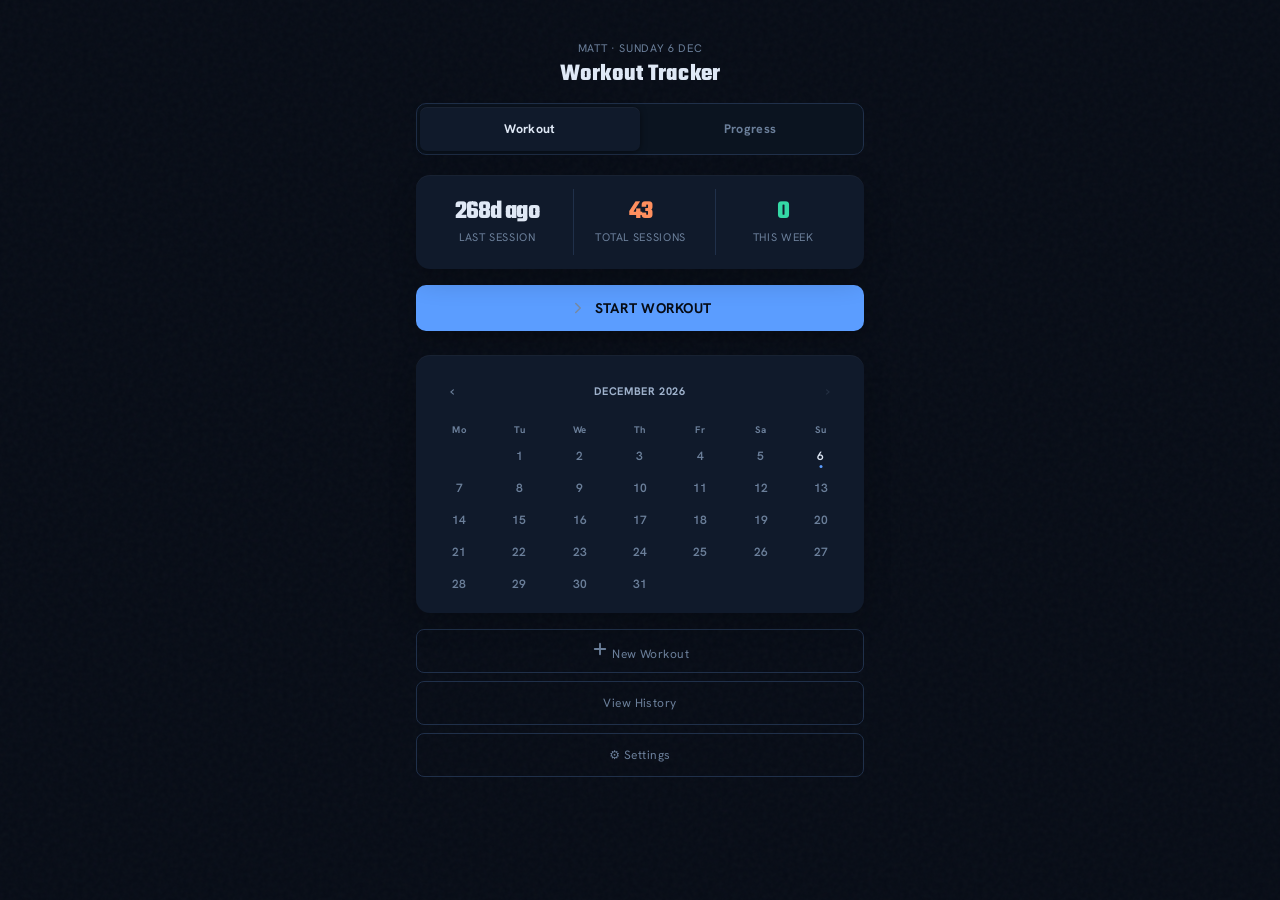
==== index.html @ efa386ae "Home screen: Cadence resume card + accented stat tiles Stage 3 (flagship-first; Progress screen inte" ====
<!DOCTYPE html>
<html lang="en">
<head>
  <meta charset="UTF-8" />
  <meta name="viewport" content="width=device-width, initial-scale=1.0, viewport-fit=cover" />
  <title>Workout Tracker</title>
  <meta name="theme-color" content="#070c16" />
  <meta name="apple-mobile-web-app-capable" content="yes" />
  <meta name="apple-mobile-web-app-status-bar-style" content="black-translucent" />
  <meta name="apple-mobile-web-app-title" content="Workouts" />
  <link rel="apple-touch-icon" href="icon-192.png" />
  <link rel="manifest" href="manifest.webmanifest" />
  <link rel="preconnect" href="https://fonts.googleapis.com" />
  <link rel="preconnect" href="https://fonts.gstatic.com" crossorigin />
  <!-- Web fonts are attached AFTER window load, so a slow or blocked font host
       never delays first paint or the page-load event. The app paints in the
       fallback stack (system-ui) and swaps to Teko/Hanken once they arrive. -->
  <script>
    addEventListener('load', function () {
      var l = document.createElement('link');
      l.rel = 'stylesheet';
      l.href = 'https://fonts.googleapis.com/css2?family=Teko:wght@500;600;700&family=Hanken+Grotesk:wght@400;500;600;700;800&display=swap';
      document.head.appendChild(l);
    });
  </script>
  <style>
    *, *::before, *::after { box-sizing: border-box; margin: 0; padding: 0; }

    :root {
      /* ── Cadence "Dusk": deep navy, steel-blue lead, copper sun accent.
         Token NAMES are unchanged so every component re-grounds by value. ── */
      --bg:         #070c16;
      --bg-card:    #101a2b;
      --bg-inner:   #16233a;
      --bg-deep:    #0b1420;
      --border:     #20304a;
      --border-mid: #2a3c58;
      --border-hi:  #35496a;
      --cyan:       #5b9dff;   /* primary accent (steel-blue) */
      --cyan-dim:   #3a6fae;
      --cyan-glow:  rgba(91,157,255,0.14);
      --cyan-glow2: rgba(91,157,255,0.06);
      --white:      #dfe8f5;
      --muted:      #7789a1;
      --text-mid:   #9fb2cc;
      --text-dim:   #6b7f9a;
      --green:      #34d9a6;
      --green-dim:  #12463a;
      --green-bg:   #06170f;
      --blue:       #5b9dff;
      --blue-dim:   #24406e;
      --blue-bg:    #08111f;
      --red:        #ff7f8f;
      --red-dim:    #7f2230;
      --red-bg:     #180a0d;
      --yellow:     #ffc36a;   /* records / gold */
      --yellow-dim: #6a4a18;
      --yellow-bg:  #1a1206;
      --amber:      #ff8f5e;   /* copper sun accent */
      --orange:     #ff8f5e;
      --violet:       #8aa0ff;
      --violet-dim:   #3a4a8a;
      --violet-mid:   #5b6fd0;
      --violet-glow:  rgba(138,160,255,0.14);
      --violet-glow2: rgba(138,160,255,0.07);

      /* Type: Teko (condensed display + numerals), Hanken Grotesk (body). */
      --font-display: 'Teko', system-ui, sans-serif;
      --font-body: 'Hanken Grotesk', -apple-system, system-ui, sans-serif;

      /* Deliberate type scale and shared component primitives. */
      --type-display: 2rem;
      --type-title: 1.5rem;
      --type-value: 1.625rem;
      --type-body: 0.875rem;
      --type-label: 0.6875rem;
      --type-caption: 0.75rem;
      --radius-sm: 6px;
      --radius-md: 10px;
      --radius-lg: 14px;
      --radius-pill: 9999px;
      --shadow-card: 0 10px 28px rgba(0,0,0,0.2), inset 0 1px rgba(255,255,255,0.035);
      --shadow-raised: 0 6px 18px rgba(0,0,0,0.28);
      --shadow-focus: 0 0 0 3px var(--cyan-glow);
      --pressed-scale: 0.975;
      --touch-min: 44px;

      /* Workout colour palette (index-based, stored per workout) */
      --wk0:#a78bfa; --wk0s:rgba(167,139,250,0.26);
      --wk1:#22d3ee; --wk1s:rgba(34,211,238,0.24);
      --wk2:#60a5fa; --wk2s:rgba(96,165,250,0.22);
      --wk3:#22c55e; --wk3s:rgba(34,197,94,0.22);
      --wk4:#fbbf24; --wk4s:rgba(251,191,36,0.24);
      --wk5:#fb923c; --wk5s:rgba(251,146,60,0.24);
      --wk6:#f87171; --wk6s:rgba(248,113,113,0.22);
      --wk7:#f472b6; --wk7s:rgba(244,114,182,0.22);
    }

    html, body {
      background: var(--bg);
      color: var(--white);
      font-family: var(--font-body);
      min-height: 100vh;
      -webkit-tap-highlight-color: transparent;
    }

    /* Subtle noise texture overlay */
    body::before {
      content: '';
      position: fixed;
      inset: 0;
      background-image: url("data:image/svg+xml,%3Csvg viewBox='0 0 200 200' xmlns='http://www.w3.org/2000/svg'%3E%3Cfilter id='n'%3E%3CfeTurbulence type='fractalNoise' baseFrequency='0.9' numOctaves='4' stitchTiles='stitch'/%3E%3C/filter%3E%3Crect width='100%25' height='100%25' filter='url(%23n)' opacity='0.03'/%3E%3C/svg%3E");
      pointer-events: none;
      z-index: 0;
    }

    #app { min-height: 100vh; position: relative; z-index: 1; }

    /* ── Screen fade ── */
    .screen {
      min-height: 100vh;
      /* top | right | bottom | left — insets must match their own side.
         On iOS Home Screen (standalone, black-translucent status bar,
         viewport-fit=cover) the web view runs edge-to-edge under the status
         bar / Dynamic Island, so the top row would sit beneath it without
         env(safe-area-inset-top). */
      padding: max(12px, env(safe-area-inset-top)) max(12px, env(safe-area-inset-right)) max(32px, env(safe-area-inset-bottom)) max(12px, env(safe-area-inset-left));
      animation: fadeIn 0.18s ease;
    }
    @keyframes fadeIn    { from { opacity: 0; transform: translateY(6px); }   to { opacity: 1; transform: none; } }
    @keyframes slideBack { from { opacity: 0; transform: translateX(-24px); } to { opacity: 1; transform: none; } }
    .screen          { animation: fadeIn    0.18s ease; }
    .screen.back     { animation: slideBack 0.2s ease; }

    .container      { max-width: 448px; margin: 0 auto; padding-top: 8px; }
    .container--home { padding-top: 28px; }

    /* ── Typography ── */
    .title-xl  { font-size: 1.5rem;   font-weight: 800; color: var(--white);    letter-spacing: -0.02em; }
    .title-lg  { font-size: 1.125rem; font-weight: 700; color: var(--white); }
    .title-sm  { font-size: 0.75rem;  font-weight: 700; color: var(--text-mid); letter-spacing: 0.08em; text-transform: uppercase; }
    .label     { font-size: 0.7rem;   color: var(--text-dim); letter-spacing: 0.06em; text-transform: uppercase; }
    .text-cyan { color: var(--cyan); }
    .text-muted { color: var(--muted); }
    /* Teko (condensed display) carries titles + numerals; body stays Hanken.
       Teko sits tighter, so let short display strings breathe a touch. */
    .title-xl, .title-lg, .input-weight, .graph-stat-val {
      font-family: var(--font-display);
      letter-spacing: 0;
    }
    .title-xl { letter-spacing: 0.005em; }

    /* ── Cadence exercise hero: the load orb + sets-progress ring ── */
    .ex-hero { text-align: center; }
    .ex-hero-name { margin: 2px 0 4px; }
    .ex-orb-wrap { position: relative; width: 216px; height: 216px; margin: 10px auto 2px; display: grid; place-items: center; }
    .ex-orb-ring { position: absolute; inset: 0; width: 100%; height: 100%; transform: rotate(-90deg); }
    .ex-ring-bg { fill: none; stroke: #1c2b42; stroke-width: 6; }
    .ex-ring-fg { fill: none; stroke: var(--cyan); stroke-width: 6; stroke-linecap: round;
      filter: drop-shadow(0 0 5px var(--cyan-glow)); transition: stroke-dashoffset 0.55s cubic-bezier(.4,0,.2,1); }
    .ex-orb { position: relative; width: 178px; height: 178px; border-radius: 50%;
      background: radial-gradient(circle at 42% 34%, #24344f, #16223a 52%, #0d1626 100%);
      box-shadow: 0 16px 40px rgba(91,157,255,0.22), inset 0 2px 10px rgba(210,225,255,0.10), inset 0 -14px 28px rgba(255,130,80,0.14);
      display: flex; flex-direction: column; align-items: center; justify-content: center; }
    .ex-orb-cap { font-family: var(--font-body); font-size: 0.6rem; letter-spacing: 0.16em; text-transform: uppercase; color: var(--muted); font-weight: 700; }
    .ex-orb input.ex-orb-num { width: 150px; background: transparent; border: none; box-shadow: none; padding: 0;
      font-size: 3.6rem; line-height: 0.95; color: var(--white); text-align: center; }
    .ex-orb input.ex-orb-num:focus { border: none; box-shadow: none; color: var(--cyan); outline: none; }
    .ex-orb-sub { font-family: var(--font-body); font-size: 0.66rem; color: var(--cyan); font-weight: 600; margin-top: 3px; }
    .ex-hero .modified-label { margin-top: 8px; }
    .ex-hero .card--deep { text-align: left; margin-top: 12px; }

    /* ── Cadence rest ring: countdown drains the arc, copper → green at done ── */
    .rest-ring-card { text-align: center; }
    .rest-ring-wrap { position: relative; width: 132px; height: 132px; margin: 4px auto 2px; display: grid; place-items: center; }
    .rest-ring { position: absolute; inset: 0; width: 100%; height: 100%; transform: rotate(-90deg); }
    .rest-ring-bg { fill: none; stroke: #1c2b42; stroke-width: 8; }
    .rest-ring-fg { fill: none; stroke: var(--amber); stroke-width: 8; stroke-linecap: round;
      filter: drop-shadow(0 0 5px rgba(255,143,94,0.5)); transition: stroke-dashoffset 0.95s linear, stroke 0.4s; }
    .rest-ring-fg.done { stroke: var(--green); }
    .rest-ring-wrap .rest-timer-value { position: relative; z-index: 2; margin: 0; font-family: var(--font-display); }
    .rest-ring-card .flex-row { justify-content: center; gap: 10px; }
    .rest-ring-card .btn-secondary { width: auto; padding: 9px 22px; }

    /* ── Cadence home: resume card + accented stat tiles ── */
    .metric-value { font-family: var(--font-display); }
    .metric-value.sun-val { color: var(--amber); }
    .metric-value.pos-val { color: var(--green); }
    .resume-card { display: flex; align-items: center; gap: 16px; text-align: left; }
    .resume-ring { position: relative; width: 64px; height: 64px; flex: 0 0 64px; }
    .resume-ring svg { width: 100%; height: 100%; display: block; }
    .resume-ring-bg { fill: none; stroke: #1c2b42; stroke-width: 5; }
    .resume-ring-fg { fill: none; stroke: var(--cyan); stroke-width: 5; stroke-linecap: round;
      filter: drop-shadow(0 0 4px var(--cyan-glow)); }
    .resume-ring-num { position: absolute; inset: 0; display: grid; place-items: center;
      font-family: var(--font-display); font-size: 1.05rem; color: var(--white); }
    .resume-info { flex: 1; min-width: 0; }
    .resume-info .resume-title { font-family: var(--font-display); font-size: 1.4rem; color: var(--white); margin: 1px 0 9px; }
    .resume-actions { gap: 8px; }

    /* ── Cards ── */
    .card {
      background: var(--bg-card);
      border: 1px solid var(--border);
      border-radius: 12px;
      padding: 14px;
      position: relative;
    }
    .card--glow {
      box-shadow: 0 0 0 1px var(--border), inset 0 1px 0 rgba(255,255,255,0.04);
    }
    .card--inner {
      background: var(--bg-inner);
      border: 1px solid var(--border);
      border-radius: 8px;
      padding: 8px 10px;
    }
    .card--deep {
      background: var(--bg-deep);
      border: 1px solid var(--border);
      border-radius: 8px;
      padding: 8px 10px;
    }

    /* ── Buttons ── */
    button { cursor: pointer; border: none; font-family: inherit; transition: all 0.15s ease; -webkit-tap-highlight-color: transparent; }
    button:focus-visible, input:focus-visible, select:focus-visible {
      outline: 2px solid var(--cyan);
      outline-offset: 2px;
    }

    .btn-back {
      background: none;
      color: var(--text-dim);
      font-size: 0.75rem;
      padding: 0;
      margin-bottom: 14px;
      display: flex;
      align-items: center;
      gap: 4px;
    }

    .btn-primary {
      width: 100%;
      background: linear-gradient(135deg, #16a34a, #15803d);
      color: var(--white);
      padding: 14px;
      border-radius: 10px;
      font-weight: 700;
      font-size: 0.875rem;
      display: flex;
      align-items: center;
      justify-content: center;
      gap: 8px;
      box-shadow: 0 4px 12px rgba(22,163,74,0.3);
      letter-spacing: 0.02em;
    }
    .btn-primary:active { transform: scale(0.98); }

    .btn-secondary {
      width: 100%;
      background: transparent;
      border: 1px solid var(--border-mid);
      color: var(--text-mid);
      padding: 10px;
      border-radius: 8px;
      font-size: 0.75rem;
      letter-spacing: 0.04em;
    }

    .btn-danger {
      width: 100%;
      background: var(--red-bg);
      border: 1px solid var(--red-dim);
      color: var(--red);
      padding: 10px;
      border-radius: 8px;
      font-size: 0.75rem;
      display: flex;
      align-items: center;
      justify-content: center;
      gap: 6px;
      letter-spacing: 0.04em;
    }

    .btn-log {
      width: 100%;
      background: linear-gradient(135deg, var(--bg-inner), var(--bg-card));
      border: 1px solid var(--border-hi);
      color: var(--white);
      padding: 14px;
      border-radius: 10px;
      font-weight: 700;
      font-size: 0.875rem;
      display: flex;
      align-items: center;
      justify-content: center;
      gap: 8px;
      letter-spacing: 0.02em;
      position: sticky;
      /* --kb is the on-screen keyboard's height, published by the
         visualViewport listener below. iOS resizes only the visual viewport
         when the keyboard opens, while sticky/fixed bottom offsets resolve
         against the layout viewport — so without this the button sits
         underneath the keyboard, which is the overlap the old custom numpad
         existed to avoid. */
      bottom: calc(env(safe-area-inset-bottom, 0px) + var(--kb, 0px));
      z-index: 5;
      box-shadow: 0 -8px 12px -4px var(--bg);
      transition: bottom 0.15s ease-out;
    }
    .btn-log:active:not(:disabled) { transform: scale(0.98); }
    .btn-log:disabled { opacity: 0.35; cursor: not-allowed; }

    .btn-complete-ex {
      width: 100%;
      background: linear-gradient(135deg, rgba(245,158,11,0.12), rgba(245,158,11,0.06));
      border: 1px solid var(--cyan-dim);
      color: var(--cyan);
      padding: 14px;
      border-radius: 10px;
      font-weight: 700;
      font-size: 0.875rem;
      display: flex;
      align-items: center;
      justify-content: center;
      gap: 8px;
      box-shadow: 0 0 16px var(--cyan-glow);
      letter-spacing: 0.02em;
    }
    .btn-complete-ex:active { transform: scale(0.98); }

    .btn-session {
      width: 100%;
      background: var(--bg-card);
      border: 1px solid var(--border);
      border-radius: 12px;
      padding: 14px;
      text-align: left;
      display: flex;
      align-items: center;
      justify-content: space-between;
      color: var(--white);
      position: relative;
      overflow: hidden;
    }
    .btn-session::before {
      content: '';
      position: absolute;
      inset: 0;
      background: linear-gradient(135deg, var(--violet-glow2), transparent);
      opacity: 0;
      transition: opacity 0.2s;
    }
    .btn-nav {
      width: 100%;
      background: transparent;
      border: 1px solid var(--border);
      color: var(--text-dim);
      padding: 10px;
      border-radius: 8px;
      font-size: 0.75rem;
      letter-spacing: 0.04em;
    }

    .btn-resume {
      flex: 1;
      background: linear-gradient(135deg, #2563eb, #1d4ed8);
      color: var(--white);
      padding: 10px;
      border-radius: 8px;
      font-size: 0.75rem;
      font-weight: 700;
      letter-spacing: 0.04em;
    }

    .btn-abandon {
      flex: 1;
      background: transparent;
      border: 1px solid var(--border-mid);
      color: var(--text-mid);
      padding: 10px;
      border-radius: 8px;
      font-size: 0.75rem;
    }

    .btn-clear-all {
      background: none;
      color: var(--red-dim);
      border: 1px solid var(--red-dim);
      font-size: 0.7rem;
      padding: 4px 10px;
      border-radius: 6px;
      letter-spacing: 0.04em;
    }

    .btn-delete-day {
      background: none;
      color: var(--red-dim);
      padding: 4px;
      line-height: 1;
      border-radius: 4px;
    }

    .btn-edit-day {
      background: none;
      color: var(--text-mid);
      padding: 4px;
      line-height: 1;
      border-radius: 4px;
    }

    .date-edit-input {
      background: var(--bg-inner);
      border: 1px solid var(--amber);
      border-radius: 6px;
      color: var(--white);
      font-size: 1rem;
      font-weight: 600;
      padding: 6px 8px;
      outline: none;
      color-scheme: dark;
    }


    .btn-export {
      width: 100%;
      background: transparent;
      border: 1px solid var(--border-hi);
      color: var(--cyan);
      padding: 10px;
      border-radius: 8px;
      font-size: 0.75rem;
      letter-spacing: 0.04em;
    }

    /* ── Inputs ── */
    input[type="number"], input[type="text"] {
      background: var(--bg-inner);
      color: var(--white);
      border: 1px solid var(--border-mid);
      border-radius: 8px;
      text-align: center;
      font-family: inherit;
      font-size: 1rem;
      outline: none;
      width: 100%;
      transition: border-color 0.15s, box-shadow 0.15s;
    }
    input[type="number"]:focus, input[type="text"]:focus {
      border-color: var(--cyan-dim);
      box-shadow: 0 0 0 3px var(--cyan-glow);
    }
    input[type="number"]::-webkit-inner-spin-button,
    input[type="number"]::-webkit-outer-spin-button { -webkit-appearance: none; }

    .input-weight {
      font-size: 1.375rem;
      font-weight: 700;
      padding: 10px;
      flex: 1;
      color: var(--cyan);
    }
    /* ── Progress bar ── */
    .progress-bar-wrap {
      background: var(--bg-card);
      border: 1px solid var(--border);
      border-radius: 10px;
      padding: 10px 12px;
    }
    .progress-bar-track {
      background: var(--bg-deep);
      border-radius: 9999px;
      height: 5px;
      overflow: hidden;
      margin-top: 6px;
    }
    .progress-bar-fill {
      background: linear-gradient(to right, var(--violet-mid), var(--cyan));
      height: 100%;
      border-radius: 9999px;
      transition: width 0.5s cubic-bezier(0.4, 0, 0.2, 1);
      box-shadow: 0 0 8px rgba(245,158,11,0.4);
    }
    .progress-bar-labels { display: flex; justify-content: space-between; }

    /* ── Exercise list item ── */
    .exercise-item {
      width: 100%;
      background: var(--bg-card);
      border: 1px solid var(--border);
      border-radius: 10px;
      padding: 12px;
      text-align: left;
      display: flex;
      align-items: center;
      justify-content: space-between;
      color: var(--white);
      transition: border-color 0.15s, background 0.15s;
    }
    .exercise-item:active { transform: scale(0.99); }
    .exercise-item.done    { border-color: var(--border); background: rgba(245,158,11,0.03); }
    .exercise-item.partial { border-color: var(--cyan-dim); background: rgba(245,158,11,0.03); }
    .exercise-item.skipped { opacity: 0.5; }

    /* ── Session-local reorder / skip controls ── */
    .exercise-row-controls {
      display: flex;
      gap: 6px;
      margin-top: 6px;
    }
    .exercise-row-controls .icon-btn { flex: 0 0 auto; padding: 10px; }
    .btn-skip-toggle {
      flex: 1;
      background: var(--bg-inner);
      border: 1px solid var(--border-mid);
      color: var(--text-dim);
      padding: 10px;
      border-radius: 8px;
      font-size: 0.65rem;
      font-weight: 700;
      letter-spacing: 0.05em;
    }
    .btn-skip-toggle.active { color: var(--yellow); border-color: var(--yellow-dim); background: var(--yellow-bg); }

    /* ── Set rows (with slide-in animation) ── */
    .set-row-wrap {
      animation: slideIn 0.22s cubic-bezier(0.34, 1.56, 0.64, 1);
    }
    @keyframes slideIn {
      from { opacity: 0; transform: translateX(-12px) scale(0.97); }
      to   { opacity: 1; transform: none; }
    }
    .set-row {
      display: flex;
      align-items: center;
      justify-content: space-between;
      background: var(--bg-inner);
      border: 1px solid var(--border);
      padding: 10px 12px;
      border-radius: 8px;
    }
    .set-row-tap {
      width: 100%;
      text-align: left;
      color: inherit;
      font-family: inherit;
    }
    .set-edit-hint { color: var(--muted); display: inline-flex; }
    .set-row-editing {
      flex-direction: column;
      align-items: stretch;
      gap: 10px;
      border-color: var(--cyan-dim);
    }
    .set-edit-fields { display: flex; align-items: center; gap: 8px; }
    .set-edit-input { flex: 1; padding: 12px 8px; font-size: 1rem; }
    .set-edit-x { color: var(--text-dim); font-weight: 700; flex-shrink: 0; }
    .set-edit-actions { display: flex; gap: 8px; }
    .set-edit-actions .icon-btn { flex: 1; justify-content: center; padding: 12px; }

    /* ── PR badges (with pop animation) ── */
    .pr-badges { display: flex; gap: 4px; flex-wrap: wrap; margin-top: 6px; }
    .pr-badge {
      background: linear-gradient(135deg, rgba(167,139,250,0.18), rgba(167,139,250,0.08));
      border: 1px solid rgba(167,139,250,0.35);
      color: var(--violet);
      border-radius: 9999px;
      font-size: 0.7rem;
      font-weight: 700;
      padding: 3px 10px;
      display: flex;
      align-items: center;
      gap: 4px;
      animation: prPop 0.35s cubic-bezier(0.34, 1.56, 0.64, 1);
      letter-spacing: 0.02em;
    }
    @keyframes prPop {
      from { opacity: 0; transform: scale(0.6); }
      to   { opacity: 1; transform: scale(1); }
    }

    /* ── Progression status ── */
    .progression {
      padding: 10px 12px;
      border-radius: 8px;
      font-size: 0.75rem;
      margin-bottom: 12px;
      font-weight: 600;
      letter-spacing: 0.02em;
    }
    .progression.increase { background: var(--green-bg);  border: 1px solid var(--green-dim);  color: var(--green); }
    .progression.good     { background: var(--blue-bg);   border: 1px solid var(--blue-dim);   color: var(--blue); }
    .progression.maintain { background: var(--yellow-bg); border: 1px solid var(--yellow-dim); color: var(--yellow); }

    /* ── Rest timer ── */
    .rest-timer-value {
      font-size: 1.75rem;
      font-weight: 800;
      color: var(--cyan);
      text-align: center;
      letter-spacing: -0.02em;
      font-variant-numeric: tabular-nums;
    }
    .rest-timer-value.rest-timer-done { color: var(--green); font-size: 1.125rem; }



    /* ── Exercise accent bar ── */
    .ex-header {
      display: flex;
      gap: 12px;
      align-items: stretch;
      margin-bottom: 14px;
    }
    .ex-accent-bar {
      width: 3px;
      border-radius: 9999px;
      flex-shrink: 0;
    }
    .ex-accent-bar.wk-accent { background: linear-gradient(to bottom, var(--wk), var(--wks)); }

    /* ── Filled checkmark ── */
    .check-circle {
      width: 22px;
      height: 22px;
      border-radius: 50%;
      background: var(--green);
      display: inline-flex;
      align-items: center;
      justify-content: center;
      flex-shrink: 0;
      box-shadow: 0 0 8px rgba(34,197,94,0.4);
    }
    .check-circle svg { display: block; }

    /* ── Empty state ── */
    .empty-state {
      text-align: center;
      padding: 24px 16px;
      border: 1px dashed var(--border-mid);
      border-radius: 12px;
      margin-bottom: 16px;
    }
    .empty-state-icon { font-size: 2rem; margin-bottom: 8px; }
    .empty-state-title { font-size: 0.875rem; font-weight: 700; color: var(--text-mid); margin-bottom: 4px; }
    .empty-state-sub { font-size: 0.75rem; color: var(--text-dim); line-height: 1.5; }
    .stats-grid { display: grid; grid-template-columns: repeat(3, 1fr); gap: 8px; }
    .stat-item { text-align: center; padding: 10px 6px; }

    /* ── Resume banner ── */
    .resume-banner {
      background: linear-gradient(135deg, var(--bg-card), var(--bg-deep));
      border: 1px solid var(--border-hi);
      border-radius: 14px;
      padding: 14px;
    }


    /* ── Utility ── */
    .space-y-2 > * + * { margin-top: 8px; }
    .space-y-3 > * + * { margin-top: 12px; }
    .flex       { display: flex; }
    .flex-row   { display: flex; gap: 8px; }
    .gap-2      { gap: 8px; }
    .mt-1       { margin-top: 4px; }
    .mt-2       { margin-top: 8px; }
    .mt-3       { margin-top: 12px; }
    .mt-4       { margin-top: 16px; }
    .mb-1       { margin-bottom: 4px; }
    .mb-2       { margin-bottom: 8px; }
    .mb-3       { margin-bottom: 12px; }
    .mb-4       { margin-bottom: 16px; }
    .mb-6       { margin-bottom: 24px; }
    .text-center { text-align: center; }
    .grid-2     { display: grid; grid-template-columns: 1fr 1fr; gap: 8px; font-size: 0.75rem; }
    .divider    { border: none; border-top: 1px solid var(--border); margin: 12px 0; }
    .chip {
      display: inline-flex;
      align-items: center;
      gap: 4px;
      background: var(--bg-inner);
      border: 1px solid var(--border);
      border-radius: 9999px;
      padding: 3px 10px;
      font-size: 0.7rem;
      color: var(--text-mid);
    }
    .note-box {
      background: rgba(251,191,36,0.06);
      border: 1px solid rgba(251,191,36,0.2);
      border-radius: 8px;
      padding: 8px 10px;
      font-size: 0.75rem;
      color: var(--yellow);
    }
    .modified-label { color: var(--yellow); font-size: 0.7rem; margin-top: 6px; text-align: center; }
    .chevron { color: var(--muted); flex-shrink: 0; }

    /* ── Calendar ── */
    .cal-grid {
      display: grid;
      grid-template-columns: repeat(7, 1fr);
      gap: 2px;
      margin-top: 8px;
    }
    .cal-day-label {
      text-align: center;
      font-size: 0.6rem;
      font-weight: 700;
      color: var(--text-dim);
      letter-spacing: 0.04em;
      height: 18px;
      display: flex;
      align-items: center;
      justify-content: center;
    }
    .cal-day {
      height: 30px;
      border-radius: 5px;
      display: flex;
      align-items: center;
      justify-content: center;
      font-size: 0.75rem;
      font-weight: 600;
      color: var(--text-dim);
      background: transparent;
      position: relative;
    }
    .cal-day.empty { pointer-events: none; }
    .cal-day.today { color: var(--white); }
    .cal-day.today::after {
      content: '';
      position: absolute;
      bottom: 3px;
      left: 50%;
      transform: translateX(-50%);
      width: 3px;
      height: 3px;
      border-radius: 50%;
      background: var(--cyan);
    }
    .cal-day.worked {
      background: linear-gradient(135deg, var(--wks), transparent);
      border: 1px solid var(--wks);
      color: var(--wk);
      font-weight: 800;
    }
    .cal-nav {
      background: none;
      border: none;
      color: var(--text-dim);
      font-size: 1rem;
      padding: 2px 8px;
      border-radius: 4px;
      line-height: 1;
    }

    /* ── Tab bar ── */
    .tab-bar {
      display: flex;
      background: var(--bg-deep);
      border: 1px solid var(--border);
      border-radius: 10px;
      padding: 3px;
      margin-bottom: 20px;
    }
    .tab-btn {
      flex: 1;
      padding: 9px;
      border-radius: 7px;
      font-size: 0.78rem;
      font-weight: 700;
      letter-spacing: 0.03em;
      color: var(--text-dim);
      background: transparent;
      transition: all 0.15s;
    }
    .tab-btn.active {
      background: var(--bg-card);
      color: var(--white);
      box-shadow: 0 1px 6px rgba(0,0,0,0.5), inset 0 1px 0 rgba(255,255,255,0.04);
    }

    /* ── Select dropdown ── */
    select {
      width: 100%;
      background: var(--bg-inner);
      color: var(--white);
      border: 1px solid var(--border-mid);
      border-radius: 8px;
      padding: 10px 12px;
      font-family: inherit;
      font-size: 0.8rem;
      font-weight: 600;
      outline: none;
      appearance: none;
      -webkit-appearance: none;
      background-image: url("data:image/svg+xml,%3Csvg xmlns='http://www.w3.org/2000/svg' width='12' height='12' viewBox='0 0 24 24' fill='none' stroke='%234a6080' stroke-width='2.5'%3E%3Cpolyline points='6 9 12 15 18 9'/%3E%3C/svg%3E");
      background-repeat: no-repeat;
      background-position: right 12px center;
      cursor: pointer;
    }
    select:focus { border-color: var(--cyan-dim); box-shadow: 0 0 0 3px var(--cyan-glow); }
    select option { background: var(--bg-card); color: var(--white); }

    /* ── Progress / Graph screen ── */
    .graph-toggle {
      display: flex;
      background: var(--bg-deep);
      border: 1px solid var(--border);
      border-radius: 8px;
      padding: 3px;
      margin-bottom: 14px;
    }
    .graph-toggle-btn {
      flex: 1;
      padding: 7px;
      border-radius: 6px;
      font-size: 0.72rem;
      font-weight: 700;
      letter-spacing: 0.04em;
      color: var(--text-dim);
      background: transparent;
      transition: all 0.15s;
    }
    .graph-toggle-btn.active { background: var(--bg-card); color: var(--white); box-shadow: 0 1px 4px rgba(0,0,0,0.4); }

    .graph-wrap {
      position: relative;
      width: 100%;
      height: 180px;
      margin-bottom: 8px;
    }
    .graph-svg { width: 100%; height: 100%; overflow: visible; }
    .graph-empty {
      display: flex;
      align-items: center;
      justify-content: center;
      height: 180px;
      color: var(--muted);
      font-size: 0.8rem;
    }
    .graph-stat-row {
      display: grid;
      grid-template-columns: repeat(3, 1fr);
      gap: 8px;
      margin-top: 12px;
    }
    .graph-stat {
      background: var(--bg-inner);
      border: 1px solid var(--border);
      border-radius: 8px;
      padding: 10px 8px;
      text-align: center;
    }
    .graph-stat-val { font-size: 1rem; font-weight: 800; color: var(--cyan); letter-spacing: -0.02em; }
    .graph-stat-lbl { font-size: 0.6rem; color: var(--text-dim); letter-spacing: 0.06em; text-transform: uppercase; margin-top: 2px; }

    .btn-save-back {
      width: 100%;
      background: transparent;
      border: 1px solid var(--border-mid);
      color: var(--text-mid);
      padding: 10px;
      border-radius: 8px;
      font-size: 0.8rem;
      font-weight: 600;
      display: flex;
      align-items: center;
      justify-content: center;
      gap: 6px;
      letter-spacing: 0.02em;
    }

    /* ── Section label ── */
    .section-label {
      display: flex;
      align-items: center;
      gap: 8px;
      margin: 16px 0 10px;
    }
    .section-label span { font-size: 0.65rem; font-weight: 700; color: var(--text-dim); letter-spacing: 0.1em; text-transform: uppercase; white-space: nowrap; }
    .section-label::before, .section-label::after { content: ''; flex: 1; border-top: 1px solid var(--border); }

    /* ── Workout manager / editor ── */
    .wk-swatch {
      width: 16px; height: 16px; border-radius: 50%; flex-shrink: 0;
      background: var(--wk); box-shadow: 0 0 0 2px var(--wks);
    }
    .wk-list-item {
      width: 100%;
      background: var(--bg-card);
      border: 1px solid var(--border);
      border-radius: 12px;
      padding: 12px;
      display: flex;
      align-items: center;
      gap: 10px;
      color: var(--white);
      text-align: left;
    }
    .wk-row-main {
      display: flex;
      align-items: center;
      gap: 10px;
      flex: 1;
      min-width: 0;
      background: transparent;
      border: none;
      padding: 0;
      text-align: left;
      color: inherit;
      font-family: inherit;
    }
    .wk-list-item-info { flex: 1; min-width: 0; }
    .wk-list-item-name { font-size: 0.9rem; font-weight: 700; overflow: hidden; text-overflow: ellipsis; white-space: nowrap; }
    .wk-row-actions { display: flex; gap: 4px; flex-shrink: 0; }
    .icon-btn {
      background: var(--bg-inner);
      border: 1px solid var(--border-mid);
      color: var(--text-mid);
      padding: 8px;
      border-radius: 8px;
      line-height: 1;
      display: inline-flex;
      align-items: center;
      justify-content: center;
    }
    .icon-btn.danger { color: var(--red); border-color: var(--red-dim); }
    .color-picker { display: flex; gap: 10px; flex-wrap: wrap; margin: 8px 0 4px; }
    .color-swatch-btn {
      width: 34px; height: 34px; border-radius: 50%;
      background: var(--wk);
      border: 2px solid transparent;
      box-shadow: 0 0 0 2px var(--bg-card);
      padding: 0;
    }
    .color-swatch-btn.selected { border-color: var(--white); box-shadow: 0 0 0 2px var(--bg-card), 0 0 8px var(--wks); }
    .ex-edit-card { position: relative; }
    .ex-edit-grid { display: grid; grid-template-columns: 1fr 1fr; gap: 8px; }
    .field-label { font-size: 0.65rem; color: var(--text-dim); letter-spacing: 0.05em; text-transform: uppercase; margin-bottom: 4px; display: block; }
    .ex-edit-move-row { display: flex; gap: 6px; margin-top: 10px; }
    .ex-edit-move-row .icon-btn { flex: 1; }
    input[type="text"].input-name, input[type="text"].input-label {
      font-size: 1rem;
      padding: 12px;
      text-align: left;
    }
    input[type="number"].input-field, input[type="text"].input-field {
      font-size: 1rem;
      padding: 10px;
    }
    .empty-state-action { margin-top: 14px; }

    /* ── Design system refinements ── */
    body { font-size: var(--type-body); line-height: 1.5; }
    .title-xl { font-size: var(--type-title); line-height: 1.1; }
    .title-lg { font-size: var(--type-display); line-height: 1; font-weight: 850; letter-spacing: -0.045em; }
    .title-sm, .label, .field-label, .graph-stat-lbl, .section-label span {
      font-size: var(--type-label);
    }
    .numeric, .metric-value, .workout-value, input[type="number"], .rest-timer-value,
    .graph-stat-val, .cal-day { font-variant-numeric: tabular-nums lining-nums; }
    .metric-value { font-size: var(--type-value); line-height: 1; font-weight: 850; letter-spacing: -0.035em; color: var(--white); }
    .workout-name { font-size: var(--type-display); line-height: 1; font-weight: 850; letter-spacing: -0.045em; color: var(--white); }
    .workout-value { font-size: var(--type-caption); font-weight: 750; color: var(--text-mid); }
    .body-copy { font-size: var(--type-body); color: var(--text-mid); }
    .caption { font-size: var(--type-caption); color: var(--text-mid); }
    .row-main { flex: 1; min-width: 0; }
    .row-heading { display: flex; align-items: center; gap: 8px; margin-bottom: 4px; }
    .exercise-name { font-size: var(--type-body); font-weight: 750; color: var(--white); }
    .exercise-name.is-complete { color: var(--muted); text-decoration: line-through; }
    .recent-row { display: flex; align-items: center; gap: 6px; margin-top: 6px; }
    .trend { font-size: var(--type-caption); font-weight: 850; }
    .trend--up { color: var(--green); }
    .trend--down { color: var(--red); }
    .trend--flat { color: var(--text-dim); }
    .status-badge { border-radius: var(--radius-pill); padding: 2px 7px; font-size: var(--type-label); font-weight: 750; }
    .status-badge--skipped { color: var(--text-dim); background: var(--bg-deep); }
    .status-badge--progress { color: var(--cyan); background: var(--cyan-glow); }
    .set-value { display: flex; align-items: center; gap: 6px; font-size: var(--type-body); font-weight: 800; }
    .history-value, .orphan-name { font-size: var(--type-caption); font-weight: 650; color: var(--text-mid); }
    .detail-value { font-weight: 700; color: var(--white); }
    .empty-copy { text-align: center; padding: 14px 0; font-size: var(--type-caption); color: var(--muted); }
    .resume-title { font-size: var(--type-body); font-weight: 750; color: var(--cyan); margin-bottom: 2px; }
    .settings-link { color: var(--text-dim); }
    .stat-change--positive .graph-stat-val { color: var(--green); }
    .stat-change--negative .graph-stat-val { color: var(--red); }

    .card { border: 0; border-radius: var(--radius-lg); box-shadow: var(--shadow-card); }
    .card--glow { box-shadow: var(--shadow-card); }
    .card--inner, .card--deep { border: 0; border-radius: var(--radius-md); }
    .stats-grid .stat-item + .stat-item { border-left: 1px solid var(--border); }
    .exercise-item { border: 0; border-radius: var(--radius-md); box-shadow: inset 0 -1px var(--border); }
    .exercise-item.partial { border: 0; box-shadow: inset 3px 0 var(--cyan), inset 0 -1px var(--border); background: var(--bg-card); }
    .exercise-item.done { border: 0; background: var(--bg-card); }
    .set-row { border: 0; border-radius: var(--radius-md); }
    .progress-bar-wrap { border: 0; border-radius: var(--radius-lg); box-shadow: var(--shadow-card); position: relative; overflow: hidden; }
    .progress-bar-wrap::before { content: ''; position: absolute; inset: 0 auto 0 0; width: 3px; background: var(--wk, var(--cyan)); }
    .progress-bar-fill { background: var(--cyan); box-shadow: none; }
    .progress-title { color: var(--cyan); font-size: 1.125rem; line-height: 1.1; font-weight: 850; letter-spacing: -0.025em; }
    .graph-stat { border: 0; border-radius: var(--radius-md); }
    .graph-stat + .graph-stat { box-shadow: inset 1px 0 var(--border); }
    .cal-day.worked { background: transparent; border: 0; color: var(--text-mid); }
    .cal-day.worked::before { content: ''; position: absolute; top: 2px; width: 4px; height: 4px; border-radius: 50%; background: var(--wk); }
    .wk-swatch, .color-swatch-btn.selected { box-shadow: none; }
    .ex-accent-bar.wk-accent { background: var(--wk); }

    button, select, input { min-height: var(--touch-min); }
    .btn-back, .cal-nav, .btn-delete-day, .btn-edit-day { min-width: var(--touch-min); min-height: var(--touch-min); }
    .btn-primary { background: var(--cyan); color: var(--bg); border-radius: var(--radius-md); box-shadow: var(--shadow-raised); }
    .btn-success { background: var(--green); color: #031308; }
    .btn-complete-ex { background: var(--green); border: 0; color: #031308; box-shadow: var(--shadow-raised); }
    .btn-resume { background: var(--cyan); color: var(--bg); }
    .btn-skip-toggle.active { color: var(--amber); border-color: var(--yellow-dim); background: var(--yellow-bg); }
    .rest-timer-value { color: var(--amber); font-size: var(--type-value); }
    .input-weight { font-size: var(--type-display); font-weight: 850; letter-spacing: -0.04em; }
    button:active:not(:disabled) { transform: scale(var(--pressed-scale)); filter: brightness(0.92); }
    button:disabled { opacity: 0.42; cursor: not-allowed; }
    input:focus, select:focus { box-shadow: var(--shadow-focus); }

    /* ── Hover states — pointer devices only, so a tap doesn't leave a "stuck" hover on touch ── */
    @media (hover: hover) {
      .btn-back:hover { color: var(--cyan); }
      .btn-primary:hover  { background: #67e8f9; box-shadow: var(--shadow-raised); }
      .btn-primary.btn-success:hover { background: #4ade80; }
      .btn-secondary:hover { border-color: var(--border-hi); color: var(--white); }
      .btn-danger:hover { background: rgba(127,29,29,0.3); }
      .btn-log:hover:not(:disabled) { border-color: var(--cyan); background: var(--bg-inner); box-shadow: var(--shadow-focus); }
      .btn-complete-ex:hover  { background: #4ade80; box-shadow: var(--shadow-raised); }
      .btn-session:hover { border-color: var(--violet-dim); }
      .btn-session:hover::before { opacity: 1; }
      .btn-nav:hover { border-color: var(--border-hi); color: var(--text-mid); }
      .btn-resume:hover { background: #67e8f9; }
      .btn-abandon:hover { border-color: var(--red-dim); color: var(--red); }
      .btn-clear-all:hover { color: var(--red); border-color: var(--red); }
      .btn-delete-day:hover { color: var(--red); }
      .btn-edit-day:hover { color: var(--amber); }
      .btn-export:hover { background: var(--cyan-glow); }
      .exercise-item:hover  { border-color: var(--border-hi); }
      .cal-nav:hover { color: var(--white); }
      .btn-save-back:hover { border-color: var(--green-dim); color: var(--green); }
      .icon-btn:hover { border-color: var(--border-hi); color: var(--white); }
      .icon-btn.danger:hover { border-color: var(--red); color: var(--red); }
    }
  </style>
</head>
<body>
<div id="app"></div>

<script>
'use strict';

// ============================================================
// ESCAPING — every render path is innerHTML; any user-entered text
// (workout/exercise names, labels, notes, rest, targetReps) must go
// through this before being interpolated.
// ============================================================
const esc = (s) => String(s ?? '').replace(/[&<>"']/g, c =>
  ({ '&':'&amp;', '<':'&lt;', '>':'&gt;', '"':'&quot;', "'":'&#39;' }[c]));

// ============================================================
// DATA
// ============================================================
const WORKOUTS = {
  A: [
    { name: 'Flat Bench Press',          weight: 80,    targetReps: '6-8',   rest: '3-4 min' },
    { name: 'Leg Press',                 weight: 190,   targetReps: '12-15', rest: '2-3 min' },
    { name: 'Seated Cable Row',          weight: 85,    targetReps: '8-10',  rest: '2-3 min' },
    { name: 'Lateral DB Raise',          weight: 14,    targetReps: '12-15', rest: '1.5-2 min' },
    { name: 'Incline DB Curl',           weight: 16,    targetReps: '8-10',  rest: '1.5-2 min' },
    { name: 'Rope Pushdown',             weight: 35,    targetReps: '8-10',  rest: '1.5-2 min' },
  ],
  B: [
    { name: 'Deadlift',                  weight: 107.5, targetReps: '5-7',   rest: '3-4 min',  notes: 'Form priority' },
    { name: 'Seated DB Press',           weight: 28,    targetReps: '8-10',  rest: '2-3 min' },
    { name: 'Lat Pulldown',              weight: 85,    targetReps: '8-10',  rest: '2-3 min',  notes: 'Use straps + wider grip' },
    { name: 'Hammer Curl',               weight: 18,    targetReps: '8-10',  rest: '1.5-2 min' },
    { name: 'Leg Extension',             weight: 82,    targetReps: '12-15', rest: '2 min' },
    { name: 'Barbell Curl',              weight: 37.5,  targetReps: '8-10',  rest: '1.5-2 min' },
  ],
  C: [
    { name: 'Incline DB Bench',          weight: 30,    targetReps: '8-10',  rest: '2-3 min' },
    { name: 'Single Arm Cable Row',      weight: 36,    targetReps: '8-10',  rest: '2-3 min',  notes: 'Try straps' },
    { name: 'Weighted Crunch',           weight: 32.5,  targetReps: '12-15', rest: '1.5-2 min' },
    { name: 'Cable Face Pull',           weight: 36.25, targetReps: '12-15', rest: '1.5-2 min' },
    { name: 'Overhead Tricep Extension', weight: 30,    targetReps: '8-10',  rest: '1.5-2 min' },
    { name: 'Hanging Knee Raise',        weight: 0,     targetReps: '15-20', rest: '1.5-2 min' },
  ],
};

const TEMPLATE_KEYS = ['A', 'B', 'C'];
const DEFAULT_TARGET_SETS = 3;
const WK_PALETTE_SIZE = 8;

// ============================================================
// GOOGLE SHEETS SYNC
// ============================================================
const SHEETS_URL = 'https://script.google.com/macros/s/AKfycbyuEmiw_M-mMHS0IWN-9y4VbWJhzGZYysQizYEOSMISxnlz8aukSqRrzVQPijodigne/exec';

// NOTE: mode:'no-cors' gives an opaque response — response.ok is always false
// and status is always 0, so success/failure can only be judged by whether
// the fetch PROMISE resolves at all, never by inspecting the response. This
// function is intentionally allowed to throw (a network failure rejects the
// fetch promise): the only caller is drainSyncQueue(), which needs that
// rejection to know a batch must stay queued rather than being dropped.
const SYNC_TIMEOUT_MS = 15000;

async function syncToSheets(entries) {
  if (!SHEETS_URL) return;
  // A fetch with no timeout can hang indefinitely on mobile — a captive
  // portal or a server that accepts the connection but never answers. Because
  // drainSyncQueue awaits this behind an in-flight guard, a hung request would
  // strand that guard set forever and silently disable syncing for the rest of
  // the session. Abort instead, so it fails like any other error: the batch
  // stays queued and the next drain can retry.
  const ctrl  = new AbortController();
  const timer = setTimeout(() => ctrl.abort(), SYNC_TIMEOUT_MS);
  try {
    await fetch(SHEETS_URL, {
      method: 'POST', mode: 'no-cors',
      headers: { 'Content-Type': 'application/json' },
      body: JSON.stringify(entries),
      signal: ctrl.signal,
    });
  } finally {
    clearTimeout(timer);
  }
}

// ============================================================
// OFFLINE-SAFE SYNC QUEUE
// ============================================================
// A session logged with no signal must never be lost. completeSession()
// always enqueues its batch to localStorage FIRST — independent of whether
// the network is up — then a drain is attempted immediately. A batch is only
// removed from the queue once its POST has actually resolved; a thrown fetch
// leaves it (and everything queued after it) in place for the next drain
// (on the next 'online' event or the next page load).
const SYNC_QUEUE_KEY = 'syncQueue';
const MAX_SYNC_QUEUE = 50; // cap so a long outage can't grow this unbounded

function isValidSyncQueue(data) {
  return Array.isArray(data) && data.every(b =>
    b && typeof b === 'object' &&
    typeof b.id === 'string' && b.id.length > 0 &&
    typeof b.queuedAt === 'string' &&
    Array.isArray(b.entries));
}

function loadSyncQueue() {
  const data = loadLS(SYNC_QUEUE_KEY, []);
  if (!isValidSyncQueue(data)) {
    console.warn('Invalid syncQueue in localStorage, resetting to empty queue.');
    saveLS(SYNC_QUEUE_KEY, []);
    return [];
  }
  return data;
}

function saveSyncQueue(queue) {
  // Keep only the most recent MAX_SYNC_QUEUE batches.
  const capped = queue.length > MAX_SYNC_QUEUE ? queue.slice(queue.length - MAX_SYNC_QUEUE) : queue;
  saveLS(SYNC_QUEUE_KEY, capped);
  return capped;
}

function enqueueSyncBatch(entries) {
  const batch = { id: newId('sync'), entries, queuedAt: new Date().toISOString() };
  return saveSyncQueue([...loadSyncQueue(), batch]);
}

// Guards against two overlapping drains sending the same batch twice — the
// flag is set synchronously (before the first `await`), so a second call
// made before the first one yields control returns immediately instead of
// racing it.
let _syncDraining = false;

// _syncDraining only guards this JS context. Two instances sharing the same
// localStorage — the installed PWA and a browser tab, say — would each read
// the same batch and POST it, duplicating rows in the sheet. This advisory
// lock is held in localStorage so both see it, and carries an expiry so a tab
// closed mid-drain cannot wedge syncing permanently.
const SYNC_LOCK_KEY = 'syncLock';
const SYNC_LOCK_MS  = 30000;

function acquireSyncLock() {
  const now  = Date.now();
  const held = Number(loadLS(SYNC_LOCK_KEY, 0));
  if (Number.isFinite(held) && held > now) return false;   // someone else, still fresh
  saveLS(SYNC_LOCK_KEY, now + SYNC_LOCK_MS);
  return true;
}
const releaseSyncLock = () => removeLS(SYNC_LOCK_KEY);

async function drainSyncQueue() {
  if (_syncDraining) return;
  if (!acquireSyncLock()) return;
  _syncDraining = true;
  try {
    const queue = loadSyncQueue();
    for (const batch of queue) {
      try {
        await syncToSheets(batch.entries);
      } catch (e) {
        console.warn('Sheets sync failed, batch stays queued:', e);
        break; // stop this pass — leave this batch and any after it queued
      }
      // Remove only this batch, re-reading first in case something else
      // (e.g. a completeSession() enqueue) touched the queue meanwhile.
      saveSyncQueue(loadSyncQueue().filter(b => b.id !== batch.id));
    }
  } finally {
    _syncDraining = false;
    releaseSyncLock();
  }
}

// ============================================================
// STORAGE
// ============================================================
const safeJsonParse = (value) => {
  try {
    return JSON.parse(value);
  } catch {
    return null;
  }
};

const loadLS = (key, fallback = null) => {
  try {
    const raw = localStorage.getItem(key);
    if (raw === null) return fallback;
    const parsed = safeJsonParse(raw);
    return parsed === null ? fallback : parsed;
  } catch (e) {
    console.warn('localStorage load failed:', e);
    return fallback;
  }
};

const saveLS = (key, value) => {
  try {
    localStorage.setItem(key, JSON.stringify(value));
  } catch (e) {
    console.warn('localStorage save failed:', e);
  }
};

const removeLS = (key) => {
  try {
    localStorage.removeItem(key);
  } catch (e) {
    console.warn('localStorage remove failed:', e);
  }
};

function isValidHistory(data) {
  return Array.isArray(data) && data.every(entry =>
    entry && typeof entry.date === 'string' && typeof entry.exercise === 'string' &&
    Array.isArray(entry.sets) &&
    // Set contents matter too: a malformed sets:[null] passes an
    // Array.isArray check and then throws on s.weight during render.
    entry.sets.every(s => s && Number.isFinite(s.weight) && Number.isFinite(s.reps)));
}

function isValidSession(data) {
  // order/skipped are optional session-local additions (Feature: reorder/skip
  // exercises for the current session) — absent entirely on older in-flight
  // sessions, which must keep loading, so only type-check them when present.
  return data && typeof data === 'object' &&
         typeof data.sessionType === 'string' &&
         Array.isArray(data.exercises) &&
         data.exercises.every(ex => ex && typeof ex.exercise === 'string' && Array.isArray(ex.sets)) &&
         (data.order === undefined || Array.isArray(data.order)) &&
         (data.skipped === undefined || Array.isArray(data.skipped));
}

// Lenient by design: only id/name/exercises and each exercise's name/weight/
// targetReps are load-bearing. Everything else (label/color/notes/rest/
// targetSets/exercise id) gets repaired by normalizeWorkouts() rather than
// triggering a destructive reset. An empty array is a VALID state — it means
// the user deleted every workout.
function isValidWorkouts(data) {
  return Array.isArray(data) && data.every(w =>
    w && typeof w === 'object' &&
    typeof w.id === 'string' && w.id.length > 0 &&
    typeof w.name === 'string' &&
    Array.isArray(w.exercises) &&
    w.exercises.every(ex =>
      ex && typeof ex === 'object' &&
      typeof ex.name === 'string' &&
      typeof ex.weight === 'number' &&
      typeof ex.targetReps === 'string'));
}

function normalizeWorkouts(data) {
  return data.map((w, wi) => ({
    id: w.id,
    name: w.name,
    label: (typeof w.label === 'string' && w.label.trim()) ? w.label.trim().slice(0, 3) : w.name.slice(0, 3).toUpperCase(),
    color: (Number.isInteger(w.color) && w.color >= 0 && w.color < WK_PALETTE_SIZE) ? w.color : (wi % WK_PALETTE_SIZE),
    exercises: w.exercises.map(ex => ({
      id: (typeof ex.id === 'string' && ex.id) ? ex.id : newId('e'),
      name: ex.name,
      weight: ex.weight,
      targetReps: ex.targetReps,
      rest: typeof ex.rest === 'string' ? ex.rest : '',
      notes: typeof ex.notes === 'string' ? ex.notes : '',
      targetSets: clampSets(Number.isFinite(ex.targetSets) ? ex.targetSets : DEFAULT_TARGET_SETS),
    })),
  }));
}

function buildSeedWorkouts() {
  return TEMPLATE_KEYS.map((key, i) => ({
    id: key,
    name: `Session ${key}`,
    label: key,
    color: i,
    exercises: WORKOUTS[key].map(ex => ({
      id: newId('e'),
      name: ex.name,
      weight: ex.weight,
      targetReps: ex.targetReps,
      rest: ex.rest || '',
      notes: ex.notes || '',
      targetSets: DEFAULT_TARGET_SETS,
    })),
  }));
}

// ============================================================
// STATE
// ============================================================
let state = {
  view:           'select',
  sessionType:    null,
  activeSession:  null,
  activeExercise: null,
  sets:           [],
  weight:         0,
  repInput:       '',
  history:        [],
  workouts:       [],        // user-defined workouts (seeded from templates A/B/C)
  editWorkoutId:  null,      // id of the workout currently open in the editor
  calOffset:      0,
  homeTab:        'workout', // 'workout' | 'progress'
  progressEx:     null,
  progressMode:   'weight',
  historyFilter:  '',        // exercise name filter for history screen
  editingDate:    null,      // dateStr currently being edited inline
  editingSetIdx:  null,      // index into state.sets currently in inline edit mode (exercise screen)
  // Epoch ms the current rest countdown ends at, or null when idle. Deliberately
  // NOT persisted to localStorage (see REST TIMER section): a stale timestamp
  // surviving a reload must never show a bogus countdown, and simply never
  // saving it sidesteps that rather than needing a staleness check.
  restEndsAt:     null,
  restTotalSec:   null,
  lastDeletedHistory: null,
};

const SEED_HISTORY = [{"date":"2026-03-13T09:00:00.000Z","exercise":"Seated DB Press","session":"B","sets":[{"weight":28.0,"reps":8},{"weight":28.0,"reps":8},{"weight":28.0,"reps":8}]},{"date":"2026-03-13T09:00:00.000Z","exercise":"Lat Pulldown","session":"B","sets":[{"weight":41.0,"reps":10},{"weight":41.0,"reps":10},{"weight":41.0,"reps":9}]},{"date":"2026-03-13T09:00:00.000Z","exercise":"Hammer Curl","session":"B","sets":[{"weight":18.0,"reps":9},{"weight":18.0,"reps":9},{"weight":18.0,"reps":9}]},{"date":"2026-03-13T09:00:00.000Z","exercise":"Deadlift","session":"B","sets":[{"weight":87.5,"reps":7},{"weight":87.5,"reps":7},{"weight":87.5,"reps":7}]},{"date":"2026-03-13T09:00:00.000Z","exercise":"Barbell Curl","session":"B","sets":[{"weight":40.0,"reps":8},{"weight":40.0,"reps":8},{"weight":40.0,"reps":8}]},{"date":"2026-03-13T09:00:00.000Z","exercise":"Leg Extension","session":"B","sets":[{"weight":84.5,"reps":15},{"weight":84.5,"reps":15}]},{"date":"2026-03-09T09:00:00.000Z","exercise":"Leg Press","session":"A","sets":[{"weight":190.0,"reps":12},{"weight":190.0,"reps":12},{"weight":190.0,"reps":12}]},{"date":"2026-03-09T09:00:00.000Z","exercise":"Flat Bench Press","session":"A","sets":[{"weight":60.0,"reps":6},{"weight":60.0,"reps":6},{"weight":60.0,"reps":6}]},{"date":"2026-03-09T09:00:00.000Z","exercise":"Seated Cable Row","session":"A","sets":[{"weight":82.0,"reps":10},{"weight":82.0,"reps":10},{"weight":82.0,"reps":10}]},{"date":"2026-03-09T09:00:00.000Z","exercise":"Lateral DB Raise","session":"A","sets":[{"weight":14.0,"reps":14},{"weight":14.0,"reps":14},{"weight":14.0,"reps":14}]},{"date":"2026-03-09T09:00:00.000Z","exercise":"Rope Pushdown","session":"A","sets":[{"weight":32.5,"reps":10},{"weight":32.5,"reps":10},{"weight":32.5,"reps":10}]},{"date":"2026-03-09T09:00:00.000Z","exercise":"Incline DB Curl","session":"A","sets":[{"weight":14.0,"reps":10},{"weight":14.0,"reps":10},{"weight":14.0,"reps":10}]},{"date":"2026-03-08T09:00:00.000Z","exercise":"Incline DB Bench","session":"C","sets":[{"weight":30.0,"reps":9},{"weight":30.0,"reps":9},{"weight":30.0,"reps":9}]},{"date":"2026-03-08T09:00:00.000Z","exercise":"Single Arm Cable Row","session":"C","sets":[{"weight":36.0,"reps":9},{"weight":36.0,"reps":9},{"weight":36.0,"reps":9}]},{"date":"2026-03-08T09:00:00.000Z","exercise":"Weighted Crunch","session":"C","sets":[{"weight":32.5,"reps":15},{"weight":32.5,"reps":15},{"weight":32.5,"reps":14}]},{"date":"2026-03-08T09:00:00.000Z","exercise":"Cable Face Pull","session":"C","sets":[{"weight":36.25,"reps":15},{"weight":36.25,"reps":15},{"weight":36.25,"reps":15}]},{"date":"2026-03-08T09:00:00.000Z","exercise":"Overhead Tricep Extension","session":"C","sets":[{"weight":28.75,"reps":10},{"weight":28.75,"reps":10},{"weight":28.75,"reps":10}]},{"date":"2026-03-08T09:00:00.000Z","exercise":"Hanging Knee Raise","session":"C","sets":[{"weight":0.0,"reps":19},{"weight":0.0,"reps":19}]},{"date":"2026-03-07T09:00:00.000Z","exercise":"Seated DB Press","session":"B","sets":[{"weight":26.0,"reps":10},{"weight":26.0,"reps":10},{"weight":26.0,"reps":10}]},{"date":"2026-03-07T09:00:00.000Z","exercise":"Lat Pulldown","session":"B","sets":[{"weight":41.0,"reps":10},{"weight":41.0,"reps":10},{"weight":41.0,"reps":9}]},{"date":"2026-03-07T09:00:00.000Z","exercise":"Deadlift","session":"B","sets":[{"weight":87.5,"reps":6},{"weight":87.5,"reps":6},{"weight":87.5,"reps":6}]},{"date":"2026-03-07T09:00:00.000Z","exercise":"Hammer Curl","session":"B","sets":[{"weight":18.0,"reps":8},{"weight":18.0,"reps":8},{"weight":18.0,"reps":8}]},{"date":"2026-03-07T09:00:00.000Z","exercise":"Leg Extension","session":"B","sets":[{"weight":82.0,"reps":15},{"weight":82.0,"reps":15},{"weight":82.0,"reps":13}]},{"date":"2026-03-07T09:00:00.000Z","exercise":"Barbell Curl","session":"B","sets":[{"weight":35.0,"reps":10},{"weight":35.0,"reps":10},{"weight":35.0,"reps":10}]},{"date":"2026-03-05T09:00:00.000Z","exercise":"Flat Bench Press","session":"A","sets":[{"weight":57.5,"reps":8},{"weight":57.5,"reps":8},{"weight":57.5,"reps":8}]},{"date":"2026-03-05T09:00:00.000Z","exercise":"Leg Press","session":"A","sets":[{"weight":180.0,"reps":15},{"weight":180.0,"reps":15},{"weight":180.0,"reps":15}]},{"date":"2026-03-05T09:00:00.000Z","exercise":"Seated Cable Row","session":"A","sets":[{"weight":82.0,"reps":9},{"weight":82.0,"reps":9},{"weight":82.0,"reps":9}]},{"date":"2026-03-05T09:00:00.000Z","exercise":"Lateral DB Raise","session":"A","sets":[{"weight":14.0,"reps":13},{"weight":14.0,"reps":13},{"weight":14.0,"reps":13}]},{"date":"2026-03-05T09:00:00.000Z","exercise":"Rope Pushdown","session":"A","sets":[{"weight":32.5,"reps":9},{"weight":32.5,"reps":9},{"weight":32.5,"reps":9}]},{"date":"2026-03-05T09:00:00.000Z","exercise":"Incline DB Curl","session":"A","sets":[{"weight":14.0,"reps":10},{"weight":14.0,"reps":10},{"weight":14.0,"reps":9}]},{"date":"2026-03-04T09:00:00.000Z","exercise":"Incline DB Bench","session":"C","sets":[{"weight":30.0,"reps":8},{"weight":30.0,"reps":8},{"weight":30.0,"reps":8}]},{"date":"2026-03-04T09:00:00.000Z","exercise":"Single Arm Cable Row","session":"C","sets":[{"weight":36.0,"reps":8},{"weight":36.0,"reps":8},{"weight":36.0,"reps":8}]},{"date":"2026-03-04T09:00:00.000Z","exercise":"Weighted Crunch","session":"C","sets":[{"weight":30.0,"reps":15},{"weight":30.0,"reps":15},{"weight":30.0,"reps":15}]},{"date":"2026-03-04T09:00:00.000Z","exercise":"Cable Face Pull","session":"C","sets":[{"weight":36.25,"reps":13},{"weight":36.25,"reps":13},{"weight":36.25,"reps":13}]},{"date":"2026-03-04T09:00:00.000Z","exercise":"Overhead Tricep Extension","session":"C","sets":[{"weight":26.25,"reps":10},{"weight":26.25,"reps":10},{"weight":26.25,"reps":10}]},{"date":"2026-03-04T09:00:00.000Z","exercise":"Hanging Knee Raise","session":"C","sets":[{"weight":0.0,"reps":18},{"weight":0.0,"reps":18},{"weight":0.0,"reps":18}]},{"date":"2026-03-03T09:00:00.000Z","exercise":"Deadlift","session":"B","sets":[{"weight":85.0,"reps":7},{"weight":85.0,"reps":7},{"weight":85.0,"reps":7}]},{"date":"2026-03-03T09:00:00.000Z","exercise":"Seated DB Press","session":"B","sets":[{"weight":26.0,"reps":10},{"weight":26.0,"reps":10},{"weight":26.0,"reps":9}]},{"date":"2026-03-03T09:00:00.000Z","exercise":"Lat Pulldown","session":"B","sets":[{"weight":40.0,"reps":9},{"weight":40.0,"reps":9},{"weight":40.0,"reps":8}]},{"date":"2026-03-03T09:00:00.000Z","exercise":"Hammer Curl","session":"B","sets":[{"weight":16.0,"reps":10},{"weight":16.0,"reps":10},{"weight":16.0,"reps":10}]},{"date":"2026-03-03T09:00:00.000Z","exercise":"Leg Extension","session":"B","sets":[{"weight":75.0,"reps":15},{"weight":75.0,"reps":15},{"weight":75.0,"reps":15}]},{"date":"2026-03-03T09:00:00.000Z","exercise":"Barbell Curl","session":"B","sets":[{"weight":35.0,"reps":10},{"weight":35.0,"reps":10},{"weight":35.0,"reps":9}]},{"date":"2026-03-01T09:00:00.000Z","exercise":"Leg Press","session":"A","sets":[{"weight":180.0,"reps":13},{"weight":180.0,"reps":13},{"weight":180.0,"reps":13}]},{"date":"2026-03-01T09:00:00.000Z","exercise":"Flat Bench Press","session":"A","sets":[{"weight":57.5,"reps":7},{"weight":57.5,"reps":7},{"weight":57.5,"reps":7}]},{"date":"2026-03-01T09:00:00.000Z","exercise":"Seated Cable Row","session":"A","sets":[{"weight":81.5,"reps":10},{"weight":80.0,"reps":10},{"weight":80.0,"reps":10}]},{"date":"2026-03-01T09:00:00.000Z","exercise":"Lateral DB Raise","session":"A","sets":[{"weight":14.0,"reps":12},{"weight":14.0,"reps":12},{"weight":14.0,"reps":12}]},{"date":"2026-03-01T09:00:00.000Z","exercise":"Rope Pushdown","session":"A","sets":[{"weight":32.5,"reps":8},{"weight":32.5,"reps":8},{"weight":32.5,"reps":8}]},{"date":"2026-03-01T09:00:00.000Z","exercise":"Incline DB Curl","session":"A","sets":[{"weight":14.0,"reps":9},{"weight":14.0,"reps":9},{"weight":14.0,"reps":9}]},{"date":"2026-02-28T09:00:00.000Z","exercise":"Incline DB Bench","session":"C","sets":[{"weight":28.0,"reps":10},{"weight":28.0,"reps":10},{"weight":28.0,"reps":10}]},{"date":"2026-02-28T09:00:00.000Z","exercise":"Single Arm Cable Row","session":"C","sets":[{"weight":33.5,"reps":10},{"weight":33.5,"reps":10},{"weight":33.5,"reps":10}]},{"date":"2026-02-28T09:00:00.000Z","exercise":"Weighted Crunch","session":"C","sets":[{"weight":30.0,"reps":15},{"weight":30.0,"reps":15},{"weight":30.0,"reps":14}]},{"date":"2026-02-28T09:00:00.000Z","exercise":"Cable Face Pull","session":"C","sets":[{"weight":33.75,"reps":15},{"weight":33.75,"reps":15},{"weight":33.75,"reps":15}]},{"date":"2026-02-28T09:00:00.000Z","exercise":"Overhead Tricep Extension","session":"C","sets":[{"weight":26.25,"reps":10},{"weight":26.25,"reps":10},{"weight":26.25,"reps":9}]},{"date":"2026-02-28T09:00:00.000Z","exercise":"Hanging Knee Raise","session":"C","sets":[{"weight":0.0,"reps":17},{"weight":0.0,"reps":17},{"weight":0.0,"reps":17}]},{"date":"2026-02-27T09:00:00.000Z","exercise":"Deadlift","session":"B","sets":[{"weight":82.5,"reps":7},{"weight":82.5,"reps":7},{"weight":82.5,"reps":7}]},{"date":"2026-02-27T09:00:00.000Z","exercise":"Seated DB Press","session":"B","sets":[{"weight":26.0,"reps":10},{"weight":26.0,"reps":10},{"weight":26.0,"reps":8}]},{"date":"2026-02-27T09:00:00.000Z","exercise":"Lat Pulldown","session":"B","sets":[{"weight":40.0,"reps":8},{"weight":40.0,"reps":8},{"weight":40.0,"reps":8}]},{"date":"2026-02-27T09:00:00.000Z","exercise":"Hammer Curl","session":"B","sets":[{"weight":16.0,"reps":9},{"weight":16.0,"reps":9},{"weight":16.0,"reps":9}]},{"date":"2026-02-27T09:00:00.000Z","exercise":"Leg Extension","session":"B","sets":[{"weight":75.0,"reps":13},{"weight":75.0,"reps":13},{"weight":75.0,"reps":13}]},{"date":"2026-02-27T09:00:00.000Z","exercise":"Barbell Curl","session":"B","sets":[{"weight":35.0,"reps":9},{"weight":35.0,"reps":9},{"weight":35.0,"reps":9}]},{"date":"2026-02-25T09:00:00.000Z","exercise":"Flat Bench Press","session":"A","sets":[{"weight":57.5,"reps":6},{"weight":57.5,"reps":6},{"weight":57.5,"reps":5}]},{"date":"2026-02-25T09:00:00.000Z","exercise":"Leg Press","session":"A","sets":[{"weight":170.0,"reps":15},{"weight":170.0,"reps":15},{"weight":170.0,"reps":15}]},{"date":"2026-02-25T09:00:00.000Z","exercise":"Seated Cable Row","session":"A","sets":[{"weight":80.0,"reps":10},{"weight":80.0,"reps":9},{"weight":80.0,"reps":8}]},{"date":"2026-02-25T09:00:00.000Z","exercise":"Lateral DB Raise","session":"A","sets":[{"weight":12.0,"reps":15},{"weight":12.0,"reps":15},{"weight":12.0,"reps":15}]},{"date":"2026-02-25T09:00:00.000Z","exercise":"Rope Pushdown","session":"A","sets":[{"weight":30.0,"reps":10},{"weight":30.0,"reps":10},{"weight":30.0,"reps":10}]},{"date":"2026-02-25T09:00:00.000Z","exercise":"Incline DB Curl","session":"A","sets":[{"weight":14.0,"reps":8},{"weight":14.0,"reps":8},{"weight":14.0,"reps":8}]},{"date":"2026-02-24T09:00:00.000Z","exercise":"Incline DB Bench","session":"C","sets":[{"weight":28.0,"reps":9},{"weight":28.0,"reps":9},{"weight":28.0,"reps":9}]},{"date":"2026-02-24T09:00:00.000Z","exercise":"Single Arm Cable Row","session":"C","sets":[{"weight":33.5,"reps":8},{"weight":33.5,"reps":8},{"weight":33.5,"reps":8}]},{"date":"2026-02-24T09:00:00.000Z","exercise":"Weighted Crunch","session":"C","sets":[{"weight":27.5,"reps":15},{"weight":27.5,"reps":15},{"weight":27.5,"reps":15}]},{"date":"2026-02-24T09:00:00.000Z","exercise":"Cable Face Pull","session":"C","sets":[{"weight":33.75,"reps":13},{"weight":33.75,"reps":13},{"weight":33.75,"reps":13}]},{"date":"2026-02-24T09:00:00.000Z","exercise":"Overhead Tricep Extension","session":"C","sets":[{"weight":21.25,"reps":12},{"weight":23.75,"reps":10},{"weight":23.75,"reps":10}]},{"date":"2026-02-24T09:00:00.000Z","exercise":"Hanging Knee Raise","session":"C","sets":[{"weight":0.0,"reps":16},{"weight":0.0,"reps":16},{"weight":0.0,"reps":16}]},{"date":"2026-02-23T09:00:00.000Z","exercise":"Seated DB Press","session":"B","sets":[{"weight":26.0,"reps":8},{"weight":26.0,"reps":8},{"weight":26.0,"reps":8}]},{"date":"2026-02-23T09:00:00.000Z","exercise":"Lat Pulldown","session":"B","sets":[{"weight":38.5,"reps":10},{"weight":38.5,"reps":10},{"weight":38.5,"reps":10}]},{"date":"2026-02-23T09:00:00.000Z","exercise":"Deadlift","session":"B","sets":[{"weight":90.0,"reps":5},{"weight":90.0,"reps":5},{"weight":90.0,"reps":5}]},{"date":"2026-02-23T09:00:00.000Z","exercise":"Hammer Curl","session":"B","sets":[{"weight":16.0,"reps":8},{"weight":16.0,"reps":8},{"weight":16.0,"reps":8}]},{"date":"2026-02-23T09:00:00.000Z","exercise":"Leg Extension","session":"B","sets":[{"weight":68.0,"reps":15},{"weight":68.0,"reps":15},{"weight":68.0,"reps":15}]},{"date":"2026-02-23T09:00:00.000Z","exercise":"Barbell Curl","session":"B","sets":[{"weight":35.0,"reps":8},{"weight":35.0,"reps":8},{"weight":35.0,"reps":8}]},{"date":"2026-02-21T09:00:00.000Z","exercise":"Flat Bench Press","session":"A","sets":[{"weight":52.5,"reps":6},{"weight":52.5,"reps":6}]},{"date":"2026-02-21T09:00:00.000Z","exercise":"Leg Press","session":"A","sets":[{"weight":160.0,"reps":12},{"weight":160.0,"reps":12}]},{"date":"2026-02-21T09:00:00.000Z","exercise":"Seated Cable Row","session":"A","sets":[{"weight":67.0,"reps":8},{"weight":77.0,"reps":8},{"weight":77.0,"reps":8}]},{"date":"2026-02-21T09:00:00.000Z","exercise":"Lateral DB Raise","session":"A","sets":[{"weight":12.0,"reps":12},{"weight":12.0,"reps":12}]},{"date":"2026-02-21T09:00:00.000Z","exercise":"Incline DB Curl","session":"A","sets":[{"weight":12.0,"reps":8},{"weight":12.0,"reps":8}]},{"date":"2026-02-21T09:00:00.000Z","exercise":"Rope Pushdown","session":"A","sets":[{"weight":30.0,"reps":8},{"weight":30.0,"reps":8}]},{"date":"2026-02-20T09:00:00.000Z","exercise":"Single Arm Cable Row","session":"C","sets":[{"weight":28.5,"reps":8},{"weight":28.5,"reps":8}]},{"date":"2026-02-20T09:00:00.000Z","exercise":"Incline DB Bench","session":"C","sets":[{"weight":26.0,"reps":8},{"weight":26.0,"reps":8}]},{"date":"2026-02-20T09:00:00.000Z","exercise":"Cable Face Pull","session":"C","sets":[{"weight":31.25,"reps":12},{"weight":31.25,"reps":12}]},{"date":"2026-02-20T09:00:00.000Z","exercise":"Weighted Crunch","session":"C","sets":[{"weight":25.0,"reps":12},{"weight":25.0,"reps":12}]},{"date":"2026-02-20T09:00:00.000Z","exercise":"Hanging Knee Raise","session":"C","sets":[{"weight":0.0,"reps":15},{"weight":0.0,"reps":15}]},{"date":"2026-02-19T09:00:00.000Z","exercise":"Seated DB Press","session":"B","sets":[{"weight":24.0,"reps":8},{"weight":24.0,"reps":8}]},{"date":"2026-02-19T09:00:00.000Z","exercise":"Lat Pulldown","session":"B","sets":[{"weight":38.5,"reps":8},{"weight":38.5,"reps":8}]},{"date":"2026-02-19T09:00:00.000Z","exercise":"Deadlift","session":"B","sets":[{"weight":80.0,"reps":5},{"weight":80.0,"reps":5}]},{"date":"2026-02-19T09:00:00.000Z","exercise":"Hammer Curl","session":"B","sets":[{"weight":14.0,"reps":8},{"weight":14.0,"reps":8}]},{"date":"2026-02-19T09:00:00.000Z","exercise":"Leg Extension","session":"B","sets":[{"weight":68.0,"reps":12},{"weight":68.0,"reps":12}]},{"date":"2026-02-19T09:00:00.000Z","exercise":"Barbell Curl","session":"B","sets":[{"weight":30.0,"reps":8},{"weight":30.0,"reps":8}]},{"date":"2026-02-17T09:00:00.000Z","exercise":"Flat Bench Press","session":"A","sets":[{"weight":52.5,"reps":8},{"weight":52.5,"reps":8},{"weight":52.5,"reps":8}]},{"date":"2026-02-17T09:00:00.000Z","exercise":"Leg Press","session":"A","sets":[{"weight":160.0,"reps":15},{"weight":160.0,"reps":15},{"weight":160.0,"reps":15}]},{"date":"2026-02-17T09:00:00.000Z","exercise":"Seated Cable Row","session":"A","sets":[{"weight":77.0,"reps":10},{"weight":77.0,"reps":10},{"weight":77.0,"reps":10}]},{"date":"2026-02-17T09:00:00.000Z","exercise":"Lateral DB Raise","session":"A","sets":[{"weight":12.0,"reps":15},{"weight":12.0,"reps":15},{"weight":12.0,"reps":14}]},{"date":"2026-02-17T09:00:00.000Z","exercise":"Incline DB Curl","session":"A","sets":[{"weight":12.0,"reps":12},{"weight":12.0,"reps":12},{"weight":12.0,"reps":11}]},{"date":"2026-02-17T09:00:00.000Z","exercise":"Rope Pushdown","session":"A","sets":[{"weight":28.0,"reps":12},{"weight":28.0,"reps":11},{"weight":28.0,"reps":10}]},{"date":"2026-02-16T09:00:00.000Z","exercise":"Incline DB Bench","session":"C","sets":[{"weight":26.0,"reps":12},{"weight":26.0,"reps":12},{"weight":26.0,"reps":12}]},{"date":"2026-02-16T09:00:00.000Z","exercise":"Single Arm Cable Row","session":"C","sets":[{"weight":28.5,"reps":12},{"weight":28.5,"reps":12},{"weight":28.5,"reps":12}]},{"date":"2026-02-16T09:00:00.000Z","exercise":"Weighted Crunch","session":"C","sets":[{"weight":25.0,"reps":15},{"weight":25.0,"reps":15},{"weight":25.0,"reps":15}]},{"date":"2026-02-16T09:00:00.000Z","exercise":"Cable Face Pull","session":"C","sets":[{"weight":31.25,"reps":15},{"weight":31.25,"reps":15},{"weight":31.25,"reps":15}]},{"date":"2026-02-16T09:00:00.000Z","exercise":"Hanging Knee Raise","session":"C","sets":[{"weight":0.0,"reps":15},{"weight":0.0,"reps":15}]},{"date":"2026-02-15T09:00:00.000Z","exercise":"Seated DB Press","session":"B","sets":[{"weight":24.0,"reps":12},{"weight":24.0,"reps":12},{"weight":24.0,"reps":12}]},{"date":"2026-02-15T09:00:00.000Z","exercise":"Deadlift","session":"B","sets":[{"weight":80.0,"reps":8},{"weight":80.0,"reps":8},{"weight":80.0,"reps":8}]},{"date":"2026-02-15T09:00:00.000Z","exercise":"Lat Pulldown","session":"B","sets":[{"weight":38.5,"reps":10},{"weight":38.5,"reps":9},{"weight":38.5,"reps":9}]},{"date":"2026-02-15T09:00:00.000Z","exercise":"Hammer Curl","session":"B","sets":[{"weight":14.0,"reps":12},{"weight":14.0,"reps":12},{"weight":14.0,"reps":12}]},{"date":"2026-02-15T09:00:00.000Z","exercise":"Leg Extension","session":"B","sets":[{"weight":68.0,"reps":15},{"weight":68.0,"reps":15},{"weight":68.0,"reps":13}]},{"date":"2026-02-15T09:00:00.000Z","exercise":"Barbell Curl","session":"B","sets":[{"weight":30.0,"reps":12},{"weight":30.0,"reps":12},{"weight":30.0,"reps":10}]},{"date":"2026-02-13T09:00:00.000Z","exercise":"Flat Bench Press","session":"A","sets":[{"weight":50.0,"reps":8},{"weight":50.0,"reps":8},{"weight":50.0,"reps":8}]},{"date":"2026-02-13T09:00:00.000Z","exercise":"Leg Press","session":"A","sets":[{"weight":150.0,"reps":15},{"weight":150.0,"reps":15},{"weight":150.0,"reps":15}]},{"date":"2026-02-13T09:00:00.000Z","exercise":"Seated Cable Row","session":"A","sets":[{"weight":77.0,"reps":9},{"weight":77.0,"reps":9},{"weight":77.0,"reps":8}]},{"date":"2026-02-13T09:00:00.000Z","exercise":"Lateral DB Raise","session":"A","sets":[{"weight":12.0,"reps":14},{"weight":12.0,"reps":14},{"weight":12.0,"reps":12}]},{"date":"2026-02-13T09:00:00.000Z","exercise":"Incline DB Curl","session":"A","sets":[{"weight":12.0,"reps":12},{"weight":12.0,"reps":11},{"weight":12.0,"reps":11}]},{"date":"2026-02-13T09:00:00.000Z","exercise":"Rope Pushdown","session":"A","sets":[{"weight":26.25,"reps":12},{"weight":26.25,"reps":12},{"weight":26.25,"reps":12}]},{"date":"2026-02-12T09:00:00.000Z","exercise":"Incline DB Bench","session":"C","sets":[{"weight":26.0,"reps":12},{"weight":26.0,"reps":12},{"weight":26.0,"reps":10}]},{"date":"2026-02-12T09:00:00.000Z","exercise":"Single Arm Cable Row","session":"C","sets":[{"weight":28.5,"reps":10},{"weight":28.5,"reps":10},{"weight":28.5,"reps":10}]},{"date":"2026-02-12T09:00:00.000Z","exercise":"Weighted Crunch","session":"C","sets":[{"weight":20.0,"reps":15},{"weight":25.0,"reps":15},{"weight":25.0,"reps":14}]},{"date":"2026-02-12T09:00:00.000Z","exercise":"Cable Face Pull","session":"C","sets":[{"weight":31.25,"reps":13},{"weight":31.25,"reps":13},{"weight":31.25,"reps":13}]},{"date":"2026-02-12T09:00:00.000Z","exercise":"Hanging Knee Raise","session":"C","sets":[{"weight":0.0,"reps":15},{"weight":0.0,"reps":15},{"weight":0.0,"reps":15}]},{"date":"2026-02-11T09:00:00.000Z","exercise":"Seated DB Press","session":"B","sets":[{"weight":24.0,"reps":10},{"weight":24.0,"reps":10},{"weight":24.0,"reps":10}]},{"date":"2026-02-11T09:00:00.000Z","exercise":"Deadlift","session":"B","sets":[{"weight":75.0,"reps":8},{"weight":75.0,"reps":8},{"weight":75.0,"reps":8}]},{"date":"2026-02-11T09:00:00.000Z","exercise":"Lat Pulldown","session":"B","sets":[{"weight":38.5,"reps":8},{"weight":38.5,"reps":8},{"weight":38.5,"reps":8}]},{"date":"2026-02-11T09:00:00.000Z","exercise":"Hammer Curl","session":"B","sets":[{"weight":14.0,"reps":12},{"weight":14.0,"reps":12},{"weight":14.0,"reps":10}]},{"date":"2026-02-11T09:00:00.000Z","exercise":"Leg Extension","session":"B","sets":[{"weight":68.0,"reps":13},{"weight":68.0,"reps":13},{"weight":68.0,"reps":13}]},{"date":"2026-02-11T09:00:00.000Z","exercise":"Barbell Curl","session":"B","sets":[{"weight":30.0,"reps":10},{"weight":30.0,"reps":10},{"weight":30.0,"reps":10}]},{"date":"2026-02-09T09:00:00.000Z","exercise":"Flat Bench Press","session":"A","sets":[{"weight":50.0,"reps":7},{"weight":50.0,"reps":7},{"weight":50.0,"reps":7}]},{"date":"2026-02-09T09:00:00.000Z","exercise":"Leg Press","session":"A","sets":[{"weight":150.0,"reps":13},{"weight":150.0,"reps":13},{"weight":150.0,"reps":13}]},{"date":"2026-02-09T09:00:00.000Z","exercise":"Seated Cable Row","session":"A","sets":[{"weight":67.0,"reps":12},{"weight":67.0,"reps":12},{"weight":67.0,"reps":12}]},{"date":"2026-02-09T09:00:00.000Z","exercise":"Lateral DB Raise","session":"A","sets":[{"weight":12.0,"reps":12},{"weight":12.0,"reps":12},{"weight":12.0,"reps":12}]},{"date":"2026-02-09T09:00:00.000Z","exercise":"Incline DB Curl","session":"A","sets":[{"weight":12.0,"reps":10},{"weight":12.0,"reps":10},{"weight":12.0,"reps":10}]},{"date":"2026-02-09T09:00:00.000Z","exercise":"Rope Pushdown","session":"A","sets":[{"weight":23.75,"reps":13},{"weight":23.75,"reps":12},{"weight":23.75,"reps":12}]},{"date":"2026-02-08T09:00:00.000Z","exercise":"Incline DB Bench","session":"C","sets":[{"weight":24.0,"reps":12},{"weight":24.0,"reps":12},{"weight":24.0,"reps":12}]},{"date":"2026-02-08T09:00:00.000Z","exercise":"Single Arm Cable Row","session":"C","sets":[{"weight":23.5,"reps":12},{"weight":23.5,"reps":12},{"weight":23.5,"reps":12}]},{"date":"2026-02-08T09:00:00.000Z","exercise":"Weighted Crunch","session":"C","sets":[{"weight":20.0,"reps":15},{"weight":20.0,"reps":15},{"weight":20.0,"reps":15}]},{"date":"2026-02-08T09:00:00.000Z","exercise":"Cable Face Pull","session":"C","sets":[{"weight":28.75,"reps":15},{"weight":28.75,"reps":15},{"weight":28.75,"reps":15}]},{"date":"2026-02-08T09:00:00.000Z","exercise":"Hanging Knee Raise","session":"C","sets":[{"weight":0.0,"reps":15},{"weight":0.0,"reps":15},{"weight":0.0,"reps":15}]},{"date":"2026-02-07T09:00:00.000Z","exercise":"Deadlift","session":"B","sets":[{"weight":70.0,"reps":8},{"weight":70.0,"reps":8},{"weight":70.0,"reps":8}]},{"date":"2026-02-07T09:00:00.000Z","exercise":"Seated DB Press","session":"B","sets":[{"weight":22.0,"reps":12},{"weight":22.0,"reps":12},{"weight":22.0,"reps":12}]},{"date":"2026-02-07T09:00:00.000Z","exercise":"Lat Pulldown","session":"B","sets":[{"weight":33.5,"reps":10},{"weight":33.5,"reps":10},{"weight":33.5,"reps":10}]},{"date":"2026-02-07T09:00:00.000Z","exercise":"Hammer Curl","session":"B","sets":[{"weight":14.0,"reps":10},{"weight":14.0,"reps":10},{"weight":14.0,"reps":10}]},{"date":"2026-02-07T09:00:00.000Z","exercise":"Leg Extension","session":"B","sets":[{"weight":61.0,"reps":15},{"weight":61.0,"reps":15},{"weight":61.0,"reps":15}]},{"date":"2026-02-07T09:00:00.000Z","exercise":"Barbell Curl","session":"B","sets":[{"weight":25.0,"reps":12},{"weight":25.0,"reps":12},{"weight":25.0,"reps":12}]},{"date":"2026-02-05T09:00:00.000Z","exercise":"Flat Bench Press","session":"A","sets":[{"weight":47.5,"reps":8},{"weight":47.5,"reps":8},{"weight":47.5,"reps":8}]},{"date":"2026-02-05T09:00:00.000Z","exercise":"Leg Press","session":"A","sets":[{"weight":140.0,"reps":15},{"weight":140.0,"reps":15},{"weight":140.0,"reps":15}]},{"date":"2026-02-05T09:00:00.000Z","exercise":"Seated Cable Row","session":"A","sets":[{"weight":67.0,"reps":10},{"weight":67.0,"reps":10},{"weight":67.0,"reps":10}]},{"date":"2026-02-05T09:00:00.000Z","exercise":"Lateral DB Raise","session":"A","sets":[{"weight":12.0,"reps":10},{"weight":12.0,"reps":10},{"weight":12.0,"reps":10}]},{"date":"2026-02-05T09:00:00.000Z","exercise":"Incline DB Curl","session":"A","sets":[{"weight":12.0,"reps":10},{"weight":12.0,"reps":10},{"weight":12.0,"reps":9}]},{"date":"2026-02-05T09:00:00.000Z","exercise":"Rope Pushdown","session":"A","sets":[{"weight":21.25,"reps":12},{"weight":21.25,"reps":12},{"weight":21.25,"reps":12}]},{"date":"2026-02-04T09:00:00.000Z","exercise":"Incline DB Bench","session":"C","sets":[{"weight":24.0,"reps":11},{"weight":24.0,"reps":11},{"weight":24.0,"reps":10}]},{"date":"2026-02-04T09:00:00.000Z","exercise":"Cable Face Pull","session":"C","sets":[{"weight":26.25,"reps":15},{"weight":26.25,"reps":15},{"weight":26.25,"reps":15}]},{"date":"2026-02-04T09:00:00.000Z","exercise":"Single Arm Cable Row","session":"C","sets":[{"weight":23.5,"reps":10},{"weight":23.5,"reps":10},{"weight":23.5,"reps":10}]},{"date":"2026-02-04T09:00:00.000Z","exercise":"Weighted Crunch","session":"C","sets":[{"weight":20.0,"reps":15},{"weight":20.0,"reps":15},{"weight":20.0,"reps":14}]},{"date":"2026-02-03T09:00:00.000Z","exercise":"Deadlift","session":"B","sets":[{"weight":60.0,"reps":10},{"weight":60.0,"reps":10},{"weight":60.0,"reps":10}]},{"date":"2026-02-03T09:00:00.000Z","exercise":"Seated DB Press","session":"B","sets":[{"weight":22.0,"reps":12},{"weight":22.0,"reps":12},{"weight":22.0,"reps":11}]},{"date":"2026-02-03T09:00:00.000Z","exercise":"Lat Pulldown","session":"B","sets":[{"weight":33.5,"reps":10},{"weight":33.5,"reps":10},{"weight":33.5,"reps":8}]},{"date":"2026-02-03T09:00:00.000Z","exercise":"Hammer Curl","session":"B","sets":[{"weight":14.0,"reps":10},{"weight":14.0,"reps":10},{"weight":14.0,"reps":8}]},{"date":"2026-02-03T09:00:00.000Z","exercise":"Leg Extension","session":"B","sets":[{"weight":61.0,"reps":12},{"weight":61.0,"reps":12},{"weight":61.0,"reps":12}]},{"date":"2026-02-03T09:00:00.000Z","exercise":"Barbell Curl","session":"B","sets":[{"weight":25.0,"reps":9},{"weight":25.0,"reps":10},{"weight":25.0,"reps":10}]},{"date":"2026-02-01T09:00:00.000Z","exercise":"Flat Bench Press","session":"A","sets":[{"weight":45.0,"reps":7},{"weight":45.0,"reps":7},{"weight":45.0,"reps":9}]},{"date":"2026-02-01T09:00:00.000Z","exercise":"Seated Cable Row","session":"A","sets":[{"weight":67.0,"reps":9},{"weight":67.0,"reps":9},{"weight":67.0,"reps":8}]},{"date":"2026-02-01T09:00:00.000Z","exercise":"Leg Press","session":"A","sets":[{"weight":130.0,"reps":15},{"weight":130.0,"reps":15},{"weight":130.0,"reps":15}]},{"date":"2026-02-01T09:00:00.000Z","exercise":"Lateral DB Raise","session":"A","sets":[{"weight":12.0,"reps":9},{"weight":12.0,"reps":9},{"weight":12.0,"reps":9}]},{"date":"2026-02-01T09:00:00.000Z","exercise":"Incline DB Curl","session":"A","sets":[{"weight":12.0,"reps":8},{"weight":12.0,"reps":9},{"weight":12.0,"reps":8}]},{"date":"2026-02-01T09:00:00.000Z","exercise":"Rope Pushdown","session":"A","sets":[{"weight":21.25,"reps":10},{"weight":21.25,"reps":10},{"weight":21.25,"reps":10}]},{"date":"2026-01-31T09:00:00.000Z","exercise":"Incline DB Bench","session":"C","sets":[{"weight":22.0,"reps":12},{"weight":22.0,"reps":12},{"weight":22.0,"reps":12}]},{"date":"2026-01-31T09:00:00.000Z","exercise":"Single Arm Cable Row","session":"C","sets":[{"weight":20.0,"reps":12},{"weight":20.0,"reps":12},{"weight":20.0,"reps":12}]},{"date":"2026-01-31T09:00:00.000Z","exercise":"Cable Face Pull","session":"C","sets":[{"weight":23.75,"reps":15},{"weight":23.75,"reps":15},{"weight":23.75,"reps":15}]},{"date":"2026-01-31T09:00:00.000Z","exercise":"Weighted Crunch","session":"C","sets":[{"weight":20.0,"reps":14},{"weight":20.0,"reps":14},{"weight":20.0,"reps":14}]},{"date":"2026-01-31T09:00:00.000Z","exercise":"Hanging Knee Raise","session":"C","sets":[{"weight":0.0,"reps":11},{"weight":0.0,"reps":11},{"weight":0.0,"reps":11}]},{"date":"2026-01-30T09:00:00.000Z","exercise":"Deadlift","session":"B","sets":[{"weight":50.0,"reps":8},{"weight":50.0,"reps":8},{"weight":50.0,"reps":12}]},{"date":"2026-01-30T09:00:00.000Z","exercise":"Seated DB Press","session":"B","sets":[{"weight":20.0,"reps":12},{"weight":20.0,"reps":12},{"weight":20.0,"reps":12}]},{"date":"2026-01-30T09:00:00.000Z","exercise":"Lat Pulldown","session":"B","sets":[{"weight":33.5,"reps":8},{"weight":33.5,"reps":8},{"weight":33.5,"reps":8}]},{"date":"2026-01-30T09:00:00.000Z","exercise":"Hammer Curl","session":"B","sets":[{"weight":14.0,"reps":8},{"weight":14.0,"reps":8},{"weight":14.0,"reps":8}]},{"date":"2026-01-30T09:00:00.000Z","exercise":"Leg Extension","session":"B","sets":[{"weight":61.0,"reps":10},{"weight":61.0,"reps":10},{"weight":61.0,"reps":10}]},{"date":"2026-01-30T09:00:00.000Z","exercise":"Barbell Curl","session":"B","sets":[{"weight":20.0,"reps":12},{"weight":20.0,"reps":12},{"weight":20.0,"reps":12}]},{"date":"2026-01-28T09:00:00.000Z","exercise":"Flat Bench Press","session":"A","sets":[{"weight":42.5,"reps":9},{"weight":42.5,"reps":9},{"weight":42.5,"reps":8}]},{"date":"2026-01-28T09:00:00.000Z","exercise":"Leg Press","session":"A","sets":[{"weight":120.0,"reps":15},{"weight":120.0,"reps":15},{"weight":120.0,"reps":15}]},{"date":"2026-01-28T09:00:00.000Z","exercise":"Seated Cable Row","session":"A","sets":[{"weight":57.0,"reps":12},{"weight":57.0,"reps":12},{"weight":57.0,"reps":12}]},{"date":"2026-01-28T09:00:00.000Z","exercise":"Lateral DB Raise","session":"A","sets":[{"weight":10.0,"reps":10},{"weight":10.0,"reps":10},{"weight":10.0,"reps":10}]},{"date":"2026-01-28T09:00:00.000Z","exercise":"Incline DB Curl","session":"A","sets":[{"weight":10.0,"reps":10},{"weight":10.0,"reps":10},{"weight":10.0,"reps":9}]},{"date":"2026-01-28T09:00:00.000Z","exercise":"Rope Pushdown","session":"A","sets":[{"weight":18.75,"reps":10},{"weight":18.75,"reps":10},{"weight":18.75,"reps":12}]},{"date":"2026-01-27T09:00:00.000Z","exercise":"Incline DB Bench","session":"C","sets":[{"weight":20.0,"reps":12},{"weight":20.0,"reps":12},{"weight":20.0,"reps":12}]},{"date":"2026-01-27T09:00:00.000Z","exercise":"Cable Face Pull","session":"C","sets":[{"weight":21.25,"reps":15},{"weight":21.25,"reps":15},{"weight":21.25,"reps":15}]},{"date":"2026-01-27T09:00:00.000Z","exercise":"Single Arm Cable Row","session":"C","sets":[{"weight":20.0,"reps":10},{"weight":20.0,"reps":10},{"weight":20.0,"reps":10}]},{"date":"2026-01-27T09:00:00.000Z","exercise":"Hanging Knee Raise","session":"C","sets":[{"weight":0.0,"reps":11},{"weight":0.0,"reps":11},{"weight":0.0,"reps":11}]},{"date":"2026-01-27T09:00:00.000Z","exercise":"Weighted Crunch","session":"C","sets":[{"weight":20.0,"reps":12}]},{"date":"2026-01-26T09:00:00.000Z","exercise":"Seated DB Press","session":"B","sets":[{"weight":20.0,"reps":10},{"weight":20.0,"reps":10},{"weight":20.0,"reps":10}]},{"date":"2026-01-26T09:00:00.000Z","exercise":"Lat Pulldown","session":"B","sets":[{"weight":28.5,"reps":10},{"weight":28.5,"reps":10},{"weight":28.5,"reps":10}]},{"date":"2026-01-26T09:00:00.000Z","exercise":"Deadlift","session":"B","sets":[{"weight":45.0,"reps":8},{"weight":45.0,"reps":8},{"weight":45.0,"reps":8}]},{"date":"2026-01-26T09:00:00.000Z","exercise":"Hammer Curl","session":"B","sets":[{"weight":12.0,"reps":10},{"weight":12.0,"reps":10},{"weight":12.0,"reps":10}]},{"date":"2026-01-26T09:00:00.000Z","exercise":"Leg Extension","session":"B","sets":[{"weight":54.0,"reps":12},{"weight":54.0,"reps":12},{"weight":54.0,"reps":12}]},{"date":"2026-01-26T09:00:00.000Z","exercise":"Barbell Curl","session":"B","sets":[{"weight":17.5,"reps":12},{"weight":17.5,"reps":12},{"weight":17.5,"reps":12}]},{"date":"2026-01-24T09:00:00.000Z","exercise":"Flat Bench Press","session":"A","sets":[{"weight":42.5,"reps":8},{"weight":42.5,"reps":8},{"weight":42.5,"reps":7}]},{"date":"2026-01-24T09:00:00.000Z","exercise":"Leg Press","session":"A","sets":[{"weight":110.0,"reps":15},{"weight":110.0,"reps":15},{"weight":110.0,"reps":15}]},{"date":"2026-01-24T09:00:00.000Z","exercise":"Seated Cable Row","session":"A","sets":[{"weight":57.0,"reps":10},{"weight":57.0,"reps":10},{"weight":57.0,"reps":10}]},{"date":"2026-01-24T09:00:00.000Z","exercise":"Lateral DB Raise","session":"A","sets":[{"weight":8.0,"reps":15},{"weight":8.0,"reps":15},{"weight":8.0,"reps":15}]},{"date":"2026-01-24T09:00:00.000Z","exercise":"Incline DB Curl","session":"A","sets":[{"weight":10.0,"reps":9},{"weight":10.0,"reps":9},{"weight":10.0,"reps":9}]},{"date":"2026-01-24T09:00:00.000Z","exercise":"Rope Pushdown","session":"A","sets":[{"weight":16.25,"reps":15},{"weight":16.25,"reps":15},{"weight":16.25,"reps":15}]},{"date":"2026-01-23T09:00:00.000Z","exercise":"Incline DB Bench","session":"C","sets":[{"weight":18.0,"reps":12},{"weight":18.0,"reps":12},{"weight":18.0,"reps":12}]},{"date":"2026-01-23T09:00:00.000Z","exercise":"Cable Face Pull","session":"C","sets":[{"weight":18.75,"reps":15},{"weight":18.75,"reps":15},{"weight":18.75,"reps":15}]},{"date":"2026-01-23T09:00:00.000Z","exercise":"Single Arm Cable Row","session":"C","sets":[{"weight":16.5,"reps":24},{"weight":16.5,"reps":24},{"weight":16.5,"reps":24}]},{"date":"2026-01-23T09:00:00.000Z","exercise":"Weighted Crunch","session":"C","sets":[{"weight":20.0,"reps":12},{"weight":20.0,"reps":12}]},{"date":"2026-01-23T09:00:00.000Z","exercise":"Hanging Knee Raise","session":"C","sets":[{"weight":0.0,"reps":11},{"weight":0.0,"reps":11}]},{"date":"2026-01-22T09:00:00.000Z","exercise":"Seated DB Press","session":"B","sets":[{"weight":18.0,"reps":10},{"weight":18.0,"reps":10},{"weight":18.0,"reps":10}]},{"date":"2026-01-22T09:00:00.000Z","exercise":"Lat Pulldown","session":"B","sets":[{"weight":28.5,"reps":9},{"weight":28.5,"reps":9},{"weight":28.5,"reps":9}]},{"date":"2026-01-22T09:00:00.000Z","exercise":"Deadlift","session":"B","sets":[{"weight":35.0,"reps":9},{"weight":35.0,"reps":10},{"weight":35.0,"reps":10}]},{"date":"2026-01-22T09:00:00.000Z","exercise":"Hammer Curl","session":"B","sets":[{"weight":12.0,"reps":8},{"weight":12.0,"reps":8},{"weight":12.0,"reps":8}]},{"date":"2026-01-22T09:00:00.000Z","exercise":"Leg Extension","session":"B","sets":[{"weight":54.0,"reps":10},{"weight":54.0,"reps":10},{"weight":54.0,"reps":10}]},{"date":"2026-01-20T09:00:00.000Z","exercise":"Leg Press","session":"A","sets":[{"weight":100.0,"reps":15},{"weight":100.0,"reps":15},{"weight":100.0,"reps":15}]},{"date":"2026-01-20T09:00:00.000Z","exercise":"Flat Bench Press","session":"A","sets":[{"weight":40.0,"reps":8},{"weight":40.0,"reps":8},{"weight":40.0,"reps":8}]},{"date":"2026-01-20T09:00:00.000Z","exercise":"Seated Cable Row","session":"A","sets":[{"weight":47.0,"reps":12},{"weight":47.0,"reps":12},{"weight":47.0,"reps":12}]},{"date":"2026-01-20T09:00:00.000Z","exercise":"Lateral DB Raise","session":"A","sets":[{"weight":8.0,"reps":14},{"weight":8.0,"reps":14},{"weight":8.0,"reps":14}]},{"date":"2026-01-20T09:00:00.000Z","exercise":"Rope Pushdown","session":"A","sets":[{"weight":16.25,"reps":14},{"weight":16.25,"reps":14},{"weight":16.25,"reps":10}]},{"date":"2026-01-20T09:00:00.000Z","exercise":"Incline DB Curl","session":"A","sets":[{"weight":8.0,"reps":12},{"weight":8.0,"reps":12}]},{"date":"2026-01-17T09:00:00.000Z","exercise":"Deadlift","session":"B","sets":[{"weight":30.0,"reps":10},{"weight":30.0,"reps":10},{"weight":30.0,"reps":10}]},{"date":"2026-01-17T09:00:00.000Z","exercise":"Lat Pulldown","session":"B","sets":[{"weight":23.5,"reps":11},{"weight":23.5,"reps":11},{"weight":23.5,"reps":11}]},{"date":"2026-01-17T09:00:00.000Z","exercise":"Seated DB Press","session":"B","sets":[{"weight":18.0,"reps":9},{"weight":18.0,"reps":10},{"weight":18.0,"reps":8}]},{"date":"2026-01-17T09:00:00.000Z","exercise":"Leg Extension","session":"B","sets":[{"weight":47.0,"reps":12},{"weight":47.0,"reps":12},{"weight":47.0,"reps":12}]},{"date":"2026-01-17T09:00:00.000Z","exercise":"Hammer Curl","session":"B","sets":[{"weight":10.0,"reps":12},{"weight":10.0,"reps":12},{"weight":10.0,"reps":12}]},{"date":"2026-01-16T09:00:00.000Z","exercise":"Leg Press","session":"A","sets":[{"weight":80.0,"reps":10},{"weight":90.0,"reps":10},{"weight":90.0,"reps":15}]},{"date":"2026-01-16T09:00:00.000Z","exercise":"Flat Bench Press","session":"A","sets":[{"weight":35.0,"reps":9},{"weight":35.0,"reps":9},{"weight":35.0,"reps":9}]},{"date":"2026-01-16T09:00:00.000Z","exercise":"Seated Cable Row","session":"A","sets":[{"weight":47.0,"reps":10},{"weight":47.0,"reps":11},{"weight":47.0,"reps":10}]},{"date":"2026-01-16T09:00:00.000Z","exercise":"Lateral DB Raise","session":"A","sets":[{"weight":8.0,"reps":12},{"weight":8.0,"reps":12},{"weight":8.0,"reps":12}]},{"date":"2026-01-16T09:00:00.000Z","exercise":"Rope Pushdown","session":"A","sets":[{"weight":13.75,"reps":14},{"weight":13.75,"reps":14}]},{"date":"2026-01-14T09:00:00.000Z","exercise":"Seated DB Press","session":"B","sets":[{"weight":16.0,"reps":12},{"weight":16.0,"reps":12},{"weight":16.0,"reps":12}]},{"date":"2026-01-14T09:00:00.000Z","exercise":"Barbell Curl","session":"B","sets":[{"weight":17.5,"reps":10},{"weight":17.5,"reps":10},{"weight":17.5,"reps":10}]},{"date":"2026-01-14T09:00:00.000Z","exercise":"Lat Pulldown","session":"B","sets":[{"weight":23.5,"reps":8},{"weight":23.5,"reps":8},{"weight":23.5,"reps":8}]},{"date":"2026-01-14T09:00:00.000Z","exercise":"Leg Extension","session":"B","sets":[{"weight":47.0,"reps":8},{"weight":47.0,"reps":8},{"weight":47.0,"reps":8}]},{"date":"2026-01-14T09:00:00.000Z","exercise":"Hammer Curl","session":"B","sets":[{"weight":9.0,"reps":12},{"weight":9.0,"reps":12},{"weight":9.0,"reps":12}]},{"date":"2026-01-11T09:00:00.000Z","exercise":"Flat Bench Press","session":"A","sets":[{"weight":30.0,"reps":10},{"weight":30.0,"reps":10},{"weight":30.0,"reps":10}]},{"date":"2026-01-11T09:00:00.000Z","exercise":"Seated Cable Row","session":"A","sets":[{"weight":33.0,"reps":10},{"weight":40.0,"reps":10},{"weight":40.0,"reps":10}]},{"date":"2026-01-11T09:00:00.000Z","exercise":"Lateral DB Raise","session":"A","sets":[{"weight":8.0,"reps":10},{"weight":8.0,"reps":10},{"weight":8.0,"reps":10}]},{"date":"2026-01-11T09:00:00.000Z","exercise":"Rope Pushdown","session":"A","sets":[{"weight":13.75,"reps":10},{"weight":13.75,"reps":10}]},{"date":"2026-01-11T09:00:00.000Z","exercise":"Incline DB Curl","session":"A","sets":[{"weight":8.0,"reps":9},{"weight":8.0,"reps":9},{"weight":8.0,"reps":9}]},{"date":"2026-01-09T09:00:00.000Z","exercise":"Deadlift","session":"B","sets":[{"weight":40.0,"reps":8},{"weight":40.0,"reps":8},{"weight":40.0,"reps":8}]},{"date":"2026-01-09T09:00:00.000Z","exercise":"Barbell Curl","session":"B","sets":[{"weight":15.0,"reps":10},{"weight":15.0,"reps":10},{"weight":15.0,"reps":10}]},{"date":"2026-01-09T09:00:00.000Z","exercise":"Lat Pulldown","session":"B","sets":[{"weight":20.0,"reps":10},{"weight":20.0,"reps":10},{"weight":20.0,"reps":10}]},{"date":"2026-01-09T09:00:00.000Z","exercise":"Leg Extension","session":"B","sets":[{"weight":40.0,"reps":10},{"weight":40.0,"reps":10},{"weight":40.0,"reps":10}]},{"date":"2026-01-09T09:00:00.000Z","exercise":"Seated DB Press","session":"B","sets":[{"weight":16.0,"reps":10},{"weight":16.0,"reps":10},{"weight":16.0,"reps":10}]},{"date":"2026-01-09T09:00:00.000Z","exercise":"Hammer Curl","session":"B","sets":[{"weight":9.0,"reps":10},{"weight":9.0,"reps":10},{"weight":9.0,"reps":10}]}];

function initState() {
  // Seed FitNotes history on first load if localStorage is empty
  const hasHistoryKey = localStorage.getItem('workoutHistory') !== null;
  if (!hasHistoryKey) {
    saveLS('workoutHistory', SEED_HISTORY);
  }

  const persistedHistory = loadLS('workoutHistory', null);
  if (!hasHistoryKey) {
    state.history = SEED_HISTORY;
  } else if (!isValidHistory(persistedHistory)) {
    console.warn('Invalid workoutHistory in localStorage, resetting to empty history.');
    state.history = [];
    saveLS('workoutHistory', []);
  } else {
    state.history = persistedHistory;
  }

  // ── Workouts (user-definable; seeded from templates A/B/C on first load).
  // Must be resolved BEFORE currentSession below, since a persisted session's
  // sessionType needs to resolve against a real workout.
  const hasWorkoutsKey = localStorage.getItem('workouts') !== null;
  if (!hasWorkoutsKey) {
    state.workouts = buildSeedWorkouts();
    saveLS('workouts', state.workouts);
  } else {
    const persistedWorkouts = loadLS('workouts', null);
    if (!isValidWorkouts(persistedWorkouts)) {
      console.warn('Invalid workouts in localStorage, reseeding from templates.');
      state.workouts = buildSeedWorkouts();
      saveLS('workouts', state.workouts);
    } else {
      state.workouts = normalizeWorkouts(persistedWorkouts);
      saveLS('workouts', state.workouts);
    }
  }

  const persistedSession = loadLS('currentSession', null);
  if (persistedSession === null) {
    state.activeSession = null;
  } else if (!isValidSession(persistedSession)) {
    console.warn('Invalid currentSession in localStorage, removing it.');
    removeLS('currentSession');
    state.activeSession = null;
  } else if (!workoutById(persistedSession.sessionType)) {
    console.warn('currentSession references a workout that no longer exists, discarding it.');
    removeLS('currentSession');
    state.activeSession = null;
  } else {
    state.activeSession = persistedSession;
  }
}

let _goingBack = false;

// Snapshot of { exerciseId: originalName } taken when the workout editor is
// opened, used only to detect renames at Save time (so a history rewrite can
// be offered). Not a copy of workout data — state.workouts stays the single
// source the editor renders from.
let editSnapshot = {};

function setState(patch) {
  Object.assign(state, patch);
  render();
}

// ── Live-patch helpers ──────────────────────────────────────
// Update `state` WITHOUT re-rendering, then patch only the nodes we own.
// render() replaces app.innerHTML wholesale, which destroys the element the
// user is currently typing into (and dismisses the mobile keyboard), so any
// control that updates on keystroke must go through these instead of setState.
function setStateSilent(patch) { Object.assign(state, patch); }

function syncRepUI() {
  const btn = document.getElementById('btnLogSet');
  if (btn) btn.disabled = !(state.repInput && Number(state.repInput) > 0);
}

function syncModifiedLabel() {
  const el = document.getElementById('modifiedLabel');
  if (!el) return;
  const ref  = getExerciseHistory(state.activeExercise?.name || '')[0]?.sets?.[0]?.weight;
  const show = ref !== undefined && state.weight !== ref;
  el.textContent   = show ? `↕ Modified from last session (${ref}kg)` : '';
  el.style.display = show ? '' : 'none';
}

function goBack() {
  _goingBack = true;
  switch (state.view) {
    case 'workout': {
      // If the user browsed a different session without logging any sets,
      // restore the saved session from localStorage so the resume banner stays intact.
      const savedSession = loadLS('currentSession', null);
      const shouldRestore = isValidSession(savedSession)
        && state.activeSession?.exercises?.length === 0
        && savedSession.sessionType !== state.activeSession?.sessionType;
      setState({ view: 'select', sessionType: null, ...(shouldRestore ? { activeSession: savedSession } : {}) });
      break;
    }
    case 'exercise': setState({ view: 'workout', activeExercise: null, sets: [], repInput: '', editingSetIdx: null, restEndsAt: null }); break;
    case 'history':  setState({ view: 'select' }); break;
    case 'settings': setState({ view: 'select' }); break;
    case 'workouts':    setState({ view: 'select' }); break;
    case 'workoutNew':  setState({ view: 'workouts' }); break;
    case 'workoutEdit': {
      // Structural action — harvest whatever the user last typed before it's discarded.
      harvestEditorDOM();
      saveLS('workouts', state.workouts);
      setState({ view: 'workouts', editWorkoutId: null });
      break;
    }
  }
  _goingBack = false;
}

// ============================================================
// HELPERS
// ============================================================
function detectPRs(exerciseName, newSet, currentSets) {
  const ex         = state.history.filter(e => e.exercise === exerciseName);
  const shownTypes = new Set(currentSets.flatMap(s => (s.prs || []).map(p => p.type)));
  const allSets    = ex.flatMap(h => h.sets);
  const prs        = [];

  // No prior history means there is no record to beat. Without this, the
  // Math.max(0, ...[]) baselines below are 0, so the first set of any newly
  // added exercise wins weight, rep and volume PRs simultaneously.
  if (!allSets.length) return prs;

  const maxWeight = Math.max(0, ...allSets.map(s => s.weight));
  if (newSet.weight > maxWeight && !shownTypes.has('weight'))
    prs.push({ type: 'weight', icon: '⭐', message: 'Weight PR!' });

  // Scoped to this exact weight, so it only means anything if this weight has
  // been lifted before. Without that check the baseline is 0 for any weight
  // never used, and a single rep at a weight far below the historical max
  // wins a "Rep PR!" that then gets written into history with the set.
  const repsAtWeight    = allSets.filter(s => s.weight === newSet.weight).map(s => s.reps);
  const maxRepsAtWeight = Math.max(0, ...repsAtWeight);
  if (repsAtWeight.length > 0 && newSet.reps > maxRepsAtWeight && !shownTypes.has('reps'))
    prs.push({ type: 'reps', icon: '🔥', message: 'Rep PR!' });

  const maxVolume = Math.max(0, ...allSets.map(s => s.weight * s.reps));
  if (newSet.weight * newSet.reps > maxVolume && !shownTypes.has('volume'))
    prs.push({ type: 'volume', icon: '💪', message: 'Volume PR!' });

  return prs;
}

function getProgressionStatus(exercise, sets) {
  if (sets.length < targetSetsFor(exercise)) return null;
  const [min, max] = (exercise.targetReps || '').split('-').map(Number);
  // Free-text targets ("AMRAP", a bare "10", etc.) don't parse as a min-max
  // range — skip the banner rather than pinning it to "Push for more reps" forever.
  if (!Number.isFinite(min) || !Number.isFinite(max)) return null;
  if (sets.every(s => s.reps >= max)) return { status: 'increase', message: '✓ MAXED — increase weight next session' };
  if (sets.every(s => s.reps >= min)) return { status: 'good',     message: '✓ Good — keep pushing' };
  return                                      { status: 'maintain', message: '↑ Push for more reps' };
}

function getExerciseHistory(name) {
  return state.history.filter(e => e.exercise === name).slice(0, 5);
}

// A logged session entry whose exercise has since been removed from (or
// renamed in) the workout still holds real sets the user performed, but it no
// longer has a row on the workout screen. Counting it would make the progress
// summary disagree with the visible list — "1/0" when the workout is emptied
// mid-session — so the counts below cover only exercises still in the workout,
// and orphanedExercises() surfaces the rest. Nothing is discarded:
// completeSession still writes every logged entry to history.
function sessionEntriesInWorkout() {
  // Skipped exercises are excluded from the denominator by
  // activeWorkoutExercises(), so they must be excluded from the numerator too
  // — otherwise skipping an exercise that was already finished counts a
  // completion against a total that no longer includes it, and the session
  // reads "1/0".
  const names = new Set(activeWorkoutExercises().map(e => e.name));
  return (state.activeSession?.exercises || []).filter(e => names.has(e.exercise));
}

function completedExercises() {
  // Only count exercises where the target number of sets is logged
  return sessionEntriesInWorkout()
    .filter(e => e.sets.length >= targetSetsFor(e.exercise))
    .map(e => e.exercise);
}

function partialExercises() {
  // Exercises saved with fewer than the target number of sets
  return sessionEntriesInWorkout()
    .filter(e => e.sets.length < targetSetsFor(e.exercise))
    .map(e => ({ name: e.exercise, sets: e.sets.length, target: targetSetsFor(e.exercise) }));
}

// Logged entries no longer present in the workout definition.
function orphanedExercises() {
  const names = new Set((currentWorkout()?.exercises || []).map(e => e.name));
  return (state.activeSession?.exercises || [])
    .filter(e => !names.has(e.exercise) && e.sets.length > 0)
    .map(e => ({ name: e.exercise, sets: e.sets.length }));
}

// ── Session-local reorder / skip ────────────────────────────────────────
// The workout definition's exercise order is never touched here — these
// helpers only resolve a DISPLAY order for the active session, backed by
// state.activeSession.order (names) and .skipped (names), persisted with the
// session (not with `workouts`). Resolved defensively, same spirit as
// orphanedExercises() above: a stored order entry that no longer names a
// real exercise in the workout is dropped (never rendered as a phantom row),
// and a workout exercise missing from the stored order (added to the
// workout after the session started, or the field predates this feature)
// is appended in the workout's own order.
function sessionExerciseOrder() {
  const defNames = (currentWorkout()?.exercises || []).map(e => e.name);
  const order = state.activeSession?.order;
  if (!Array.isArray(order) || order.length === 0) return defNames;
  const defSet = new Set(defNames);
  const known   = order.filter(n => defSet.has(n));
  const missing = defNames.filter(n => !known.includes(n));
  return [...known, ...missing];
}

// The current workout's exercise defs, in this session's display order.
function orderedExercises() {
  const byName = new Map((currentWorkout()?.exercises || []).map(e => [e.name, e]));
  return sessionExerciseOrder().map(n => byName.get(n)).filter(Boolean);
}

function isSkipped(name) {
  return (state.activeSession?.skipped || []).includes(name);
}

// Does the active session hold anything worth resuming or abandoning?
// Reordering or skipping persists the session before any set is logged, so
// gating the resume banner and the abandon button on logged sets alone would
// strand such a session: saved to localStorage, but with no UI path to reach,
// finish or discard it.
function sessionHasProgress(session = state.activeSession) {
  if (!session) return false;
  return (session.exercises?.length || 0) > 0
      || (session.skipped?.length   || 0) > 0
      || (session.order?.length     || 0) > 0;
}

// Exercises counted toward "done/total" — a skipped exercise is excluded
// from the denominator so skipping the last remaining one lets the session
// complete cleanly. Nothing is removed from the workout or from the session's
// logged entries; a skipped exercise with sets already logged still shows,
// still saves on completion, it just doesn't hold the count back.
function activeWorkoutExercises() {
  return (currentWorkout()?.exercises || []).filter(e => !isSkipped(e.name));
}

function getQuickStats() {
  const sessionDates = [...new Set(state.history.map(e => new Date(e.date).toDateString()))];
  if (!sessionDates.length) return null;
  const daysAgo = Math.floor((Date.now() - new Date(sessionDates[0])) / 86400000);
  const totalSessions = sessionDates.length;
  const now       = new Date();
  const dayOfWeek = (now.getDay() + 6) % 7; // Mon=0 ... Sun=6
  const monday    = new Date(now);
  monday.setHours(0, 0, 0, 0);
  monday.setDate(now.getDate() - dayOfWeek);
  const thisWeek  = sessionDates.filter(d => new Date(d) >= monday).length;
  return {
    lastWorkout: daysAgo === 0 ? 'Today' : daysAgo === 1 ? 'Yesterday' : `${daysAgo}d ago`,
    totalSessions,
    thisWeek,
  };
}

function getBestSet(exerciseName) {
  const all = state.history.filter(e => e.exercise === exerciseName).flatMap(e => e.sets);
  if (!all.length) return null;
  // Best = highest volume set, then show weight × reps
  return all.reduce((best, s) => (s.weight * s.reps > best.weight * best.reps ? s : best));
}

// ── Workout helpers ─────────────────────────────────────────
function newId(prefix) {
  return `${prefix}_${Math.random().toString(36).slice(2, 9)}`;
}

function clampSets(n) {
  // An empty editor field means "unset", not zero: Number('') is 0, which is
  // finite, so without this it would clamp to the floor of 1 instead of the
  // default of 3 that every other unset path uses.
  if (n === null || n === undefined) return DEFAULT_TARGET_SETS;
  if (typeof n === 'string' && n.trim() === '') return DEFAULT_TARGET_SETS;
  const v = Math.round(Number(n));
  if (!Number.isFinite(v)) return DEFAULT_TARGET_SETS;
  return Math.min(10, Math.max(1, v));
}

function workoutById(id) {
  return state.workouts.find(w => w.id === id) || null;
}

function currentWorkout() {
  return workoutById(state.sessionType);
}

// Resolve any of {workout id, label, name} to a real workout id, or null.
function resolveWorkoutId(v) {
  if (!v) return null;
  const byId = state.workouts.find(w => w.id === v);
  if (byId) return byId.id;
  const byLabel = state.workouts.find(w => w.label === v);
  if (byLabel) return byLabel.id;
  const byName = state.workouts.find(w => w.name === v);
  if (byName) return byName.id;
  return null;
}

function exDefByName(name, w) {
  return (w?.exercises || []).find(e => e.name === name) || null;
}

// Accepts either an exercise def (object with .targetSets) or an exercise
// name string to look up within the current workout. Falls back to
// DEFAULT_TARGET_SETS when the def was deleted mid-session.
function targetSetsFor(nameOrDef) {
  const def = typeof nameOrDef === 'string' ? exDefByName(nameOrDef, currentWorkout()) : nameOrDef;
  return clampSets(def?.targetSets ?? DEFAULT_TARGET_SETS);
}

function hashLabelToIndex(label) {
  let h = 0;
  const s = String(label || '');
  for (let i = 0; i < s.length; i++) h = (h * 31 + s.charCodeAt(i)) >>> 0;
  return h % WK_PALETTE_SIZE;
}

// Never returns undefined — an undefined index would emit var(--wkundefined)
// in an inline style and render an invisible calendar day.
function colorForHistoryEntry(e) {
  const w = workoutById(e.workoutId) || state.workouts.find(w => w.label === e.session);
  if (w && Number.isInteger(w.color)) return w.color;
  return hashLabelToIndex(e.session);
}

function wkStyle(i) {
  const idx = Number.isInteger(i) ? ((i % WK_PALETTE_SIZE) + WK_PALETTE_SIZE) % WK_PALETTE_SIZE : 0;
  return `--wk:var(--wk${idx});--wks:var(--wk${idx}s)`;
}

// ============================================================
// ACTIONS
// ============================================================
function startSession(id) {
  if (!workoutById(id)) return;
  if (state.activeSession?.sessionType === id) {
    saveLS('currentSession', state.activeSession);
    setState({ view: 'workout', sessionType: id });
    return;
  }
  const session = { sessionType: id, exercises: [], startedAt: new Date().toISOString() };
  // Don't commit to localStorage yet — only saved when the first set is added,
  // so browsing a different session never wipes in-progress progress.
  setState({ view: 'workout', sessionType: id, activeSession: session });
}

function resumeSession() {
  setState({ view: 'workout', sessionType: state.activeSession.sessionType });
}

function abandonSession() {
  if (!confirm('Abandon session? All progress will be lost.')) return;
  removeLS('currentSession');
  setState({ view: 'select', sessionType: null, activeSession: null });
}

function completeSession() {
  const validExercises = (state.activeSession?.exercises || []).filter(e => e.sets.length > 0);
  if (!validExercises.length) return;
  const workout = currentWorkout();
  const ts      = new Date().toISOString();
  const entries = validExercises.map(ex => ({
    ...ex, date: ts,
    session: workout?.label ?? state.activeSession.sessionType,
    workoutId: state.activeSession.sessionType,
  }));
  const history = [...entries, ...state.history];
  saveLS('workoutHistory', history);
  removeLS('currentSession');
  // The Google Sheets endpoint is a black box that expects the original
  // shape — strip the new workoutId field at the boundary. Local history is
  // already saved above, so it never depends on the sync below: always
  // enqueue first (durable across a dropped connection or a killed tab),
  // then attempt an immediate drain.
  enqueueSyncBatch(entries.map(({ workoutId, ...rest }) => rest));
  drainSyncQueue();
  setState({ view: 'select', sessionType: null, activeSession: null, history });
}

function selectExercise(idx) {
  // idx indexes the session's DISPLAY order (orderedExercises), which may
  // differ from the workout definition's own order once the exercise has
  // been reordered for this session.
  const ex = orderedExercises()[idx];
  if (!ex) return;
  const history    = getExerciseHistory(ex.name);
  const lastWeight = history[0]?.sets[0]?.weight ?? ex.weight;
  // Restore any partial sets already saved for this exercise in the current session
  const savedEntry = state.activeSession?.exercises.find(e => e.exercise === ex.name);
  const sets       = savedEntry ? savedEntry.sets : [];
  const weight     = sets.length > 0 ? sets[sets.length - 1].weight : lastWeight;
  const repInput = sets.length > 0 ? String(sets[sets.length - 1].reps) : '';
  setState({ view: 'exercise', activeExercise: ex, sets, weight, repInput, editingSetIdx: null, restEndsAt: null });
}

function saveExerciseToSession(sets) {
  // Upsert current exercise into active session — replaces existing entry if present
  const entry    = { exercise: state.activeExercise.name, sets };
  const existing = state.activeSession.exercises.findIndex(e => e.exercise === entry.exercise);
  const exercises = existing >= 0
    ? state.activeSession.exercises.map((e, i) => i === existing ? entry : e)
    : [...state.activeSession.exercises, entry];
  const session = { ...state.activeSession, exercises };
  saveLS('currentSession', session);
  return session;
}

function onRepsInput(el) {
  // Same badInput guard as onWeightInput: value === '' covers both an empty
  // field and a mid-typed value the parser rejects, so bail out on the latter
  // rather than zeroing state while the field still shows a rejected value.
  if (el.value === '') {
    if (el.validity && el.validity.badInput) return;
    setStateSilent({ repInput: '' });
  } else {
    const n = parseInt(el.value, 10);
    if (!Number.isFinite(n) || n < 0) return;
    setStateSilent({ repInput: String(n) });
  }
  syncRepUI();
}

function onRepsBlur(el) {
  const n = parseInt(el.value, 10);
  const v = Number.isFinite(n) && n > 0 ? String(n) : '';
  setStateSilent({ repInput: v });
  el.value = v;
  syncRepUI();
}

function onWeightInput(el) {
  // An input[type=number] reports value === '' for BOTH an empty field and a
  // mid-typed value the parser rejects ("82.", "8e"). Zeroing state on the
  // latter would make the next logged set record 0kg while the field visibly
  // reads "82.", so bail out and wait for the next keystroke instead.
  if (el.value === '') {
    if (el.validity && el.validity.badInput) return;
    setStateSilent({ weight: 0 });
  } else {
    const n = parseFloat(el.value);
    if (!Number.isFinite(n) || n < 0) return;
    setStateSilent({ weight: n });
  }
  syncModifiedLabel();
}

function onWeightBlur(el) {
  const n = parseFloat(el.value);
  const v = Number.isFinite(n) && n >= 0 ? n : 0;
  setStateSilent({ weight: v });
  el.value = String(v);   // normalise "82." → "82" and "" → "0", but only on blur
  syncModifiedLabel();
}

function addSet() {
  harvestOpenSetEdit();
  const reps = parseInt(state.repInput);
  if (!reps || reps <= 0) return;
  const newSet   = { reps, weight: state.weight, prs: detectPRs(state.activeExercise.name, { reps, weight: state.weight }, state.sets) };
  const sets     = [...state.sets, newSet];
  const repInput = sets.length < targetSetsFor(state.activeExercise) ? String(reps) : '';
  // Auto-save after every set
  const session  = saveExerciseToSession(sets);
  // Auto-start (or restart) the rest countdown for the exercise's own rest
  // window — see the "REST TIMER" section below.
  const restTotalSec = parseRestSeconds(state.activeExercise?.rest);
  const restEndsAt = Date.now() + restTotalSec * 1000;
  setState({ sets, repInput, activeSession: session, restEndsAt, restTotalSec });
}

// ============================================================
// REST TIMER
// ============================================================
// On-screen countdown only — no vibration (unsupported in iOS Safari, so it
// would silently do nothing) and no sound. Auto-starts the moment a set is
// logged; skip/+30s are the only controls, and it never blocks logging
// further sets. The countdown lives in state.restEndsAt (an epoch-ms target,
// not a decrementing counter), so it survives the full-DOM-replacement
// render()s that every other setState() triggers — a single setInterval
// (see startRestInterval/clearRestInterval) patches the countdown node
// directly each second instead of calling setState, so it never fights the
// user's inputs or steals focus.
const DEFAULT_REST_SECONDS = 90;

// Exercise .rest is free text like "3-4 min", "1.5-2 min", "2 min" (ranges
// are always low-high) — use the LOWER bound so the countdown never asks the
// user to wait longer than the minimum. Falls back to a sensible default
// rather than ever producing NaN on screen.
function parseRestSeconds(restStr) {
  if (typeof restStr !== 'string') return DEFAULT_REST_SECONDS;
  const s = restStr.toLowerCase();
  const match = s.match(/(\d+(?:\.\d+)?)/); // first number = lower bound of a range
  if (!match) return DEFAULT_REST_SECONDS;
  const n = parseFloat(match[1]);
  if (!Number.isFinite(n) || n <= 0) return DEFAULT_REST_SECONDS;
  const isSecondsUnit = /sec/.test(s) && !/min/.test(s);
  const seconds = Math.round(isSecondsUnit ? n : n * 60);
  return seconds > 0 ? seconds : DEFAULT_REST_SECONDS;
}

let _restIntervalId = null;

function clearRestInterval() {
  if (_restIntervalId !== null) {
    clearInterval(_restIntervalId);
    _restIntervalId = null;
  }
}

// Patches the countdown node in place (same approach as syncRepUI) — looked
// up by id each tick rather than captured once, since render() may have
// replaced it since the interval last fired.
function tickRestTimer() {
  const el = document.getElementById('restTimerValue');
  if (!el || !state.restEndsAt) { clearRestInterval(); return; }
  const remaining = Math.ceil((state.restEndsAt - Date.now()) / 1000);
  const ring = document.getElementById('restRingFg');
  const C = 2 * Math.PI * 52;
  if (remaining <= 0) {
    el.textContent = 'Rest complete';
    el.classList.add('rest-timer-done');
    if (ring) { ring.style.strokeDashoffset = C.toFixed(1); ring.classList.add('done'); }
    const plusBtn = document.getElementById('restPlusBtn');
    if (plusBtn) plusBtn.disabled = true;
    clearRestInterval(); // timer ended — stop ticking
    return;
  }
  const mm = String(Math.floor(remaining / 60)).padStart(2, '0');
  const ss = String(remaining % 60).padStart(2, '0');
  el.textContent = `${mm}:${ss}`;
  if (ring) {
    const total = state.restTotalSec || 0;
    const frac = total > 0 ? Math.max(0, Math.min(1, remaining / total)) : 1;
    ring.style.strokeDashoffset = (C * (1 - frac)).toFixed(1);
  }
}

// Exactly one interval is ever live: called after every render, it always
// clears any previous interval first, so logging several sets in a row (each
// one a fresh setState → render) never stacks a second ticker.
function startRestInterval() {
  clearRestInterval();
  _restIntervalId = setInterval(tickRestTimer, 1000);
}

function skipRest() {
  harvestOpenSetEdit();
  setState({ restEndsAt: null });
}

function addRestTime(seconds) {
  harvestOpenSetEdit();
  if (!state.restEndsAt) return;
  setState({ restEndsAt: state.restEndsAt + seconds * 1000, restTotalSec: (state.restTotalSec || 0) + seconds });
}

function renderRestTimer() {
  if (!state.restEndsAt) return '';
  const remaining = Math.ceil((state.restEndsAt - Date.now()) / 1000);
  const done = remaining <= 0;
  const mm = String(Math.floor(Math.max(0, remaining) / 60)).padStart(2, '0');
  const ss = String(Math.max(0, remaining) % 60).padStart(2, '0');
  const total = state.restTotalSec || 0;
  const frac  = done ? 0 : (total > 0 ? Math.max(0, Math.min(1, remaining / total)) : 1);
  const C     = 2 * Math.PI * 52;
  return `
    <div class="card card--glow mb-3 rest-timer-card rest-ring-card">
      <div class="label mb-1">Rest</div>
      <div class="rest-ring-wrap">
        <svg class="rest-ring" viewBox="0 0 120 120" aria-hidden="true">
          <circle class="rest-ring-bg" cx="60" cy="60" r="52"></circle>
          <circle class="rest-ring-fg${done ? ' done' : ''}" id="restRingFg" cx="60" cy="60" r="52"
                  style="stroke-dasharray:${C.toFixed(1)};stroke-dashoffset:${(C * (1 - frac)).toFixed(1)}"></circle>
        </svg>
        <div id="restTimerValue" class="rest-timer-value${done ? ' rest-timer-done' : ''}">${done ? 'Rest complete' : `${mm}:${ss}`}</div>
      </div>
      <div class="flex-row mt-2">
        <button type="button" class="btn-secondary" onclick="skipRest()">Skip</button>
        <button type="button" class="btn-secondary" id="restPlusBtn" onclick="addRestTime(30)" ${done ? 'disabled' : ''}>+30s</button>
      </div>
    </div>`;
}

// Shared by removeLastSet/deleteSet/confirmEditSet: persists whatever sets
// remain for the active exercise, or — if none remain — drops the exercise
// from the session entirely (same behaviour removeLastSet always had, now
// reused instead of duplicated per call site).
function persistSets(sets) {
  if (sets.length > 0) return saveExerciseToSession(sets);
  const exercises = state.activeSession.exercises.filter(e => e.exercise !== state.activeExercise.name);
  const session = { ...state.activeSession, exercises };
  saveLS('currentSession', session);
  return session;
}

// Recomputes every set's `prs` from scratch, in order, so that editing or
// deleting an earlier set can never leave a later set's PR badge referring to
// a comparison that no longer holds. Mirrors exactly how addSet() computes a
// PR — detectPRs(name, thisSet, setsLoggedBeforeIt) — just replayed over the
// whole (possibly just-edited) array instead of appending one at a time.
function recomputeSetsPRs(exerciseName, sets) {
  const result = [];
  for (const s of sets) {
    const prs = detectPRs(exerciseName, s, result);
    result.push({ weight: s.weight, reps: s.reps, prs });
  }
  return result;
}

function removeLastSet() {
  harvestOpenSetEdit();
  const sets    = state.sets.slice(0, -1);
  const session = persistSets(sets);
  setState({ sets, activeSession: session });
}

// ── Per-set inline edit (any logged set, not just the last one) ──────────
function deleteSet(idx) {
  const remaining = state.sets.filter((_, i) => i !== idx).map(s => ({ weight: s.weight, reps: s.reps }));
  const recomputed = recomputeSetsPRs(state.activeExercise.name, remaining);
  const session = persistSets(recomputed);
  setState({ sets: recomputed, activeSession: session, editingSetIdx: null });
}

// The edit row's weight/reps inputs are UNCONTROLLED (same reasoning as the
// workout editor's harvestEditorDOM) — nothing re-renders while the row is
// open, so this reads the live DOM values only at confirm time, the single
// structural action that follows.
// Read the open edit row's live DOM values back into `sets`, without
// rendering. Shared by confirmEditSet and by harvestOpenSetEdit; returns the
// updated set list, or null when there is nothing open to read.
function readOpenSetEdit(idx) {
  const set = state.sets[idx];
  if (!set) return null;
  const wEl = document.getElementById('editSetWeight');
  const rEl = document.getElementById('editSetReps');
  if (!wEl && !rEl) return null;
  const wN     = wEl ? parseFloat(wEl.value) : NaN;
  const weight = Number.isFinite(wN) && wN >= 0 ? wN : set.weight;
  const rN     = rEl ? parseInt(rEl.value, 10) : NaN;
  const reps   = Number.isFinite(rN) && rN > 0 ? rN : set.reps;
  const updated = state.sets.map((s, i) => i === idx ? { weight, reps } : { weight: s.weight, reps: s.reps });
  return recomputeSetsPRs(state.activeExercise.name, updated);
}

function confirmEditSet(idx) {
  const recomputed = readOpenSetEdit(idx);
  if (!recomputed) { setState({ editingSetIdx: null }); return; }
  const session = persistSets(recomputed);
  setState({ sets: recomputed, activeSession: session, editingSetIdx: null });
}

// The edit row's inputs are uncontrolled, so anything else that triggers a
// full render would rebuild the row from the unedited values in state and
// silently throw away what the user had typed. Every such action harvests
// first — the same contract harvestEditorDOM() enforces in the workout editor.
function harvestOpenSetEdit() {
  if (state.editingSetIdx === null || state.editingSetIdx === undefined) return;
  const idx = state.editingSetIdx;
  const recomputed = readOpenSetEdit(idx);
  if (recomputed) {
    const session = persistSets(recomputed);
    setStateSilent({ sets: recomputed, activeSession: session });
  }
  setStateSilent({ editingSetIdx: null });
}

// ── Session-local reorder / skip (workout definition is never touched) ───
function moveSessionExercise(idx, dir) {
  const list = orderedExercises();
  const j = idx + dir;
  if (j < 0 || j >= list.length) return;
  const names = list.map(e => e.name);
  [names[idx], names[j]] = [names[j], names[idx]];
  const session = { ...state.activeSession, order: names };
  saveLS('currentSession', session);
  setState({ activeSession: session });
}

function toggleSkipExercise(idx) {
  const ex = orderedExercises()[idx];
  if (!ex) return;
  const skipped = new Set(state.activeSession?.skipped || []);
  if (skipped.has(ex.name)) skipped.delete(ex.name); else skipped.add(ex.name);
  const session = { ...state.activeSession, skipped: [...skipped] };
  saveLS('currentSession', session);
  setState({ activeSession: session });
}

function completeExercise() {
  harvestOpenSetEdit();
  const session = saveExerciseToSession(state.sets);
  setState({ view: 'workout', activeSession: session, activeExercise: null, sets: [], weight: 0, repInput: '', editingSetIdx: null, restEndsAt: null });
}

function deleteHistoryDay(dateStr) {
  if (!confirm(`Delete all entries for ${dateStr}?`)) return;
  const deletedEntries = state.history.filter(e => new Date(e.date).toLocaleDateString() === dateStr);
  if (!deletedEntries.length) return;
  const history = state.history.filter(e => new Date(e.date).toLocaleDateString() !== dateStr);
  saveLS('workoutHistory', history);
  setState({ history, lastDeletedHistory: { dateStr, entries: deletedEntries } });
}

function undoDeleteHistoryDay() {
  if (!state.lastDeletedHistory) return;
  const history = [...state.history, ...state.lastDeletedHistory.entries]
    .sort((a, b) => new Date(b.date) - new Date(a.date));
  saveLS('workoutHistory', history);
  setState({ history, lastDeletedHistory: null });
}

function saveEditDate(oldDateStr, newISODate) {
  if (!newISODate) { setState({ editingDate: null }); return; }
  const history = state.history.map(e => {
    if (new Date(e.date).toLocaleDateString() !== oldDateStr) return e;
    const old = new Date(e.date);
    const [y, m, d] = newISODate.split('-').map(Number);
    const updated = new Date(old);
    updated.setFullYear(y, m - 1, d);
    return { ...e, date: updated.toISOString() };
  });
  // Re-sort: several reads take history as newest-first (getExerciseHistory's
  // "Last session", getQuickStats' "last workout", renderWorkout's trend
  // arrows), and moving an entry's date leaves it in its old array position.
  history.sort((a, b) => new Date(b.date) - new Date(a.date));
  saveLS('workoutHistory', history);
  setState({ history, editingDate: null });
}

function clearAllHistory() {
  if (!confirm('Clear ALL workout history? This cannot be undone.')) return;
  saveLS('workoutHistory', []);
  removeLS('currentSession');
  setState({ history: [], lastDeletedHistory: null, activeSession: null, sessionType: null });
}

function exportHistory() {
  const data = JSON.stringify(state.history, null, 2);
  if (navigator.clipboard) {
    navigator.clipboard.writeText(data)
      .then(() => alert('Copied! Paste into Claude.'))
      .catch(() => alert('Copy failed — try again.'));
  } else {
    const ta = document.createElement('textarea');
    ta.value = data; document.body.appendChild(ta); ta.select();
    const ok = document.execCommand('copy');
    document.body.removeChild(ta);
    alert(ok ? 'Copied! Paste into Claude.' : 'Copy failed — try again.');
  }
}

// ============================================================
// WORKOUT EDITOR
// ============================================================
// Editor inputs are UNCONTROLLED (value written once per render, no setState
// on keystroke) so typing never triggers a re-render that would blow away the
// input the user is mid-edit in and dismiss the mobile keyboard. Every
// structural action therefore harvests the live DOM values into the actual
// state.workouts entry FIRST, before it mutates anything or re-renders.
function harvestEditorDOM() {
  const w = workoutById(state.editWorkoutId);
  if (!w) return;
  const nameEl  = document.getElementById('wkNameInput');
  const labelEl = document.getElementById('wkLabelInput');
  if (nameEl)  w.name  = nameEl.value;
  if (labelEl) w.label = labelEl.value;

  document.querySelectorAll('[data-ex-idx]').forEach(rowEl => {
    const idx = Number(rowEl.getAttribute('data-ex-idx'));
    const ex  = w.exercises[idx];
    if (!ex) return;
    rowEl.querySelectorAll('[data-f]').forEach(fieldEl => {
      const f = fieldEl.getAttribute('data-f');
      if (f === 'weight') {
        const n = parseFloat(fieldEl.value);
        ex.weight = Number.isFinite(n) && n >= 0 ? n : 0;
      } else if (f === 'targetSets') {
        ex.targetSets = clampSets(fieldEl.value);
      } else {
        ex[f] = fieldEl.value;
      }
    });
  });
}

function openWorkoutEditor(id) {
  const w = workoutById(id);
  if (!w) return;
  editSnapshot = {};
  w.exercises.forEach(ex => { editSnapshot[ex.id] = ex.name; });
  setState({ view: 'workoutEdit', editWorkoutId: id });
}

function createWorkout(templateKey) {
  const nextColor = state.workouts.length % WK_PALETTE_SIZE;
  let w;
  if (templateKey && WORKOUTS[templateKey]) {
    w = {
      id: newId('w'),
      name: `Session ${templateKey} copy`,
      label: templateKey,
      color: nextColor,
      exercises: WORKOUTS[templateKey].map(ex => ({
        id: newId('e'),
        name: ex.name,
        weight: ex.weight,
        targetReps: ex.targetReps,
        rest: ex.rest || '',
        notes: ex.notes || '',
        targetSets: DEFAULT_TARGET_SETS,
      })),
    };
  } else {
    w = { id: newId('w'), name: 'New Workout', label: 'NEW', color: nextColor, exercises: [] };
  }
  const workouts = [...state.workouts, w];
  saveLS('workouts', workouts);
  editSnapshot = {};
  w.exercises.forEach(ex => { editSnapshot[ex.id] = ex.name; });
  setState({ workouts, view: 'workoutEdit', editWorkoutId: w.id });
}

function duplicateWorkout(id) {
  const src = workoutById(id);
  if (!src) return;
  const copy = {
    id: newId('w'),
    name: `${src.name} copy`,
    label: src.label,
    color: src.color,
    exercises: src.exercises.map(ex => ({ ...ex, id: newId('e') })),
  };
  const srcIdx   = state.workouts.findIndex(w => w.id === id);
  const workouts = [...state.workouts];
  workouts.splice(srcIdx + 1, 0, copy);
  saveLS('workouts', workouts);
  setState({ workouts });
}

function deleteWorkout(id) {
  const w = workoutById(id);
  if (!w) return;
  if (!confirm(`Delete "${w.name}"? This cannot be undone.`)) return;
  const isActive = state.activeSession?.sessionType === id;
  if (isActive && !confirm('A session for this workout is in progress. Deleting it will also abandon that session. Continue?')) return;
  const workouts = state.workouts.filter(x => x.id !== id);
  saveLS('workouts', workouts);
  const patch = { workouts, view: 'workouts' };
  if (isActive) {
    removeLS('currentSession');
    patch.activeSession = null;
    patch.sessionType    = null;
  }
  setState(patch);
}

function moveExercise(i, dir) {
  harvestEditorDOM();
  const w = workoutById(state.editWorkoutId);
  if (!w) return;
  const j = i + dir;
  if (j < 0 || j >= w.exercises.length) return;
  [w.exercises[i], w.exercises[j]] = [w.exercises[j], w.exercises[i]];
  saveLS('workouts', state.workouts);
  setState({});
}

function addExerciseRow() {
  harvestEditorDOM();
  const w = workoutById(state.editWorkoutId);
  if (!w) return;
  w.exercises.push({ id: newId('e'), name: '', weight: 0, targetReps: '', rest: '', notes: '', targetSets: DEFAULT_TARGET_SETS });
  saveLS('workouts', state.workouts);
  setState({});
}

function removeExerciseRow(i) {
  harvestEditorDOM();
  const w = workoutById(state.editWorkoutId);
  if (!w || !w.exercises[i]) return;
  w.exercises.splice(i, 1);
  saveLS('workouts', state.workouts);
  setState({});
}

function setWorkoutColor(n) {
  harvestEditorDOM();
  const w = workoutById(state.editWorkoutId);
  if (!w) return;
  w.color = ((n % WK_PALETTE_SIZE) + WK_PALETTE_SIZE) % WK_PALETTE_SIZE;
  saveLS('workouts', state.workouts);
  setState({});
}

function saveWorkoutEdit() {
  harvestEditorDOM();
  const w = workoutById(state.editWorkoutId);
  if (!w) { setState({ view: 'workouts', editWorkoutId: null }); return; }

  w.name  = (w.name || '').trim() || 'Untitled workout';
  w.label = (w.label || '').trim().slice(0, 3) || w.name.slice(0, 3).toUpperCase();

  // Drop rows left completely blank (e.g. "+ Add exercise" then never filled in).
  w.exercises = w.exercises.filter(ex => (ex.name || '').trim());

  // 1) Duplicate exercise names WITHIN this workout would make
  //    saveExerciseToSession/completedExercises (both keyed by name) collide —
  //    auto-suffix repeats rather than silently losing one exercise's sets.
  const seenNames = new Map();
  w.exercises.forEach(ex => {
    ex.name = ex.name.trim();
    const key   = ex.name.toLowerCase();
    const count = (seenNames.get(key) || 0) + 1;
    seenNames.set(key, count);
    if (count > 1) ex.name = `${ex.name} (${count})`;
    ex.weight     = Number.isFinite(ex.weight) ? Math.max(0, ex.weight) : 0;
    ex.targetSets = clampSets(ex.targetSets);
  });

  // 2) Renaming an exercise orphans its history (getExerciseHistory/detectPRs/
  //    getProgressData all key on the name string) — offer to rewrite it.
  let history = state.history;
  let historyChanged = false;
  w.exercises.forEach(ex => {
    const oldName = editSnapshot[ex.id];
    if (oldName && oldName !== ex.name && history.some(h => h.exercise === oldName)) {
      const rewrite = confirm(
        `Rename "${oldName}" to "${ex.name}" in past history too?\n\n` +
        `OK keeps its progress graph and PRs under the new name.\n` +
        `Cancel leaves old history entries under "${oldName}".`
      );
      if (rewrite) {
        history = history.map(h => h.exercise === oldName ? { ...h, exercise: ex.name } : h);
        historyChanged = true;
      }
    }
  });

  if (historyChanged) saveLS('workoutHistory', history);
  saveLS('workouts', state.workouts);
  editSnapshot = {};
  setState({ view: 'workouts', editWorkoutId: null, ...(historyChanged ? { history } : {}) });
}

// ============================================================
// SVG ICONS
// ============================================================
const icons = {
  chevron:   `<svg width="18" height="18" viewBox="0 0 24 24" fill="none" stroke="currentColor" stroke-width="2" stroke-linecap="round" stroke-linejoin="round" class="chevron"><polyline points="9 18 15 12 9 6"/></svg>`,
  check:     `<svg width="18" height="18" viewBox="0 0 24 24" fill="none" stroke="currentColor" stroke-width="2.5" stroke-linecap="round" stroke-linejoin="round"><polyline points="20 6 9 17 4 12"/></svg>`,
  check24:   `<svg width="22" height="22" viewBox="0 0 24 24" fill="none" stroke="currentColor" stroke-width="2.5" stroke-linecap="round" stroke-linejoin="round"><polyline points="20 6 9 17 4 12"/></svg>`,
  checkFill: `<svg width="13" height="13" viewBox="0 0 24 24" fill="none" stroke="white" stroke-width="3" stroke-linecap="round" stroke-linejoin="round"><polyline points="20 6 9 17 4 12"/></svg>`,
  plus:    `<svg width="18" height="18" viewBox="0 0 24 24" fill="none" stroke="currentColor" stroke-width="2.5" stroke-linecap="round" stroke-linejoin="round"><line x1="12" y1="5" x2="12" y2="19"/><line x1="5" y1="12" x2="19" y2="12"/></svg>`,
  x:       `<svg width="14" height="14" viewBox="0 0 24 24" fill="none" stroke="currentColor" stroke-width="2.5" stroke-linecap="round" stroke-linejoin="round"><line x1="18" y1="6" x2="6" y2="18"/><line x1="6" y1="6" x2="18" y2="18"/></svg>`,
  x14:     `<svg width="14" height="14" viewBox="0 0 24 24" fill="none" stroke="currentColor" stroke-width="2.5" stroke-linecap="round" stroke-linejoin="round"><line x1="18" y1="6" x2="6" y2="18"/><line x1="6" y1="6" x2="18" y2="18"/></svg>`,
  cal:     `<svg width="13" height="13" viewBox="0 0 24 24" fill="none" stroke="currentColor" stroke-width="2" stroke-linecap="round" stroke-linejoin="round"><rect x="3" y="4" width="18" height="18" rx="2"/><line x1="16" y1="2" x2="16" y2="6"/><line x1="8" y1="2" x2="8" y2="6"/><line x1="3" y1="10" x2="21" y2="10"/></svg>`,
  weight:  `<svg width="13" height="13" viewBox="0 0 24 24" fill="none" stroke="currentColor" stroke-width="2" stroke-linecap="round" stroke-linejoin="round"><circle cx="12" cy="12" r="3"/><path d="M3 12h3m12 0h3M12 3v3m0 12v3"/></svg>`,
  back:    `<svg width="16" height="16" viewBox="0 0 24 24" fill="none" stroke="currentColor" stroke-width="2" stroke-linecap="round" stroke-linejoin="round"><polyline points="15 18 9 12 15 6"/></svg>`,
  pencil: `<svg width="13" height="13" viewBox="0 0 24 24" fill="none" stroke="currentColor" stroke-width="2.5" stroke-linecap="round" stroke-linejoin="round"><path d="M11 4H4a2 2 0 0 0-2 2v14a2 2 0 0 0 2 2h14a2 2 0 0 0 2-2v-7"/><path d="M18.5 2.5a2.121 2.121 0 0 1 3 3L12 15l-4 1 1-4 9.5-9.5z"/></svg>`,
  copy:    `<svg width="13" height="13" viewBox="0 0 24 24" fill="none" stroke="currentColor" stroke-width="2.5" stroke-linecap="round" stroke-linejoin="round"><rect x="9" y="9" width="13" height="13" rx="2"/><path d="M5 15H4a2 2 0 0 1-2-2V4a2 2 0 0 1 2-2h9a2 2 0 0 1 2 2v1"/></svg>`,
  up:      `<svg width="14" height="14" viewBox="0 0 24 24" fill="none" stroke="currentColor" stroke-width="2.5" stroke-linecap="round" stroke-linejoin="round"><line x1="12" y1="19" x2="12" y2="5"/><polyline points="5 12 12 5 19 12"/></svg>`,
  down:    `<svg width="14" height="14" viewBox="0 0 24 24" fill="none" stroke="currentColor" stroke-width="2.5" stroke-linecap="round" stroke-linejoin="round"><line x1="12" y1="5" x2="12" y2="19"/><polyline points="19 12 12 19 5 12"/></svg>`,
};

// ============================================================
// PROGRESS BAR
// ============================================================
function progressBarHTML(completed, total, title) {
  const pct = total > 0 ? (completed / total) * 100 : 0;
  return `
    <div class="progress-bar-wrap mb-4" style="${wkStyle(currentWorkout()?.color ?? 0)}">
      <div class="progress-bar-labels mb-1">
        <span class="label progress-title">${esc(title).toUpperCase()}</span>
        <span class="label">${completed}/${total}</span>
      </div>
      <div class="progress-bar-track">
        <div class="progress-bar-fill" style="width:${pct}%"></div>
      </div>
    </div>`;
}

// ============================================================
// CALENDAR BUILDER
// ============================================================
function buildCalendarHTML() {
  const now    = new Date();
  const target = new Date(now.getFullYear(), now.getMonth() - state.calOffset, 1);
  const year   = target.getFullYear();
  const month  = target.getMonth();

  // Build a set of worked dates → history entry (for colour lookup)
  const workedDays = {};
  state.history.forEach(e => {
    const d   = new Date(e.date);
    if (d.getFullYear() === year && d.getMonth() === month) {
      const key = d.getDate();
      if (!workedDays[key]) workedDays[key] = e;
    }
  });

  const monthName  = target.toLocaleDateString('en-AU', { month: 'long', year: 'numeric' });
  const daysInMonth = new Date(year, month + 1, 0).getDate();
  const startDayRaw = new Date(year, month, 1).getDay(); // 0=Sun
  const startDay    = (startDayRaw + 6) % 7; // Mon=0, Tue=1 ... Sun=6
  const todayDate   = (now.getMonth() === month && now.getFullYear() === year) ? now.getDate() : -1;

  const dayLabels  = ['Mo','Tu','We','Th','Fr','Sa','Su'].map(d =>
    `<div class="cal-day-label">${d}</div>`).join('');

  // Empty cells before day 1
  const empties = Array(startDay).fill(`<div class="cal-day empty"></div>`).join('');

  // Day cells
  const days = Array.from({ length: daysInMonth }, (_, i) => {
    const day     = i + 1;
    const entry   = workedDays[day];
    const isToday = day === todayDate;
    const cls     = ['cal-day', entry ? 'worked' : '', isToday && !entry ? 'today' : ''].filter(Boolean).join(' ');
    const style   = entry ? ` style="${wkStyle(colorForHistoryEntry(entry))}"` : '';
    return `<div class="${cls}"${style}>${day}</div>`;
  }).join('');

  const canGoForward = state.calOffset > 0;

  // Legend covers only the workouts actually trained in the month on screen.
  // Listing every workout turned into its own wall of names once there were
  // more than a handful — the same noise the home screen was just relieved of.
  const legendIds = new Set();
  const legendItems = [];
  Object.values(workedDays).forEach(e => {
    const w = workoutById(e.workoutId) || state.workouts.find(x => x.label === e.session);
    const key = w ? w.id : `~${e.session}`;
    if (legendIds.has(key)) return;
    legendIds.add(key);
    legendItems.push({ name: w ? w.name : String(e.session ?? '?'), color: colorForHistoryEntry(e) });
  });
  const LEGEND_MAX = 6;
  const legend = legendItems.slice(0, LEGEND_MAX).map(l =>
    `<span style="font-size:0.6rem;color:var(--wk${l.color})">■ ${esc(l.name)}</span>`).join('')
    + (legendItems.length > LEGEND_MAX
        ? `<span style="font-size:0.6rem;color:var(--text-dim)">+${legendItems.length - LEGEND_MAX} more</span>` : '');

  return `
    <div class="card card--glow mb-4">
      <div style="display:flex;justify-content:space-between;align-items:center;margin-bottom:2px">
        <button type="button" class="cal-nav" aria-label="Previous month" onclick="setState({calOffset: state.calOffset + 1})">‹</button>
        <div class="label" style="color:var(--text-mid);font-weight:700">${monthName.toUpperCase()}</div>
        <button type="button" class="cal-nav" aria-label="Next month" onclick="setState({calOffset: Math.max(0, state.calOffset - 1)})" ${!canGoForward ? 'style="opacity:0.2;pointer-events:none"' : ''}>›</button>
      </div>
      <div class="cal-grid">
        ${dayLabels}
        ${empties}
        ${days}
      </div>
      ${legend ? `<div style="display:flex;gap:12px;margin-top:8px;justify-content:center;flex-wrap:wrap">${legend}</div>` : ''}
    </div>`;
}

// ============================================================
// SELECT SCREEN (tabbed: Workout | Progress)
// ============================================================
function renderSelect() {
  const tab = state.homeTab;

  const tabBar = `
    <div class="tab-bar mb-0" role="tablist" aria-label="Home tabs">
      <button type="button" class="tab-btn ${tab === 'workout' ? 'active' : ''}" role="tab" aria-selected="${tab === 'workout'}" onclick="setState({homeTab:'workout'})">Workout</button>
      <button type="button" class="tab-btn ${tab === 'progress' ? 'active' : ''}" role="tab" aria-selected="${tab === 'progress'}" onclick="setState({homeTab:'progress'})">Progress</button>
    </div>`;

  if (tab === 'progress') {
    const dateStr = new Date().toLocaleDateString('en-AU', {weekday:'long', day:'numeric', month:'short'});
    return `
      <div class="screen">
        <div class="container container--home">
          <div class="text-center mb-4">
            <div class="label mb-1">MATT · ${dateStr}</div>
            <h1 class="title-xl mb-4">Workout Tracker</h1>
            ${tabBar}
          </div>
          ${renderProgressContent()}
        </div>
      </div>`;
  }

  // ── Workout tab ──
  const stats   = getQuickStats();
  const session = state.activeSession;

  const statsHTML = stats ? `
    <div class="card card--glow mb-4">
      <div class="stats-grid">
        <div class="stat-item">
          <div class="metric-value numeric">${stats.lastWorkout}</div>
          <div class="label mt-1">Last session</div>
        </div>
        <div class="stat-item">
          <div class="metric-value numeric sun-val">${stats.totalSessions}</div>
          <div class="label mt-1">Total sessions</div>
        </div>
        <div class="stat-item">
          <div class="metric-value numeric pos-val">${stats.thisWeek}</div>
          <div class="label mt-1">This week</div>
        </div>
      </div>
    </div>` : `
    <div class="empty-state mb-4">
      <div class="empty-state-icon">🏋️</div>
      <div class="empty-state-title">No sessions yet</div>
      <div class="empty-state-sub">Pick a session below to get started.<br>Your stats will appear here after your first workout.</div>
    </div>`;

  const resumeWorkout = session ? workoutById(session.sessionType) : null;
  const rDone  = session?.exercises?.length ?? 0;
  const rTotal = resumeWorkout?.exercises.length ?? 0;
  const rFrac  = rTotal > 0 ? Math.min(1, rDone / rTotal) : 0;
  const rC     = 2 * Math.PI * 26;
  const resumeHTML = sessionHasProgress(session) ? `
    <div class="card card--glow resume-card resume-banner mb-4">
      <div class="resume-ring">
        <svg viewBox="0 0 64 64" aria-hidden="true">
          <circle class="resume-ring-bg" cx="32" cy="32" r="26"></circle>
          <circle class="resume-ring-fg" cx="32" cy="32" r="26"
                  style="stroke-dasharray:${rC.toFixed(1)};stroke-dashoffset:${(rC * (1 - rFrac)).toFixed(1)}"
                  transform="rotate(-90 32 32)"></circle>
        </svg>
        <span class="resume-ring-num">${rDone}/${rTotal}</span>
      </div>
      <div class="resume-info">
        <div class="label">In progress</div>
        <div class="resume-title">${esc(resumeWorkout?.name ?? 'Workout')}</div>
        <div class="flex-row resume-actions">
          <button type="button" class="btn-resume" onclick="resumeSession()">RESUME</button>
          <button type="button" class="btn-abandon" onclick="abandonSession()">ABANDON</button>
        </div>
      </div>
    </div>` : '';

  const startBtnHTML = state.workouts.length === 0 ? `
    <div class="empty-state mb-6">
      <div class="empty-state-icon">📋</div>
      <div class="empty-state-title">No workouts yet</div>
      <div class="empty-state-sub">Create a workout to start tracking sessions.</div>
      <button type="button" class="btn-primary empty-state-action" onclick="setState({view:'workoutNew'})">${icons.plus} New Workout</button>
    </div>` : `
    <div class="mb-6">
      <button type="button" class="btn-primary" onclick="setState({view:'workouts'})">${icons.chevron} START WORKOUT</button>
    </div>`;

  return `
    <div class="screen">
      <div class="container container--home">
        <div class="text-center mb-4">
          <div class="label mb-1">MATT · ${new Date().toLocaleDateString('en-AU', {weekday:'long', day:'numeric', month:'short'})}</div>
          <h1 class="title-xl mb-4">Workout Tracker</h1>
          ${tabBar}
        </div>
        ${statsHTML}
        ${resumeHTML}
        ${startBtnHTML}
        ${buildCalendarHTML()}
        <div class="space-y-2">
          <button type="button" class="btn-nav" onclick="setState({view:'workoutNew'})">${icons.plus} New Workout</button>
          <button type="button" class="btn-nav" onclick="setState({view:'history'})">View History</button>
          <button type="button" class="btn-nav settings-link" onclick="setState({view:'settings'})">⚙ Settings</button>
        </div>
      </div>
    </div>`;
}

// ============================================================
// WORKOUT SCREEN
// ============================================================
function renderWorkout() {
  const workout   = currentWorkout();
  const exercises = orderedExercises();          // session-local display order
  const total     = activeWorkoutExercises().length; // excludes skipped
  const done      = completedExercises();
  const partial   = partialExercises();

  const items = exercises.map((ex, idx) => {
    const history    = getExerciseHistory(ex.name);
    const recent     = history[0];
    const isDone     = done.includes(ex.name);
    const partialEx  = partial.find(p => p.name === ex.name);
    const isPartial  = !!partialEx && !isDone;
    const skipped    = isSkipped(ex.name);

    let recentHTML = '';
    if (recent && !isDone) {
      const lastWeight  = recent.sets[0]?.weight;
      const lastReps    = recent.sets.map(s => s.reps).join('-');
      const prev        = history[1];
      const prevWeight  = prev?.sets[0]?.weight ?? null;
      const prevMaxReps = prev ? Math.max(...prev.sets.map(s => s.reps)) : null;
      const lastMaxReps = Math.max(...recent.sets.map(s => s.reps));

      let trendIcon = '='; let trendClass = 'trend--flat';
      if (prevWeight !== null) {
        if (lastWeight > prevWeight) { trendIcon = '↑'; trendClass = 'trend--up'; }
        else if (lastWeight < prevWeight) { trendIcon = '↓'; trendClass = 'trend--down'; }
        else if (lastMaxReps > prevMaxReps) { trendIcon = '↑'; trendClass = 'trend--up'; }
        else if (lastMaxReps < prevMaxReps) { trendIcon = '↓'; trendClass = 'trend--down'; }
      }

      recentHTML = `
        <div class="recent-row">
          <span class="label">Last</span>
          <span class="workout-value numeric">${lastReps} @ ${lastWeight}kg</span>
          ${prevWeight !== null ? `<span class="trend ${trendClass}">${trendIcon}</span>` : ''}
        </div>`;
    }

    // Status badge
    let statusBadge = '';
    if (skipped) {
      statusBadge = `<span class="status-badge status-badge--skipped">SKIPPED</span>`;
    } else if (isDone) {
      statusBadge = `<span class="check-circle">${icons.checkFill}</span>`;
    } else if (isPartial) {
      statusBadge = `<span class="status-badge status-badge--progress numeric">${partialEx.sets}/${partialEx.target}</span>`;
    }

    return `
      <div class="exercise-row-wrap" data-idx="${idx}">
        <button type="button" class="exercise-item ${isDone ? 'done' : isPartial ? 'partial' : ''} ${skipped ? 'skipped' : ''}" onclick="selectExercise(${idx})">
          <div class="row-main">
            <div class="row-heading">
              <div class="exercise-name ${isDone ? 'is-complete' : ''}">${esc(ex.name)}</div>
              ${statusBadge}
            </div>
            <div class="label">${ex.weight > 0 ? ex.weight + 'kg' : 'BW'} · ${esc(ex.targetReps)} reps</div>
            ${recentHTML}
          </div>
          ${icons.chevron}
        </button>
        <div class="exercise-row-controls">
          <button type="button" class="icon-btn btn-move-up" aria-label="Move up" ${idx === 0 ? 'disabled style="opacity:0.3"' : ''} onclick="moveSessionExercise(${idx}, -1)">${icons.up}</button>
          <button type="button" class="icon-btn btn-move-down" aria-label="Move down" ${idx === exercises.length - 1 ? 'disabled style="opacity:0.3"' : ''} onclick="moveSessionExercise(${idx}, 1)">${icons.down}</button>
          <button type="button" class="btn-skip-toggle ${skipped ? 'active' : ''}" aria-label="${skipped ? 'Include this exercise' : 'Skip this exercise'}" onclick="toggleSkipExercise(${idx})">${skipped ? 'INCLUDE' : 'SKIP'}</button>
        </div>
      </div>`;
  }).join('');

  // Sets logged against exercises since removed from this workout. Shown so
  // the user can see they will still be saved, rather than silently vanishing.
  const orphans     = orphanedExercises();
  const orphansHTML = orphans.length === 0 ? '' : `
    <div class="section-label mt-4"><span>Also logged</span></div>
    <div class="space-y-2">
      ${orphans.map(o => `
        <div class="card--inner">
          <div class="orphan-name">${esc(o.name)}</div>
          <div class="label mt-1">${o.sets} set${o.sets > 1 ? 's' : ''} · no longer in this workout</div>
        </div>`).join('')}
    </div>`;

  const started    = done.length + partial.length + orphans.length;
  // Abandon must stay reachable for a session that has only been reordered or
  // had exercises skipped, otherwise it can never be cleared from the UI.
  // Complete needs at least one logged set — completeSession() no-ops without
  // one, so offering the button then would give a dead control. Abandon is
  // gated more loosely, or a reorder/skip-only session could never be cleared.
  const bottomHTML = (started > 0 || sessionHasProgress()) ? `
    <div class="mt-4 space-y-2">
      ${started > 0 ? `
      <button type="button" class="btn-primary btn-success" onclick="completeSession()">
        ${icons.check} COMPLETE SESSION (${done.length}/${total})
      </button>` : ''}
      <button type="button" class="btn-secondary" onclick="abandonSession()">Abandon Session</button>
    </div>` : '';

  return `
    <div class="screen">
      <div class="container">
        <button type="button" class="btn-back" onclick="goBack()">${icons.back} Back</button>
        ${progressBarHTML(done.length, total, workout?.name ?? '')}
        <div class="space-y-2">${items}</div>
        ${orphansHTML}
        ${bottomHTML}
      </div>
    </div>`;
}

// ============================================================
// EXERCISE SCREEN
// ============================================================
function renderExercise() {
  const ex          = state.activeExercise;
  const workout     = currentWorkout();
  const history     = getExerciseHistory(ex.name);
  const lastSession = history[0] || null;
  const done        = completedExercises();
  const total       = workout?.exercises.length ?? 0;
  const target      = targetSetsFor(ex);
  const progression = state.sets.length >= target ? getProgressionStatus(ex, state.sets) : null;

  // Load-orb sets-progress ring geometry (r must match the SVG circle below).
  const orbR = 110, orbC = 2 * Math.PI * orbR;
  const orbFrac = target > 0 ? Math.min(1, state.sets.length / target) : 0;

  // Last session
  const lastHTML = lastSession ? `
    <div class="card--deep mb-3">
      <div class="label mb-1">Last session</div>
      <div class="body-copy numeric">${lastSession.sets.map(s => s.reps).join('-')} @ ${lastSession.sets[0]?.weight ?? '?'}kg</div>
    </div>` : '';

  // Weight modified warning — always emitted (hidden when not applicable) so
  // syncModifiedLabel() can patch it without a re-render.
  const modRef  = lastSession?.sets?.[0]?.weight;
  const modShow = modRef !== undefined && state.weight !== modRef;
  const modifiedHTML = `<div id="modifiedLabel" class="modified-label"${modShow ? '' : ' style="display:none"'}>${
    modShow ? `↕ Modified from last session (${modRef}kg)` : ''}</div>`;

  // Sets list — any row can be tapped into an inline edit state (tracked in
  // state.editingSetIdx). The edit row's inputs are UNCONTROLLED (see
  // confirmEditSet): nothing re-renders while the user is mid-edit, so they
  // never fight a keystroke-triggered render the way a setState-on-input
  // field would.
  const setsHTML = state.sets.length === 0
    ? `<p class="empty-copy">No sets logged yet</p>`
    : state.sets.map((set, idx) => {
        if (state.editingSetIdx === idx) {
          return `
            <div class="set-row-wrap">
              <div class="set-row set-row-editing">
                <span class="label">Set ${idx + 1}</span>
                <div class="set-edit-fields">
                  <input type="number" inputmode="decimal" step="0.5" min="0" id="editSetWeight"
                         class="input-field set-edit-input" value="${set.weight}" aria-label="Edit weight for set ${idx + 1}" />
                  <span class="set-edit-x">×</span>
                  <input type="number" inputmode="numeric" step="1" min="1" id="editSetReps"
                         class="input-field set-edit-input" value="${set.reps}" aria-label="Edit reps for set ${idx + 1}" />
                </div>
                <div class="set-edit-actions">
                  <button type="button" class="icon-btn" aria-label="Confirm changes to set ${idx + 1}" onclick="confirmEditSet(${idx})">${icons.check}</button>
                  <button type="button" class="icon-btn danger" aria-label="Delete set ${idx + 1}" onclick="deleteSet(${idx})">${icons.x14}</button>
                  <button type="button" class="icon-btn" aria-label="Cancel editing set ${idx + 1}" onclick="setState({editingSetIdx:null})">${icons.x}</button>
                </div>
              </div>
            </div>`;
        }
        return `
        <div class="set-row-wrap">
          <button type="button" class="set-row set-row-tap" onclick="setState({editingSetIdx:${idx}})" aria-label="Edit set ${idx + 1}">
            <span class="label">Set ${idx + 1}</span>
            <span class="set-value numeric">
              <span>${set.weight}kg × ${set.reps}</span>
              <span class="set-edit-hint">${icons.pencil}</span>
            </span>
          </button>
          ${set.prs?.length > 0 ? `<div class="pr-badges">${set.prs.map(p => `<div class="pr-badge">${p.icon} ${p.message}</div>`).join('')}</div>` : ''}
        </div>`;
      }).join('');

  const removeHTML = state.sets.length > 0 ? `
    <button type="button" class="btn-danger mb-3" onclick="removeLastSet()">${icons.x} Remove last set</button>` : '';

  const progHTML = progression ? `
    <div class="progression ${progression.status}">${progression.message}</div>` : '';

  const placeholder = (lastSession && lastSession.sets.length > 0 && state.sets.length === 0) ? lastSession.sets[0].reps.toString() : '0';

  // Reps input — shown only while more sets are needed; once the target is
  // met the COMPLETE EXERCISE button below takes over instead.
  const repsHTML = state.sets.length < target ? `
    <div class="mb-3">
      <div class="label mb-2">Reps — Set ${state.sets.length + 1}</div>
      <input type="number" inputmode="numeric" step="1" min="1" id="repsInput" value="${state.repInput}"
             placeholder="${esc(placeholder)}" class="input-weight" aria-label="Reps for this set"
             oninput="onRepsInput(this)" onblur="onRepsBlur(this)" />
    </div>` : '';

  // NOTE: the log button is a DIRECT child of .container (no wrapping div) —
  // position:sticky only has room to stick within its own containing block,
  // so wrapping it in a short div (just tall enough for the button itself)
  // would give it nowhere to travel and it would never visibly "stick".
  // .container spans the full exercise screen, giving it real room to work.
  let actionHTML = '';
  if (state.sets.length < target) {
    const saveBackBtn = state.sets.length > 0 ? `
      <button type="button" class="btn-save-back mt-2" onclick="completeExercise()">
        ${icons.check} Save ${state.sets.length} set${state.sets.length > 1 ? 's' : ''} & back
      </button>` : '';
    actionHTML = `
      <button type="button" id="btnLogSet" class="btn-log mb-2" onclick="addSet()" ${!state.repInput || Number(state.repInput) <= 0 ? 'disabled' : ''}>
        ${icons.plus} LOG SET ${state.sets.length + 1}
      </button>
      ${saveBackBtn}`;
  } else {
    actionHTML = `
      <button type="button" class="btn-complete-ex mb-3" onclick="completeExercise()">
        ${icons.check24} COMPLETE EXERCISE
      </button>`;
  }

  const notesHTML = ex.notes ? `<div class="note-box mb-3">💡 ${esc(ex.notes)}</div>` : '';

  const historyHTML = history.length > 1 ? `
    <div class="section-label"><span>Previous sessions</span></div>
    <div class="space-y-2">
      ${history.slice(1).map(entry => `
        <div class="card--inner">
          <div class="label mb-1">${new Date(entry.date).toLocaleDateString('en-AU',{day:'numeric',month:'short'})}</div>
          <div class="history-value numeric">${entry.sets.map(s => s.reps).join('-')} @ ${entry.sets[0]?.weight ?? '?'}kg</div>
        </div>`).join('')}
    </div>` : '';

  return `
    <div class="screen">
      <div class="container">
        <button type="button" class="btn-back" onclick="goBack()">${icons.back} Back</button>
        ${progressBarHTML(done.length, total, workout?.name ?? '')}

        <div class="card card--glow mb-3 ex-hero">
          <div class="label ex-hero-workout">${esc(workout?.name ?? '')}</div>
          <h2 class="title-lg workout-name ex-hero-name">${esc(ex.name)}</h2>

          <div class="ex-orb-wrap">
            <svg class="ex-orb-ring" viewBox="0 0 240 240" aria-hidden="true">
              <circle class="ex-ring-bg" cx="120" cy="120" r="110"></circle>
              <circle class="ex-ring-fg" cx="120" cy="120" r="110"
                      style="stroke-dasharray:${orbC.toFixed(1)};stroke-dashoffset:${(orbC * (1 - orbFrac)).toFixed(1)}"></circle>
            </svg>
            <div class="ex-orb">
              <span class="ex-orb-cap">Load · kg</span>
              <input type="number" inputmode="decimal" step="0.5" min="0" id="weightInput"
                     value="${state.weight}" class="input-weight ex-orb-num" aria-label="Weight in kilograms"
                     oninput="onWeightInput(this)" onchange="onWeightInput(this)" onblur="onWeightBlur(this)" />
              <span class="ex-orb-sub">Set ${state.sets.length + 1} · target ${esc(String(ex.targetReps))}</span>
            </div>
          </div>
          ${modifiedHTML}
          ${lastHTML}
          ${repsHTML}
        </div>

        ${renderRestTimer()}

        <div class="card card--glow mb-3">
          <div class="title-sm mb-3">Sets ${state.sets.length}/${target}</div>
          ${state.sets.length > 0 ? `<div class="space-y-2 mb-3">${setsHTML}</div>` : setsHTML}
          ${removeHTML}
          ${progHTML}
        </div>

        ${actionHTML}

        <div class="grid-2 mb-2 mt-3">
          <div class="card--deep"><span class="label">Target </span><span class="detail-value numeric">${esc(ex.targetReps)} reps</span></div>
          <div class="card--deep"><span class="label">Rest </span><span class="detail-value numeric">${esc(ex.rest)}</span></div>
        </div>
        ${notesHTML}

        ${historyHTML}
      </div>
    </div>`;
}

// ============================================================
// HISTORY SCREEN
// ============================================================
function renderHistory() {
  // Build exercise list from history for dropdown
  const allExercises = [...new Set(state.history.map(e => e.exercise))].sort();
  const filter = state.historyFilter;

  const dropdown = `
    <div class="mb-4">
      <select aria-label="Filter history by exercise" onchange="setState({historyFilter:this.value})">
        <option value="" ${!filter ? 'selected' : ''}>All exercises</option>
        ${allExercises.map(ex => `<option value="${esc(ex)}" ${filter === ex ? 'selected' : ''}>${esc(ex)}</option>`).join('')}
      </select>
    </div>`;

  // Filter and group
  const filtered = filter ? state.history.filter(e => e.exercise === filter) : state.history;
  const grouped  = filtered.reduce((acc, entry) => {
    const date = new Date(entry.date).toLocaleDateString();
    (acc[date] ??= []).push(entry);
    return acc;
  }, {});

  const bodyHTML = Object.keys(grouped).length === 0
    ? `<div class="card text-center" style="padding:32px"><p style="color:var(--muted);font-size:0.875rem">${filter ? 'No entries for this exercise' : 'No history yet'}</p></div>`
    : `<div class="space-y-3">${Object.entries(grouped).map(([date, entries]) => {
        const d = new Date(entries[0].date);
        const isoVal = d.getFullYear() + '-' + String(d.getMonth()+1).padStart(2,'0') + '-' + String(d.getDate()).padStart(2,'0');
        const isEditing = state.editingDate === date;
        const dateHeader = isEditing
          ? `<input type="date" class="date-edit-input" value="${isoVal}"
               aria-label="Edit entry date"
               onchange="saveEditDate('${date}', this.value)"
               onblur="setState({editingDate:null})"
               autofocus />`
          : (() => {
              const sw = workoutById(entries[0].workoutId) || state.workouts.find(w => w.label === entries[0].session);
              return `${icons.cal} ${date}<span class="chip" style="margin-left:4px">${esc(sw?.name ?? entries[0].session)}</span>`;
            })();
        return `
        <div class="card card--glow">
          <div class="flex mb-3" style="justify-content:space-between;align-items:center">
            <div style="display:flex;align-items:center;gap:6px;color:var(--text-mid);font-size:0.75rem;font-weight:600">
              ${dateHeader}
            </div>
            <div style="display:flex;align-items:center;gap:2px">
              ${isEditing ? '' : `<button type="button" class="btn-edit-day" onclick="setState({editingDate:'${date}'})" title="Edit date" aria-label="Edit date">${icons.pencil}</button>`}
              <button type="button" class="btn-delete-day" onclick="deleteHistoryDay('${date}')" title="Delete date" aria-label="Delete date">${icons.x14}</button>
            </div>
          </div>
          <div class="space-y-2">
            ${entries.map(entry => `
              <div class="card--inner">
                <div style="font-weight:700;font-size:0.8rem;margin-bottom:2px;color:var(--white)">${esc(entry.exercise)}</div>
                <div style="font-size:0.75rem;color:var(--text-mid)">${entry.sets.map(s => `${s.reps}@${s.weight}kg`).join(' \xb7 ')}</div>
              </div>`).join('')}
          </div>
        </div>`;
      }).join('')}</div>`;

  return `
    <div class="screen">
      <div class="container">
        <button type="button" class="btn-back" onclick="goBack()">${icons.back} Back</button>
        <div class="flex mb-4" style="justify-content:space-between;align-items:center">
          <h2 class="title-xl">History</h2>
          <div style="display:flex;gap:8px;align-items:center">
            ${state.history.length > 0 ? `<button type="button" class="btn-clear-all" onclick="clearAllHistory()">CLEAR ALL</button>` : ''}
            ${state.lastDeletedHistory ? `<button type="button" class="btn-clear-all" onclick="undoDeleteHistoryDay()" aria-label="Undo last deleted day">UNDO DELETE</button>` : ''}
          </div>
        </div>
        ${dropdown}
        ${bodyHTML}
      </div>
      </div>`;
}
// ============================================================
function renderSettings() {
  return `
    <div class="screen">
      <div class="container">
        <button type="button" class="btn-back" onclick="goBack()">${icons.back} Back</button>
        <h2 class="title-xl mb-4">Settings</h2>

        <div class="card card--glow mb-3">
          <div class="title-sm mb-2">Google Sheets Sync</div>
          <div style="font-size:0.75rem;color:var(--text-mid);line-height:1.6">
            ${SHEETS_URL ? '✅ Connected — sessions sync automatically.' : '⚠️ Not configured.'}
            ${(() => {
              const pending = loadSyncQueue().length;
              return pending > 0
                ? `<br>⏳ ${pending} session${pending > 1 ? 's' : ''} waiting to sync (will retry automatically).`
                : '';
            })()}
          </div>
        </div>

        <div class="card card--glow">
          <div class="title-sm mb-2">Export for Claude</div>
          <div style="font-size:0.75rem;color:var(--text-dim);margin-bottom:12px;line-height:1.5">
            Copy full workout history to clipboard and paste into your Claude chat.
          </div>
          <button type="button" class="btn-export" onclick="exportHistory()">📋 Copy History for Claude</button>
        </div>
      </div>
    </div>`;
}

// ============================================================
// PROGRESS SCREEN
// ============================================================
function renderProgressContent() {
  // Union of names in current workouts and names present in history — so
  // deleting or renaming a workout doesn't erase graphs for exercises that
  // still have logged history under their old name.
  const allNames = new Set([
    ...state.workouts.flatMap(w => w.exercises.map(e => e.name)),
    ...state.history.map(h => h.exercise),
  ]);
  const withData = [...allNames].filter(name => state.history.some(h => h.exercise === name));

  const selectedEx = (state.progressEx && withData.includes(state.progressEx))
    ? state.progressEx
    : (withData[0] ?? null);
  const mode       = state.progressMode;

  const dropdown = withData.length > 0 ? `
    <div class="mb-4">
      <label class="label" for="progressExerciseSelect">Exercise</label>
      <select id="progressExerciseSelect" class="graph-toggle-btn" aria-label="Select exercise" onchange="setState({progressEx:this.value})">
        ${withData.map(name => `<option value="${esc(name)}" ${name === selectedEx ? 'selected' : ''}>${esc(name)}</option>`).join('')}
      </select>
    </div>` : '';

  let graphHTML = '<div class="graph-empty">No data yet</div>';
  let statsHTML = '';

  if (selectedEx) {
    const points = getProgressData(selectedEx, mode);
    if (points.length < 2) {
      graphHTML = '<div class="graph-empty">Need at least 2 sessions to show graph</div>';
    } else {
      graphHTML = `<div class="graph-wrap">${buildGraphSVG(points, mode)}</div>`;
      const vals   = points.map(p => p.val);
      const latest = vals[vals.length - 1];
      const peak   = Math.max(...vals);
      const gain   = +(latest - vals[0]).toFixed(1);
      const gainStr = gain > 0 ? `+${gain}` : `${gain}`;
      const unit   = mode === 'volume' ? 'kg' : mode === '1rm' ? '' : 'kg';
      const fmt    = v => mode === 'volume' ? Math.round(v) : v;
      statsHTML = `
        <div class="graph-stat-row">
          <div class="graph-stat">
            <div class="graph-stat-val">${fmt(latest)}${unit}</div>
            <div class="graph-stat-lbl">Current</div>
          </div>
          <div class="graph-stat">
            <div class="graph-stat-val">${fmt(peak)}${unit}</div>
            <div class="graph-stat-lbl">Peak</div>
          </div>
          <div class="graph-stat ${gain >= 0 ? 'stat-change--positive' : 'stat-change--negative'}">
            <div class="graph-stat-val">${gain >= 0 ? '+' : ''}${fmt(gain)}${unit}</div>
            <div class="graph-stat-lbl">Progress</div>
          </div>
        </div>`;
    }
  }

  return `
    ${dropdown}
    <div class="card card--glow">
      <div class="graph-toggle">
        <button type="button" class="graph-toggle-btn ${mode === 'weight' ? 'active' : ''}"
          onclick="setState({progressMode:'weight'})">Weight</button>
        <button type="button" class="graph-toggle-btn ${mode === '1rm' ? 'active' : ''}"
          onclick="setState({progressMode:'1rm'})">Est. 1RM</button>
        <button type="button" class="graph-toggle-btn ${mode === 'volume' ? 'active' : ''}"
          onclick="setState({progressMode:'volume'})">Volume</button>
      </div>
      ${graphHTML}
      ${statsHTML}
    </div>`;
}

function getProgressData(exName, mode) {
  const entries = state.history
    .filter(e => e.exercise === exName)
    .map(e => {
      const best = e.sets.reduce((b, s) => s.weight * (1 + s.reps / 30) > b.weight * (1 + b.reps / 30) ? s : b, e.sets[0]);
      let val;
      if (mode === '1rm') {
        val = Math.round(best.weight * (1 + best.reps / 30) * 10) / 10;
      } else if (mode === 'volume') {
        val = e.sets.reduce((sum, s) => sum + s.weight * s.reps, 0);
      } else {
        val = best.weight;
      }
      return { date: e.date.slice(0, 10), val };
    })
    .reverse();

  // Deduplicate — keep best per date
  const seen = {};
  for (const p of entries) {
    if (!seen[p.date] || p.val > seen[p.date]) seen[p.date] = p.val;
  }
  return Object.entries(seen).sort().map(([date, val]) => ({ date, val }));
}

function buildGraphSVG(points, mode) {
  if (points.length < 2) return null;

  const W = 320, H = 160, padL = 36, padR = 8, padT = 12, padB = 28;
  const vals  = points.map(p => p.val);
  const minV  = Math.min(...vals);
  const maxV  = Math.max(...vals);
  const range = maxV - minV || 1;

  const xScale = i => padL + (i / (points.length - 1)) * (W - padL - padR);
  const yScale = v => padT + (1 - (v - minV) / range) * (H - padT - padB);

  // Line path
  const linePath = points.map((p, i) => `${i === 0 ? 'M' : 'L'}${xScale(i).toFixed(1)},${yScale(p.val).toFixed(1)}`).join(' ');

  // Area fill path
  const areaPath = `${linePath} L${xScale(points.length-1).toFixed(1)},${(H-padB).toFixed(1)} L${padL},${(H-padB).toFixed(1)} Z`;

  // Y axis labels (3 ticks)
  const yTicks = [minV, (minV + maxV) / 2, maxV].map((v) => {
    const y     = yScale(v);
    const label = mode === 'volume' ? Math.round(v).toString() : v.toFixed(mode === '1rm' ? 1 : 0);
    return `<text x="${padL - 4}" y="${y + 4}" text-anchor="end" fill="var(--text-dim)" font-size="9">${label}</text>`;
  });

  // X axis labels — show first, middle, last dates
  const xIdxs = [0, Math.floor((points.length - 1) / 2), points.length - 1];
  const xTicks = xIdxs.map(i => {
    const d = new Date(points[i].date);
    const label = d.toLocaleDateString('en-AU', { day: 'numeric', month: 'short' });
    return `<text x="${xScale(i).toFixed(1)}" y="${H - padB + 14}" text-anchor="middle" fill="var(--text-dim)" font-size="9">${label}</text>`;
  });

  // Dots on each point
  const dots = points.map((p, i) =>
    `<circle cx="${xScale(i).toFixed(1)}" cy="${yScale(p.val).toFixed(1)}" r="3" fill="var(--cyan)" />`
  ).join('');

  return `
    <svg class="graph-svg" viewBox="0 0 ${W} ${H}" preserveAspectRatio="none">
      <defs>
        <linearGradient id="gfill" x1="0" y1="0" x2="0" y2="1">
          <stop offset="0%" stop-color="var(--cyan)" stop-opacity="0.18"/>
          <stop offset="100%" stop-color="var(--cyan)" stop-opacity="0"/>
        </linearGradient>
      </defs>
      <path d="${areaPath}" fill="url(#gfill)" />
      <path d="${linePath}" fill="none" stroke="var(--cyan)" stroke-width="2" stroke-linecap="round" stroke-linejoin="round"/>
      ${dots}
      ${yTicks.join('')}
      ${xTicks.join('')}
      <line x1="${padL}" y1="${padT}" x2="${padL}" y2="${H - padB}" stroke="var(--border)" stroke-width="1"/>
      <line x1="${padL}" y1="${H - padB}" x2="${W - padR}" y2="${H - padB}" stroke="var(--border)" stroke-width="1"/>
    </svg>`;
}

// ============================================================
// WORKOUT MANAGER (list)
// ============================================================
function renderWorkouts() {
  const items = state.workouts.length === 0 ? `
    <div class="empty-state">
      <div class="empty-state-icon">📋</div>
      <div class="empty-state-title">No workouts</div>
      <div class="empty-state-sub">Create one from scratch or start from a template below.</div>
    </div>` : `<div class="space-y-2">${state.workouts.map(w => {
      const totalSets = w.exercises.reduce((sum, ex) => sum + targetSetsFor(ex), 0);
      return `
      <div class="wk-list-item">
        <button type="button" class="wk-row-main" onclick="startSession('${w.id}')" aria-label="Start ${esc(w.name)}">
          <span class="wk-swatch" style="${wkStyle(w.color)}"></span>
          <div class="wk-list-item-info">
            <div class="wk-list-item-name">${esc(w.name)}</div>
            <div class="label">${w.exercises.length} exercises · ${totalSets} sets</div>
          </div>
        </button>
        <div class="wk-row-actions">
          <button type="button" class="icon-btn" title="Edit" aria-label="Edit ${esc(w.name)}" onclick="openWorkoutEditor('${w.id}')">${icons.pencil}</button>
          <button type="button" class="icon-btn" title="Duplicate" aria-label="Duplicate ${esc(w.name)}" onclick="duplicateWorkout('${w.id}')">${icons.copy}</button>
          <button type="button" class="icon-btn danger" title="Delete" aria-label="Delete ${esc(w.name)}" onclick="deleteWorkout('${w.id}')">${icons.x14}</button>
        </div>
      </div>`;
    }).join('')}</div>`;

  return `
    <div class="screen">
      <div class="container">
        <button type="button" class="btn-back" onclick="goBack()">${icons.back} Back</button>
        <h2 class="title-xl mb-4">Workouts</h2>
        ${items}
        <button type="button" class="btn-primary mt-4" onclick="setState({view:'workoutNew'})">${icons.plus} New Workout</button>
      </div>
    </div>`;
}

// ============================================================
// NEW WORKOUT — TEMPLATE CHOOSER
// ============================================================
function renderWorkoutNew() {
  const templateItems = TEMPLATE_KEYS.map(k => `
    <button type="button" class="wk-list-item" style="width:100%;text-align:left" onclick="createWorkout('${k}')">
      <div class="wk-list-item-info">
        <div class="wk-list-item-name">Session ${k}</div>
        <div class="label">${WORKOUTS[k].length} exercises</div>
      </div>
      ${icons.chevron}
    </button>`).join('');

  return `
    <div class="screen">
      <div class="container">
        <button type="button" class="btn-back" onclick="goBack()">${icons.back} Back</button>
        <h2 class="title-xl mb-4">New Workout</h2>
        <button type="button" class="btn-primary mb-4" onclick="createWorkout()">${icons.plus} Start from scratch</button>
        <div class="section-label"><span>Start from a template</span></div>
        <div class="space-y-2">${templateItems}</div>
      </div>
    </div>`;
}

// ============================================================
// WORKOUT EDITOR
// ============================================================
// All fields below are UNCONTROLLED — their value is written once here at
// render time and never touched again until the next full render. No input
// here calls setState on keystroke; see harvestEditorDOM() in ACTIONS.
function renderWorkoutEdit() {
  const w = workoutById(state.editWorkoutId);
  if (!w) {
    return `
      <div class="screen">
        <div class="container">
          <button type="button" class="btn-back" onclick="goBack()">${icons.back} Back</button>
          <p style="color:var(--muted);font-size:0.875rem">Workout not found.</p>
        </div>
      </div>`;
  }

  const colorSwatches = Array.from({ length: WK_PALETTE_SIZE }, (_, i) => `
    <button type="button" class="color-swatch-btn ${i === w.color ? 'selected' : ''}"
      style="${wkStyle(i)}" aria-label="Colour ${i + 1}" aria-pressed="${i === w.color}"
      onclick="setWorkoutColor(${i})"></button>`).join('');

  const exerciseCards = w.exercises.map((ex, i) => `
    <div class="card card--glow mb-3 ex-edit-card" data-ex-idx="${i}">
      <div class="mb-2">
        <label class="field-label" for="exName${i}">Exercise name</label>
        <input type="text" id="exName${i}" class="input-field input-name" data-f="name" value="${esc(ex.name)}" placeholder="Exercise name" />
      </div>
      <div class="ex-edit-grid mb-2">
        <div>
          <label class="field-label" for="exWeight${i}">Weight (kg)</label>
          <input type="number" id="exWeight${i}" class="input-field" data-f="weight" inputmode="decimal" step="0.5" min="0" value="${ex.weight}" />
        </div>
        <div>
          <label class="field-label" for="exReps${i}">Target reps</label>
          <input type="text" id="exReps${i}" class="input-field" data-f="targetReps" value="${esc(ex.targetReps)}" placeholder="e.g. 8-10" />
        </div>
        <div>
          <label class="field-label" for="exRest${i}">Rest</label>
          <input type="text" id="exRest${i}" class="input-field" data-f="rest" value="${esc(ex.rest)}" placeholder="e.g. 2-3 min" />
        </div>
        <div>
          <label class="field-label" for="exSets${i}">Target sets</label>
          <input type="number" id="exSets${i}" class="input-field" data-f="targetSets" min="1" max="10" step="1" value="${targetSetsFor(ex)}" />
        </div>
      </div>
      <div class="mb-1">
        <label class="field-label" for="exNotes${i}">Notes</label>
        <input type="text" id="exNotes${i}" class="input-field" data-f="notes" value="${esc(ex.notes)}" placeholder="Optional" />
      </div>
      <div class="ex-edit-move-row">
        <button type="button" class="icon-btn" ${i === 0 ? 'disabled style="opacity:0.3"' : ''} aria-label="Move up" onclick="moveExercise(${i}, -1)">${icons.up}</button>
        <button type="button" class="icon-btn" ${i === w.exercises.length - 1 ? 'disabled style="opacity:0.3"' : ''} aria-label="Move down" onclick="moveExercise(${i}, 1)">${icons.down}</button>
        <button type="button" class="icon-btn danger" aria-label="Remove exercise" onclick="removeExerciseRow(${i})">${icons.x14} Remove</button>
      </div>
    </div>`).join('');

  return `
    <div class="screen">
      <div class="container">
        <button type="button" class="btn-back" onclick="goBack()">${icons.back} Back</button>
        <h2 class="title-xl mb-4">Edit Workout</h2>

        <div class="card card--glow mb-4">
          <div class="mb-3">
            <label class="field-label" for="wkNameInput">Workout name</label>
            <input type="text" id="wkNameInput" class="input-name" value="${esc(w.name)}" placeholder="Workout name" />
          </div>
          <div class="mb-2">
            <label class="field-label" for="wkLabelInput">Short label (history chip, max 3 chars)</label>
            <input type="text" id="wkLabelInput" class="input-label" maxlength="3" value="${esc(w.label)}" placeholder="e.g. A" />
          </div>
          <div class="field-label">Colour</div>
          <div class="color-picker">${colorSwatches}</div>
        </div>

        <div class="section-label"><span>Exercises</span></div>
        ${exerciseCards || `<p style="text-align:center;padding:14px 0;font-size:0.75rem;color:var(--muted)">No exercises yet</p>`}

        <div class="space-y-2 mt-3">
          <button type="button" class="btn-secondary" onclick="addExerciseRow()">${icons.plus} Add exercise</button>
          <button type="button" class="btn-primary" onclick="saveWorkoutEdit()">${icons.check} Save</button>
        </div>
      </div>
    </div>`;
}

// ============================================================
// Publish the on-screen keyboard's height as --kb so bottom-anchored controls
// (the LOG SET button) stay above it. iOS shrinks only the visual viewport
// when the keyboard opens; the layout viewport that sticky offsets resolve
// against is unchanged, so a sticky bottom button ends up behind the keyboard.
// The difference between the two viewports is the keyboard height.
(function initKeyboardInset() {
  const vv = window.visualViewport;
  if (!vv) return;                       // no support: falls back to --kb: 0px
  const apply = () => {
    const inset = Math.max(0, window.innerHeight - vv.height - vv.offsetTop);
    // Ignore small deltas: browser chrome collapsing is not a keyboard.
    document.documentElement.style.setProperty('--kb', (inset > 120 ? inset : 0) + 'px');
  };
  vv.addEventListener('resize', apply);
  vv.addEventListener('scroll', apply);
  apply();
})();

// Stop iOS from zooming the page in when a field is focused and the keyboard
// opens. The inputs are already 16px (the documented threshold), but standalone
// Home Screen webviews still nudge a zoom on focus; pinning maximum-scale only
// while a control is focused blocks that, then releasing it on blur keeps
// two-finger pinch-zoom available the rest of the time (an accessibility
// affordance the pwa suite guards — the static meta tag never carries the lock).
(function initFocusZoomLock() {
  const meta = document.querySelector('meta[name="viewport"]');
  if (!meta) return;
  const base = meta.getAttribute('content');
  // Guard: if the static meta ever regains a maximum-scale, don't stack a second.
  const locked = /maximum-scale/.test(base) ? base : base + ', maximum-scale=1';
  // Only the software keyboard triggers focus-zoom, so lock only for text/number
  // fields. select and input[type=date] open native pickers (no keyboard), and
  // the app's only textarea is an off-screen clipboard helper that is removed
  // while focused — locking for either would waste or strand the lock.
  const isField = el => el && el.matches && el.matches('input[type="text"], input[type="number"]');
  document.addEventListener('focusin', e => {
    if (isField(e.target)) meta.setAttribute('content', locked);
  });
  document.addEventListener('focusout', e => {
    if (isField(e.target)) meta.setAttribute('content', base);
  });
})();

(function initSwipe() {
  let startX = 0;
  let startY = 0;
  let startTime = 0;

  document.addEventListener('touchstart', e => {
    startX    = e.touches[0].clientX;
    startY    = e.touches[0].clientY;
    startTime = Date.now();
  }, { passive: true });

  document.addEventListener('touchend', e => {
    if (state.view === 'select') return;
    const dx         = e.changedTouches[0].clientX - startX;
    const dy         = e.changedTouches[0].clientY - startY;
    const elapsed    = Date.now() - startTime;
    const isHoriz    = Math.abs(dx) > Math.abs(dy) * 1.5;
    const isFast     = elapsed < 350;
    const isRight    = dx > 60;
    const nearEdge   = startX < 40;

    if (isHoriz && isFast && isRight && nearEdge) goBack();
  }, { passive: true });
})();

// Note: no physical-keyboard handler here. The app is mobile-only; swipe-back
// (initSwipe above) covers back-navigation, and routing digit/Enter/Escape
// keys into the numpad was the mechanism that misrouted weight-field input.

// ============================================================
// RENDER DISPATCHER
// ============================================================
function render() {
  const app = document.getElementById('app');
  const ae  = document.activeElement;
  const keepId = ae && ae.id && app.contains(ae) && /^(INPUT|SELECT|TEXTAREA)$/.test(ae.tagName) ? ae.id : null;

  switch (state.view) {
    case 'select':      app.innerHTML = renderSelect();      break;
    case 'workout':     app.innerHTML = renderWorkout();     break;
    case 'exercise':    app.innerHTML = renderExercise();    break;
    case 'history':     app.innerHTML = renderHistory();     break;
    case 'settings':    app.innerHTML = renderSettings();    break;
    case 'workouts':    app.innerHTML = renderWorkouts();    break;
    case 'workoutNew':  app.innerHTML = renderWorkoutNew();  break;
    case 'workoutEdit': app.innerHTML = renderWorkoutEdit(); break;
  }
  // Apply slide-back animation class
  if (_goingBack) {
    const screen = app.querySelector('.screen');
    if (screen) screen.classList.add('back');
  }
  if (keepId) {
    const el = document.getElementById(keepId);
    if (el) el.focus();
  }

  // Rest timer: exactly one interval lives only while the exercise screen is
  // showing an active countdown. Any other view (or a cleared restEndsAt)
  // clears it — leaving the exercise, changing views, skipping, or the
  // countdown itself reaching zero must never leak an interval.
  if (state.view === 'exercise' && state.restEndsAt) {
    startRestInterval();
  } else {
    clearRestInterval();
  }
}

// ============================================================
// BOOT
// ============================================================
initState();
render();
drainSyncQueue();
window.addEventListener('online', () => drainSyncQueue());

// ============================================================
// SERVICE WORKER REGISTRATION
// ============================================================
if ('serviceWorker' in navigator) {
  window.addEventListener('load', () => {
    navigator.serviceWorker.register('sw.js').catch(e => console.warn('SW registration failed:', e));
  });
}
</script>
</body>
</html>
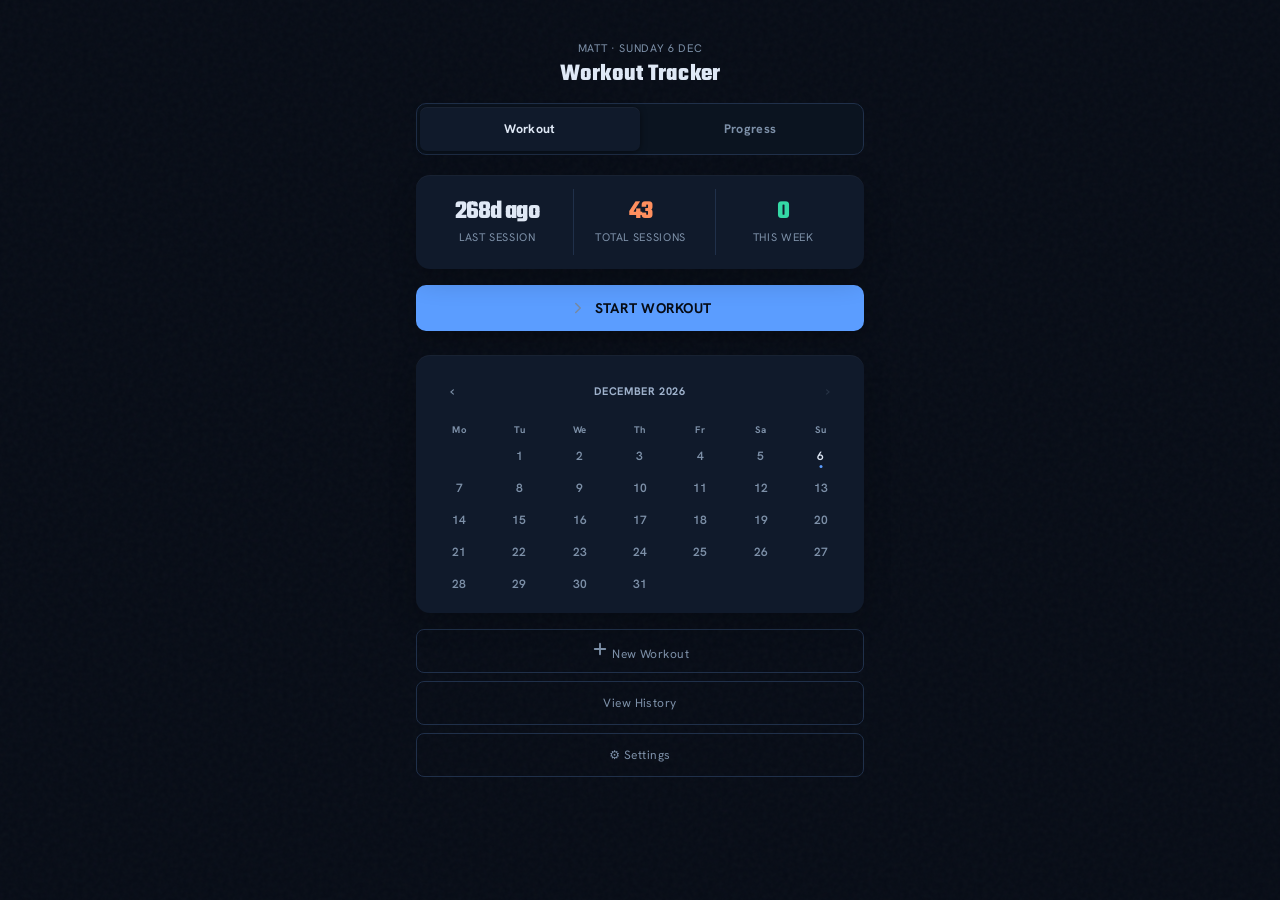
==== commit acdcfe8e: "Address adversarial review: contrast, dead border, docs From the sonnet adversarial review of the Ca" ====
--- a/index.html
+++ b/index.html
@@ -43,7 +43,7 @@
       --white:      #dfe8f5;
       --muted:      #7789a1;
       --text-mid:   #9fb2cc;
-      --text-dim:   #6b7f9a;
+      --text-dim:   #7d90a8;
       --green:      #34d9a6;
       --green-dim:  #12463a;
       --green-bg:   #06170f;
@@ -163,7 +163,7 @@
       box-shadow: 0 16px 40px rgba(91,157,255,0.22), inset 0 2px 10px rgba(210,225,255,0.10), inset 0 -14px 28px rgba(255,130,80,0.14);
       display: flex; flex-direction: column; align-items: center; justify-content: center; }
     .ex-orb-cap { font-family: var(--font-body); font-size: 0.6rem; letter-spacing: 0.16em; text-transform: uppercase; color: var(--muted); font-weight: 700; }
-    .ex-orb input.ex-orb-num { width: 150px; background: transparent; border: none; box-shadow: none; padding: 0;
+    .ex-orb input.ex-orb-num { width: 150px; flex: none; background: transparent; border: none; box-shadow: none; padding: 0;
       font-size: 3.6rem; line-height: 0.95; color: var(--white); text-align: center; }
     .ex-orb input.ex-orb-num:focus { border: none; box-shadow: none; color: var(--cyan); outline: none; }
     .ex-orb-sub { font-family: var(--font-body); font-size: 0.66rem; color: var(--cyan); font-weight: 600; margin-top: 3px; }
@@ -649,11 +649,9 @@
     .stat-item { text-align: center; padding: 10px 6px; }
 
     /* ── Resume banner ── */
+    /* Resume card ground; .card (borderless, shadowed) supplies border/radius/padding. */
     .resume-banner {
       background: linear-gradient(135deg, var(--bg-card), var(--bg-deep));
-      border: 1px solid var(--border-hi);
-      border-radius: 14px;
-      padding: 14px;
     }
 
 
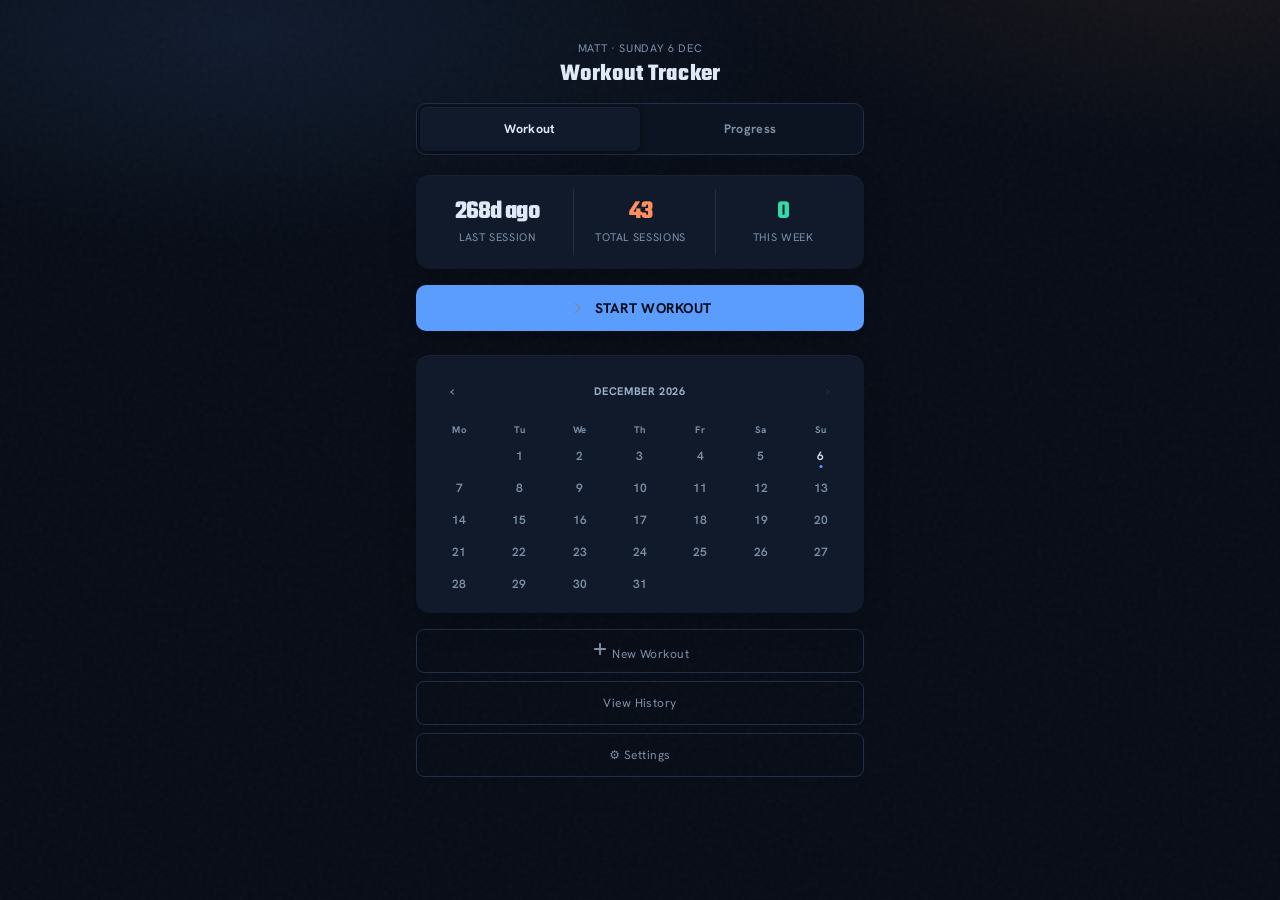
==== commit 6c0d8c7f: "Cooler workout screen + motion pass Make the exercise/workout screen feel like a tool, not a ledger," ====
--- a/index.html
+++ b/index.html
@@ -222,6 +222,33 @@
       padding: 8px 10px;
     }
 
+    /* ── "Last session" reads as a target to beat, not just a stat ── */
+    .last-session { border-left: 2px solid var(--cyan); }
+
+    /* ── Set-progress pips: one dot per target set, lit as sets land ── */
+    .sets-head { display: flex; align-items: center; justify-content: space-between; gap: 10px; }
+    .set-pips  { display: inline-flex; gap: 6px; }
+    .set-pip {
+      width: 9px; height: 9px; border-radius: 50%;
+      border: 1.5px solid var(--border-hi); background: transparent;
+      transition: background 0.25s ease, border-color 0.25s ease, box-shadow 0.25s ease;
+    }
+    .set-pip.done {
+      border-color: transparent;
+      background: linear-gradient(135deg, var(--cyan), var(--amber));
+      box-shadow: 0 0 8px rgba(91,157,255,0.55);
+    }
+
+    /* ── Previous-session rows: a trend read at a glance ── */
+    .hist-row { display: flex; align-items: center; justify-content: space-between; gap: 10px; border-left: 2px solid var(--border-hi); }
+    .hist-row.hist-up   { border-left-color: var(--green-dim); }
+    .hist-row.hist-down { border-left-color: var(--red-dim); }
+    .hist-row-main { min-width: 0; }
+    .hist-trend { font-size: 0.78rem; font-weight: 800; flex: none; line-height: 1; }
+    .hist-trend.up   { color: var(--green); }
+    .hist-trend.down { color: var(--red); }
+    .hist-trend.flat { color: var(--muted); }
+
     /* ── Buttons ── */
     button { cursor: pointer; border: none; font-family: inherit; transition: all 0.15s ease; -webkit-tap-highlight-color: transparent; }
     button:focus-visible, input:focus-visible, select:focus-visible {
@@ -285,18 +312,22 @@
 
     .btn-log {
       width: 100%;
-      background: linear-gradient(135deg, var(--bg-inner), var(--bg-card));
-      border: 1px solid var(--border-hi);
-      color: var(--white);
-      padding: 14px;
-      border-radius: 10px;
-      font-weight: 700;
-      font-size: 0.875rem;
+      /* The screen's primary action: a bold steel-blue→copper gradient that
+         echoes the load orb (blue rim, copper underglow) and finally lights up
+         the sheen sweep + ctaGlow wired in the Motion block. */
+      background: linear-gradient(135deg, #4f8cf0 0%, var(--cyan) 44%, var(--amber) 120%);
+      border: 1px solid rgba(255,255,255,0.20);
+      color: #0a1220;
+      padding: 15px;
+      border-radius: 12px;
+      font-weight: 800;
+      font-size: 0.9rem;
+      text-shadow: 0 1px 0 rgba(255,255,255,0.12);
       display: flex;
       align-items: center;
       justify-content: center;
       gap: 8px;
-      letter-spacing: 0.02em;
+      letter-spacing: 0.04em;
       position: sticky;
       /* --kb is the on-screen keyboard's height, published by the
          visualViewport listener below. iOS resizes only the visual viewport
@@ -306,7 +337,9 @@
          existed to avoid. */
       bottom: calc(env(safe-area-inset-bottom, 0px) + var(--kb, 0px));
       z-index: 5;
-      box-shadow: 0 -8px 12px -4px var(--bg);
+      box-shadow: 0 -8px 12px -4px var(--bg),
+                  0 12px 28px -8px rgba(91,157,255,0.55),
+                  0 8px 20px -10px rgba(255,143,94,0.45);
       transition: bottom 0.15s ease-out;
     }
     .btn-log:active:not(:disabled) { transform: scale(0.98); }
@@ -853,6 +886,7 @@
       text-align: center;
     }
     .graph-stat-val { font-size: 1rem; font-weight: 800; color: var(--cyan); letter-spacing: -0.02em; }
+    .graph-stat-val.peak-val { color: var(--yellow); }
     .graph-stat-lbl { font-size: 0.6rem; color: var(--text-dim); letter-spacing: 0.06em; text-transform: uppercase; margin-top: 2px; }
 
     .btn-save-back {
@@ -1014,9 +1048,62 @@
     .btn-skip-toggle.active { color: var(--amber); border-color: var(--yellow-dim); background: var(--yellow-bg); }
     .rest-timer-value { color: var(--amber); font-size: var(--type-value); }
     .input-weight { font-size: var(--type-display); font-weight: 850; letter-spacing: -0.04em; }
-    button:active:not(:disabled) { transform: scale(var(--pressed-scale)); filter: brightness(0.92); }
+    button:active:not(:disabled) { transform: translateY(1px) scale(var(--pressed-scale)); filter: brightness(0.92); }
     button:disabled { opacity: 0.42; cursor: not-allowed; }
     input:focus, select:focus { box-shadow: var(--shadow-focus); }
+
+    /* ══ Motion & interaction ══════════════════════════════════════════════
+       Every entrance/loop animation keeps its animated (hidden/offset) initial
+       state ONLY inside @media (prefers-reduced-motion: no-preference), so
+       reduced-motion users always land on the final, static state — nothing
+       is ever parked at opacity:0 or a hidden dash offset waiting on motion. */
+    body::after {
+      content: ''; position: fixed; left: -20%; right: -20%; top: -10%; height: 62%;
+      z-index: 0; pointer-events: none;
+      background:
+        radial-gradient(45% 55% at 28% 22%, rgba(91,157,255,0.10), transparent 70%),
+        radial-gradient(40% 50% at 82% 8%, rgba(255,143,94,0.075), transparent 72%);
+    }
+    .ex-orb { will-change: box-shadow, transform; }
+    .graph-dot { transform-box: fill-box; transform-origin: center; }
+
+    @media (prefers-reduced-motion: no-preference) {
+      body::after { animation: ambientDrift 24s ease-in-out infinite alternate; }
+      @keyframes ambientDrift { from { transform: translate3d(-3%,-1%,0); } to { transform: translate3d(4%,3%,0); } }
+
+      /* Load orb breathes its glow at idle, punches on a logged set (.flare) */
+      .ex-orb { animation: orbBreathe 5.5s ease-in-out infinite; }
+      @keyframes orbBreathe {
+        0%, 100% { box-shadow: 0 16px 40px rgba(91,157,255,0.22), inset 0 2px 10px rgba(210,225,255,0.10), inset 0 -14px 28px rgba(255,130,80,0.14); }
+        50%      { box-shadow: 0 18px 52px rgba(91,157,255,0.32), inset 0 2px 10px rgba(210,225,255,0.14), inset 0 -16px 32px rgba(255,130,80,0.20); }
+      }
+      .ex-orb.flare { animation: orbFlare 0.55s cubic-bezier(.2,.7,.3,1); }
+      @keyframes orbFlare {
+        0%   { transform: scale(1); }
+        32%  { transform: scale(1.045); box-shadow: 0 22px 66px rgba(91,157,255,0.5), inset 0 2px 12px rgba(255,220,190,0.45), inset 0 -16px 34px rgba(255,140,90,0.4); }
+        100% { transform: scale(1); }
+      }
+
+      /* Primary CTAs pull the eye with a slow glow + a periodic sheen sweep. */
+      .btn-log, .btn-primary { animation: ctaGlow 3s ease-in-out infinite; }
+      @keyframes ctaGlow { 0%,100% { filter: brightness(1); } 50% { filter: brightness(1.09); } }
+      .btn-primary, .btn-complete-ex, .btn-resume { position: relative; }
+      .btn-primary, .btn-log, .btn-complete-ex, .btn-resume { overflow: hidden; }
+      .btn-primary::after, .btn-log::after, .btn-complete-ex::after, .btn-resume::after {
+        content: ''; position: absolute; top: 0; left: -65%; width: 42%; height: 100%; pointer-events: none;
+        background: linear-gradient(100deg, transparent, rgba(255,255,255,0.26), transparent);
+        transform: skewX(-18deg); animation: sheen 4.8s ease-in-out infinite;
+      }
+      @keyframes sheen { 0%,64% { left: -65%; } 84%,100% { left: 130%; } }
+
+      /* Progress reveal: line draws on, area fades up, dots pop left→right. */
+      .graph-line { stroke-dasharray: 1; stroke-dashoffset: 1; animation: graphDraw 0.9s ease forwards; }
+      @keyframes graphDraw { to { stroke-dashoffset: 0; } }
+      .graph-area { animation: areaFade 1s ease backwards; }
+      @keyframes areaFade { from { opacity: 0; } to { opacity: 1; } }
+      .graph-dot { animation: dotPop 0.32s ease backwards; }
+      @keyframes dotPop { from { transform: scale(0); } to { transform: scale(1); } }
+    }
 
     /* ── Hover states — pointer devices only, so a tap doesn't leave a "stuck" hover on touch ── */
     @media (hover: hover) {
@@ -1025,7 +1112,7 @@
       .btn-primary.btn-success:hover { background: #4ade80; }
       .btn-secondary:hover { border-color: var(--border-hi); color: var(--white); }
       .btn-danger:hover { background: rgba(127,29,29,0.3); }
-      .btn-log:hover:not(:disabled) { border-color: var(--cyan); background: var(--bg-inner); box-shadow: var(--shadow-focus); }
+      .btn-log:hover:not(:disabled) { filter: brightness(1.06); box-shadow: 0 -8px 12px -4px var(--bg), 0 14px 32px -8px rgba(91,157,255,0.65), 0 10px 22px -10px rgba(255,143,94,0.5); }
       .btn-complete-ex:hover  { background: #4ade80; box-shadow: var(--shadow-raised); }
       .btn-session:hover { border-color: var(--violet-dim); }
       .btn-session:hover::before { opacity: 1; }
@@ -1847,6 +1934,21 @@
   const restTotalSec = parseRestSeconds(state.activeExercise?.rest);
   const restEndsAt = Date.now() + restTotalSec * 1000;
   setState({ sets, repInput, activeSession: session, restEndsAt, restTotalSec });
+  flashOrb();   // brief flare on the load orb as visual confirmation the set landed
+}
+
+// One-shot flare on the exercise load orb — the confirmation that a set was
+// logged. Retrigger-safe: strip the class and force a reflow before re-adding
+// so a fast tapper gets a fresh animation each set rather than a dead one.
+// The CSS keyframe lives behind prefers-reduced-motion: no-preference, so a
+// reduced-motion user simply sees nothing move here.
+function flashOrb() {
+  const orb = document.querySelector('.ex-orb');
+  if (!orb) return;
+  orb.classList.remove('flare');
+  void orb.offsetWidth;          // reflow so removing + re-adding restarts the animation
+  orb.classList.add('flare');
+  setTimeout(() => orb.classList.remove('flare'), 600);
 }
 
 // ============================================================
@@ -2681,9 +2783,18 @@
   const orbR = 110, orbC = 2 * Math.PI * orbR;
   const orbFrac = target > 0 ? Math.min(1, state.sets.length / target) : 0;
 
+  // Set-progress pips beside the "Sets X/Y" header — one dot per target set,
+  // lit as sets are logged. Capped so an unusually high target set count can't
+  // overflow the header row.
+  const setPipsHTML = (target > 0 && target <= 12)
+    ? `<span class="set-pips" aria-hidden="true">${
+        Array.from({ length: target }, (_, i) =>
+          `<span class="set-pip${i < state.sets.length ? ' done' : ''}"></span>`).join('')}</span>`
+    : '';
+
   // Last session
   const lastHTML = lastSession ? `
-    <div class="card--deep mb-3">
+    <div class="card--deep last-session mb-3">
       <div class="label mb-1">Last session</div>
       <div class="body-copy numeric">${lastSession.sets.map(s => s.reps).join('-')} @ ${lastSession.sets[0]?.weight ?? '?'}kg</div>
     </div>` : '';
@@ -2779,14 +2890,32 @@
 
   const notesHTML = ex.notes ? `<div class="note-box mb-3">💡 ${esc(ex.notes)}</div>` : '';
 
+  // Previous sessions — newest first. Each row shows a weight trend vs. the
+  // session before it (the next-older row), so history reads as a progression
+  // rather than a flat ledger. The oldest row has nothing to compare against.
+  const histRows = history.slice(1);
   const historyHTML = history.length > 1 ? `
     <div class="section-label"><span>Previous sessions</span></div>
     <div class="space-y-2">
-      ${history.slice(1).map(entry => `
-        <div class="card--inner">
-          <div class="label mb-1">${new Date(entry.date).toLocaleDateString('en-AU',{day:'numeric',month:'short'})}</div>
-          <div class="history-value numeric">${entry.sets.map(s => s.reps).join('-')} @ ${entry.sets[0]?.weight ?? '?'}kg</div>
-        </div>`).join('')}
+      ${histRows.map((entry, i) => {
+        const w    = Number(entry.sets[0]?.weight);
+        const older = histRows[i + 1];
+        const wOld = older ? Number(older.sets[0]?.weight) : NaN;
+        let rowCls = '', trend = '';
+        if (Number.isFinite(w) && Number.isFinite(wOld)) {
+          if (w > wOld)      { rowCls = ' hist-up';   trend = `<span class="hist-trend up">▲</span>`; }
+          else if (w < wOld) { rowCls = ' hist-down'; trend = `<span class="hist-trend down">▼</span>`; }
+          else               { trend = `<span class="hist-trend flat">–</span>`; }
+        }
+        return `
+        <div class="card--inner hist-row${rowCls}">
+          <div class="hist-row-main">
+            <div class="label mb-1">${new Date(entry.date).toLocaleDateString('en-AU',{day:'numeric',month:'short'})}</div>
+            <div class="history-value numeric">${entry.sets.map(s => s.reps).join('-')} @ ${entry.sets[0]?.weight ?? '?'}kg</div>
+          </div>
+          ${trend}
+        </div>`;
+      }).join('')}
     </div>` : '';
 
   return `
@@ -2821,7 +2950,10 @@
         ${renderRestTimer()}
 
         <div class="card card--glow mb-3">
-          <div class="title-sm mb-3">Sets ${state.sets.length}/${target}</div>
+          <div class="sets-head mb-3">
+            <span class="title-sm">Sets ${state.sets.length}/${target}</span>
+            ${setPipsHTML}
+          </div>
           ${state.sets.length > 0 ? `<div class="space-y-2 mb-3">${setsHTML}</div>` : setsHTML}
           ${removeHTML}
           ${progHTML}
@@ -2994,15 +3126,15 @@
       statsHTML = `
         <div class="graph-stat-row">
           <div class="graph-stat">
-            <div class="graph-stat-val">${fmt(latest)}${unit}</div>
+            <div class="graph-stat-val js-countup">${fmt(latest)}${unit}</div>
             <div class="graph-stat-lbl">Current</div>
           </div>
           <div class="graph-stat">
-            <div class="graph-stat-val">${fmt(peak)}${unit}</div>
+            <div class="graph-stat-val peak-val js-countup">${fmt(peak)}${unit}</div>
             <div class="graph-stat-lbl">Peak</div>
           </div>
           <div class="graph-stat ${gain >= 0 ? 'stat-change--positive' : 'stat-change--negative'}">
-            <div class="graph-stat-val">${gain >= 0 ? '+' : ''}${fmt(gain)}${unit}</div>
+            <div class="graph-stat-val js-countup">${gain >= 0 ? '+' : ''}${fmt(gain)}${unit}</div>
             <div class="graph-stat-lbl">Progress</div>
           </div>
         </div>`;
@@ -3083,10 +3215,17 @@
     return `<text x="${xScale(i).toFixed(1)}" y="${H - padB + 14}" text-anchor="middle" fill="var(--text-dim)" font-size="9">${label}</text>`;
   });
 
-  // Dots on each point
-  const dots = points.map((p, i) =>
-    `<circle cx="${xScale(i).toFixed(1)}" cy="${yScale(p.val).toFixed(1)}" r="3" fill="var(--cyan)" />`
-  ).join('');
+  // Dots on each point; the latest reads as a copper "sun" endpoint with a halo.
+  const lastI = points.length - 1;
+  const dots = points.map((p, i) => {
+    const cx = xScale(i).toFixed(1), cy = yScale(p.val).toFixed(1);
+    const delay = `style="animation-delay:${(i * 0.04).toFixed(2)}s"`;
+    if (i === lastI) {
+      return `<circle class="graph-dot" ${delay} cx="${cx}" cy="${cy}" r="7" fill="var(--amber)" opacity="0.16" />`
+           + `<circle class="graph-dot" ${delay} cx="${cx}" cy="${cy}" r="3.8" fill="var(--amber)" stroke="var(--bg-card)" stroke-width="1.5" />`;
+    }
+    return `<circle class="graph-dot" ${delay} cx="${cx}" cy="${cy}" r="3" fill="var(--cyan)" />`;
+  }).join('');
 
   return `
     <svg class="graph-svg" viewBox="0 0 ${W} ${H}" preserveAspectRatio="none">
@@ -3096,8 +3235,8 @@
           <stop offset="100%" stop-color="var(--cyan)" stop-opacity="0"/>
         </linearGradient>
       </defs>
-      <path d="${areaPath}" fill="url(#gfill)" />
-      <path d="${linePath}" fill="none" stroke="var(--cyan)" stroke-width="2" stroke-linecap="round" stroke-linejoin="round"/>
+      <path class="graph-area" d="${areaPath}" fill="url(#gfill)" />
+      <path class="graph-line" pathLength="1" d="${linePath}" fill="none" stroke="var(--cyan)" stroke-width="2" stroke-linecap="round" stroke-linejoin="round"/>
       ${dots}
       ${yTicks.join('')}
       ${xTicks.join('')}
@@ -3368,6 +3507,45 @@
   } else {
     clearRestInterval();
   }
+
+  animateCountUps();
+}
+
+// Count the graph stat numbers up from zero to their final value on each
+// render of the progress view. Purely decorative: every element already
+// contains its exact final text, so we snapshot that, parse out an optional
+// leading sign, the number, and any trailing unit ("kg"), then animate only
+// the numeric part before restoring the original string verbatim — the DOM
+// never ends on a rounded or reformatted value. Skipped entirely under
+// prefers-reduced-motion, which leaves the final text untouched.
+function animateCountUps() {
+  const els = document.querySelectorAll('.js-countup');
+  if (!els.length) return;
+  if (window.matchMedia && window.matchMedia('(prefers-reduced-motion: reduce)').matches) return;
+
+  els.forEach(el => {
+    const finalText = el.textContent;
+    const m = finalText.match(/^([+-]?)(\d+(?:\.\d+)?)(.*)$/);
+    if (!m) return;
+    const sign = m[1], target = parseFloat(m[2]), suffix = m[3];
+    const decimals = (m[2].split('.')[1] || '').length;
+    if (!Number.isFinite(target)) return;
+
+    const DURATION = 550;
+    const start = performance.now();
+    const step = now => {
+      const t = Math.min(1, (now - start) / DURATION);
+      const eased = 1 - Math.pow(1 - t, 3);   // easeOutCubic
+      if (t < 1) {
+        el.textContent = sign + (target * eased).toFixed(decimals) + suffix;
+        requestAnimationFrame(step);
+      } else {
+        el.textContent = finalText;           // restore the exact original string
+      }
+    };
+    el.textContent = sign + (0).toFixed(decimals) + suffix;
+    requestAnimationFrame(step);
+  });
 }
 
 // ============================================================
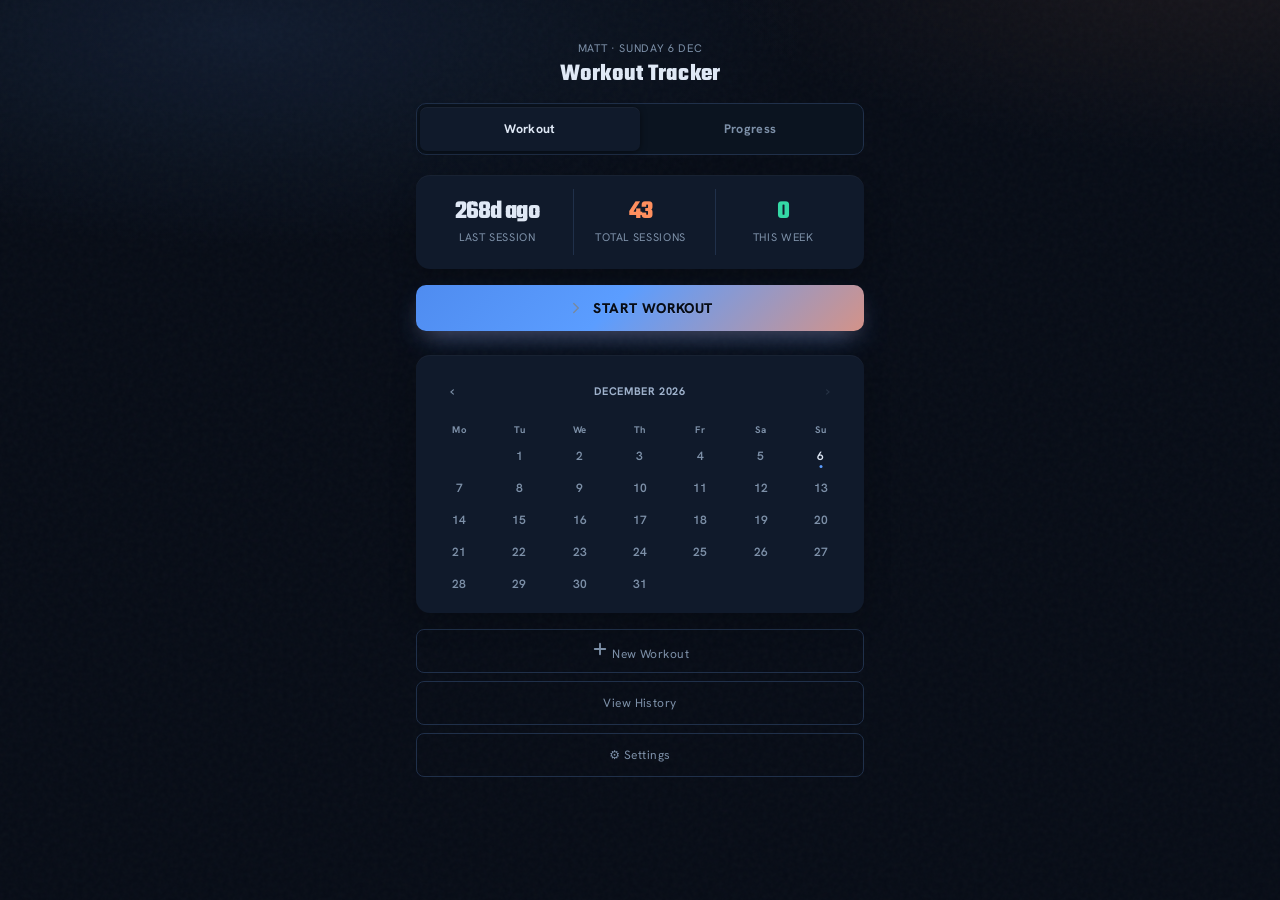
==== commit c7a361b5: "Extend cool treatment to Home + session screens; fix review findings Carry the "cool workout app" pa" ====
--- a/index.html
+++ b/index.html
@@ -223,7 +223,9 @@
     }
 
     /* ── "Last session" reads as a target to beat, not just a stat ── */
-    .last-session { border-left: 2px solid var(--cyan); }
+    /* Accent via box-shadow inset, NOT border-left: the later
+       `.card--inner, .card--deep { border: 0 }` reset would zero a border. */
+    .last-session { box-shadow: inset 3px 0 var(--cyan); }
 
     /* ── Set-progress pips: one dot per target set, lit as sets land ── */
     .sets-head { display: flex; align-items: center; justify-content: space-between; gap: 10px; }
@@ -240,9 +242,10 @@
     }
 
     /* ── Previous-session rows: a trend read at a glance ── */
-    .hist-row { display: flex; align-items: center; justify-content: space-between; gap: 10px; border-left: 2px solid var(--border-hi); }
-    .hist-row.hist-up   { border-left-color: var(--green-dim); }
-    .hist-row.hist-down { border-left-color: var(--red-dim); }
+    /* Left accent via box-shadow inset (see note above — border would be reset). */
+    .hist-row { display: flex; align-items: center; justify-content: space-between; gap: 10px; box-shadow: inset 3px 0 var(--border-hi); }
+    .hist-row.hist-up   { box-shadow: inset 3px 0 var(--green-dim); }
+    .hist-row.hist-down { box-shadow: inset 3px 0 var(--red-dim); }
     .hist-row-main { min-width: 0; }
     .hist-trend { font-size: 0.78rem; font-weight: 800; flex: none; line-height: 1; }
     .hist-trend.up   { color: var(--green); }
@@ -1027,6 +1030,10 @@
     .exercise-item { border: 0; border-radius: var(--radius-md); box-shadow: inset 0 -1px var(--border); }
     .exercise-item.partial { border: 0; box-shadow: inset 3px 0 var(--cyan), inset 0 -1px var(--border); background: var(--bg-card); }
     .exercise-item.done { border: 0; background: var(--bg-card); }
+    /* Trend-tinted left edge — reinforces the ↑/↓ arrow so the session list
+       reads as progression at a glance. Only on cards with no other status. */
+    .exercise-item.ex-up   { box-shadow: inset 3px 0 var(--green-dim), inset 0 -1px var(--border); }
+    .exercise-item.ex-down { box-shadow: inset 3px 0 var(--red-dim), inset 0 -1px var(--border); }
     .set-row { border: 0; border-radius: var(--radius-md); }
     .progress-bar-wrap { border: 0; border-radius: var(--radius-lg); box-shadow: var(--shadow-card); position: relative; overflow: hidden; }
     .progress-bar-wrap::before { content: ''; position: absolute; inset: 0 auto 0 0; width: 3px; background: var(--wk, var(--cyan)); }
@@ -1041,8 +1048,12 @@
 
     button, select, input { min-height: var(--touch-min); }
     .btn-back, .cal-nav, .btn-delete-day, .btn-edit-day { min-width: var(--touch-min); min-height: var(--touch-min); }
-    .btn-primary { background: var(--cyan); color: var(--bg); border-radius: var(--radius-md); box-shadow: var(--shadow-raised); }
-    .btn-success { background: var(--green); color: #031308; }
+    /* START WORKOUT and other primary CTAs share the load-orb gradient — the
+       twin of .btn-log — so the two hero actions read as one system. */
+    .btn-primary { background: linear-gradient(135deg, #4f8cf0 0%, var(--cyan) 44%, var(--amber) 120%); color: var(--bg); font-weight: 800; letter-spacing: 0.03em; text-shadow: 0 1px 0 rgba(255,255,255,0.12); border-radius: var(--radius-md); box-shadow: var(--shadow-raised), 0 12px 28px -8px rgba(91,157,255,0.5), 0 8px 20px -10px rgba(255,143,94,0.4); }
+    /* btn-success (COMPLETE SESSION) keeps its solid green — it comes after
+       .btn-primary here, so the green wins on the combined class. */
+    .btn-success { background: var(--green); color: #031308; box-shadow: var(--shadow-raised), 0 12px 26px -10px rgba(52,217,166,0.5); }
     .btn-complete-ex { background: var(--green); border: 0; color: #031308; box-shadow: var(--shadow-raised); }
     .btn-resume { background: var(--cyan); color: var(--bg); }
     .btn-skip-toggle.active { color: var(--amber); border-color: var(--yellow-dim); background: var(--yellow-bg); }
@@ -1064,7 +1075,6 @@
         radial-gradient(45% 55% at 28% 22%, rgba(91,157,255,0.10), transparent 70%),
         radial-gradient(40% 50% at 82% 8%, rgba(255,143,94,0.075), transparent 72%);
     }
-    .ex-orb { will-change: box-shadow, transform; }
     .graph-dot { transform-box: fill-box; transform-origin: center; }
 
     @media (prefers-reduced-motion: no-preference) {
@@ -1072,7 +1082,7 @@
       @keyframes ambientDrift { from { transform: translate3d(-3%,-1%,0); } to { transform: translate3d(4%,3%,0); } }
 
       /* Load orb breathes its glow at idle, punches on a logged set (.flare) */
-      .ex-orb { animation: orbBreathe 5.5s ease-in-out infinite; }
+      .ex-orb { will-change: box-shadow, transform; animation: orbBreathe 5.5s ease-in-out infinite; }
       @keyframes orbBreathe {
         0%, 100% { box-shadow: 0 16px 40px rgba(91,157,255,0.22), inset 0 2px 10px rgba(210,225,255,0.10), inset 0 -14px 28px rgba(255,130,80,0.14); }
         50%      { box-shadow: 0 18px 52px rgba(91,157,255,0.32), inset 0 2px 10px rgba(210,225,255,0.14), inset 0 -16px 32px rgba(255,130,80,0.20); }
@@ -1108,8 +1118,8 @@
     /* ── Hover states — pointer devices only, so a tap doesn't leave a "stuck" hover on touch ── */
     @media (hover: hover) {
       .btn-back:hover { color: var(--cyan); }
-      .btn-primary:hover  { background: #67e8f9; box-shadow: var(--shadow-raised); }
-      .btn-primary.btn-success:hover { background: #4ade80; }
+      .btn-primary:hover  { filter: brightness(1.06); box-shadow: var(--shadow-raised), 0 14px 32px -8px rgba(91,157,255,0.6), 0 10px 22px -10px rgba(255,143,94,0.45); }
+      .btn-primary.btn-success:hover { background: #4ade80; filter: none; }
       .btn-secondary:hover { border-color: var(--border-hi); color: var(--white); }
       .btn-danger:hover { background: rgba(127,29,29,0.3); }
       .btn-log:hover:not(:disabled) { filter: brightness(1.06); box-shadow: 0 -8px 12px -4px var(--bg), 0 14px 32px -8px rgba(91,157,255,0.65), 0 10px 22px -10px rgba(255,143,94,0.5); }
@@ -2579,11 +2589,11 @@
           <div class="label mt-1">Last session</div>
         </div>
         <div class="stat-item">
-          <div class="metric-value numeric sun-val">${stats.totalSessions}</div>
+          <div class="metric-value numeric sun-val js-countup">${stats.totalSessions}</div>
           <div class="label mt-1">Total sessions</div>
         </div>
         <div class="stat-item">
-          <div class="metric-value numeric pos-val">${stats.thisWeek}</div>
+          <div class="metric-value numeric pos-val js-countup">${stats.thisWeek}</div>
           <div class="label mt-1">This week</div>
         </div>
       </div>
@@ -2671,6 +2681,7 @@
     const skipped    = isSkipped(ex.name);
 
     let recentHTML = '';
+    let cardAccent = '';   // trend-tinted left edge on the card (see .exercise-item.ex-*)
     if (recent && !isDone) {
       const lastWeight  = recent.sets[0]?.weight;
       const lastReps    = recent.sets.map(s => s.reps).join('-');
@@ -2685,6 +2696,12 @@
         else if (lastWeight < prevWeight) { trendIcon = '↓'; trendClass = 'trend--down'; }
         else if (lastMaxReps > prevMaxReps) { trendIcon = '↑'; trendClass = 'trend--up'; }
         else if (lastMaxReps < prevMaxReps) { trendIcon = '↓'; trendClass = 'trend--down'; }
+      }
+
+      // Only tint the card when it has no other status treatment (partial gets
+      // its own cyan bar; skipped is dimmed) so the signals never collide.
+      if (!isPartial && !skipped) {
+        cardAccent = trendClass === 'trend--up' ? 'ex-up' : trendClass === 'trend--down' ? 'ex-down' : '';
       }
 
       recentHTML = `
@@ -2707,7 +2724,7 @@
 
     return `
       <div class="exercise-row-wrap" data-idx="${idx}">
-        <button type="button" class="exercise-item ${isDone ? 'done' : isPartial ? 'partial' : ''} ${skipped ? 'skipped' : ''}" onclick="selectExercise(${idx})">
+        <button type="button" class="exercise-item ${isDone ? 'done' : isPartial ? 'partial' : ''} ${skipped ? 'skipped' : ''} ${cardAccent}" onclick="selectExercise(${idx})">
           <div class="row-main">
             <div class="row-heading">
               <div class="exercise-name ${isDone ? 'is-complete' : ''}">${esc(ex.name)}</div>
@@ -2786,7 +2803,7 @@
   // Set-progress pips beside the "Sets X/Y" header — one dot per target set,
   // lit as sets are logged. Capped so an unusually high target set count can't
   // overflow the header row.
-  const setPipsHTML = (target > 0 && target <= 12)
+  const setPipsHTML = (target > 0 && target <= 8)
     ? `<span class="set-pips" aria-hidden="true">${
         Array.from({ length: target }, (_, i) =>
           `<span class="set-pip${i < state.sets.length ? ' done' : ''}"></span>`).join('')}</span>`
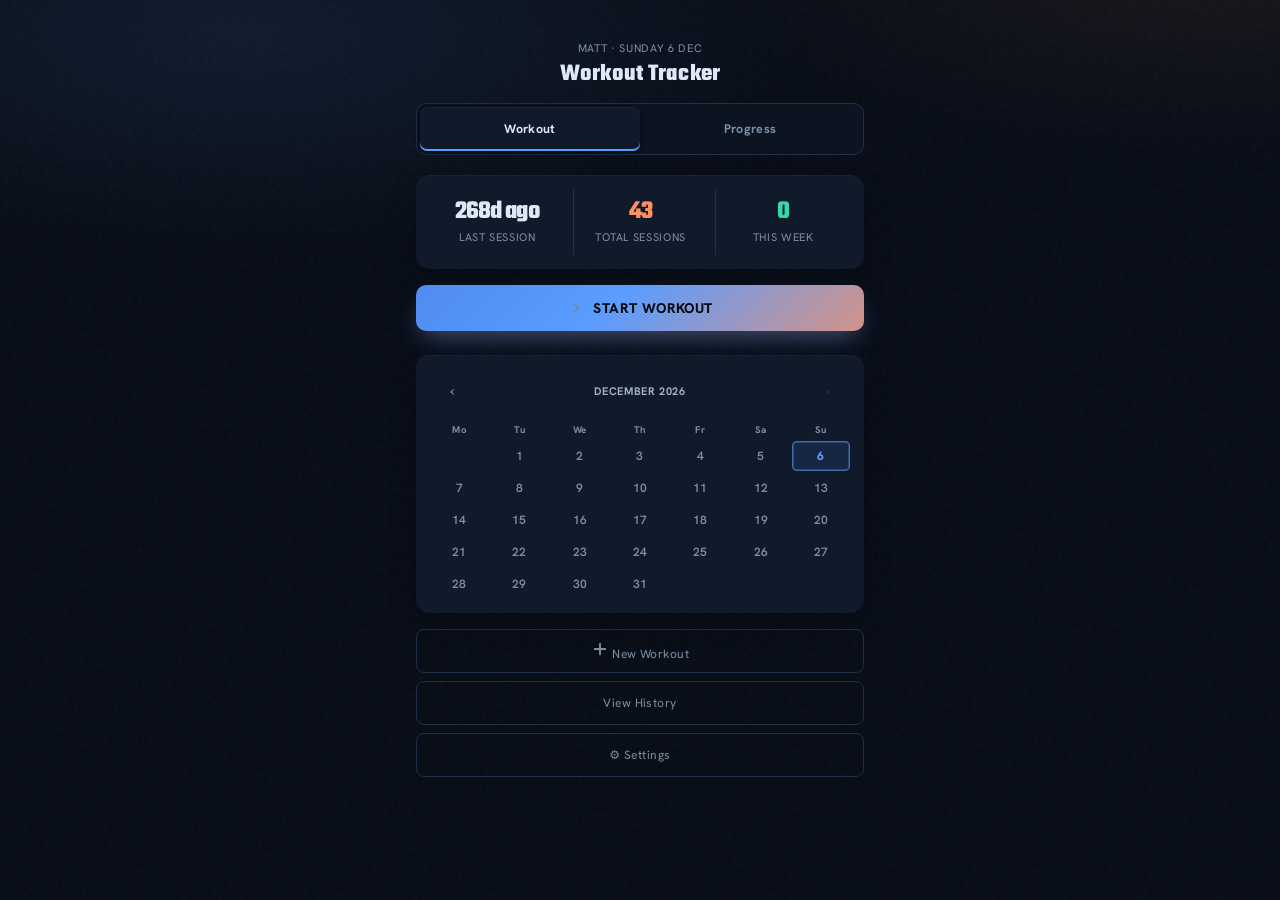
==== commit 38353f39: "Cooler Home calendar + tab accent Finish the Home screen's cool pass on the parts the first round le" ====
--- a/index.html
+++ b/index.html
@@ -762,17 +762,12 @@
       position: relative;
     }
     .cal-day.empty { pointer-events: none; }
-    .cal-day.today { color: var(--white); }
-    .cal-day.today::after {
-      content: '';
-      position: absolute;
-      bottom: 3px;
-      left: 50%;
-      transform: translateX(-50%);
-      width: 3px;
-      height: 3px;
-      border-radius: 50%;
-      background: var(--cyan);
+    /* "You are here": today is a soft cyan ring chip so it reads at a glance. */
+    .cal-day.today {
+      color: var(--cyan);
+      font-weight: 800;
+      background: rgba(91,157,255,0.10);
+      box-shadow: inset 0 0 0 1.5px var(--cyan-dim);
     }
     .cal-day.worked {
       background: linear-gradient(135deg, var(--wks), transparent);
@@ -813,7 +808,7 @@
     .tab-btn.active {
       background: var(--bg-card);
       color: var(--white);
-      box-shadow: 0 1px 6px rgba(0,0,0,0.5), inset 0 1px 0 rgba(255,255,255,0.04);
+      box-shadow: 0 1px 6px rgba(0,0,0,0.5), inset 0 1px 0 rgba(255,255,255,0.04), inset 0 -2px 0 var(--cyan);
     }
 
     /* ── Select dropdown ── */
@@ -1041,8 +1036,9 @@
     .progress-title { color: var(--cyan); font-size: 1.125rem; line-height: 1.1; font-weight: 850; letter-spacing: -0.025em; }
     .graph-stat { border: 0; border-radius: var(--radius-md); }
     .graph-stat + .graph-stat { box-shadow: inset 1px 0 var(--border); }
-    .cal-day.worked { background: transparent; border: 0; color: var(--text-mid); }
-    .cal-day.worked::before { content: ''; position: absolute; top: 2px; width: 4px; height: 4px; border-radius: 50%; background: var(--wk); }
+    /* Trained days read as filled tinted pills in the workout's colour, so a
+       month of training looks like a streak rather than a scatter of dots. */
+    .cal-day.worked { background: var(--wks); border: 0; border-radius: 6px; color: var(--white); font-weight: 800; box-shadow: inset 0 0 0 1px var(--wks); }
     .wk-swatch, .color-swatch-btn.selected { box-shadow: none; }
     .ex-accent-bar.wk-accent { background: var(--wk); }
 
